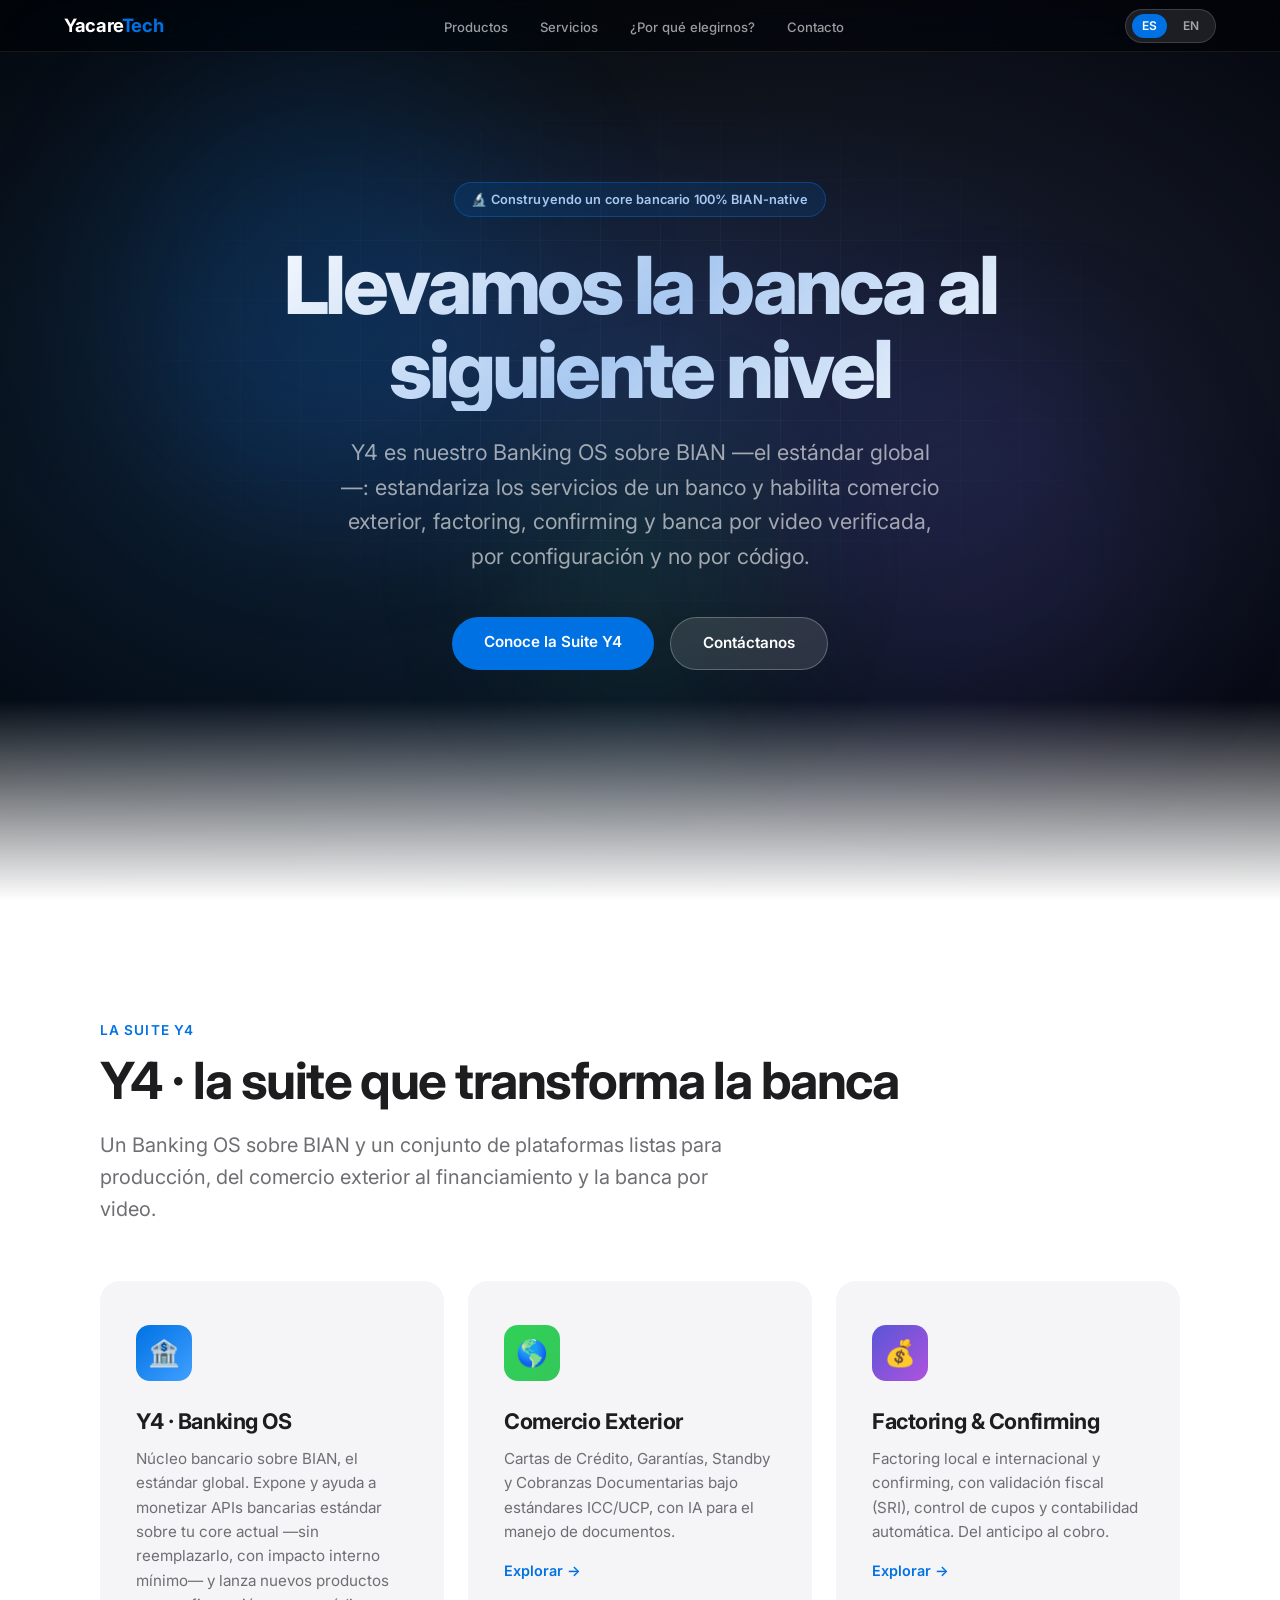
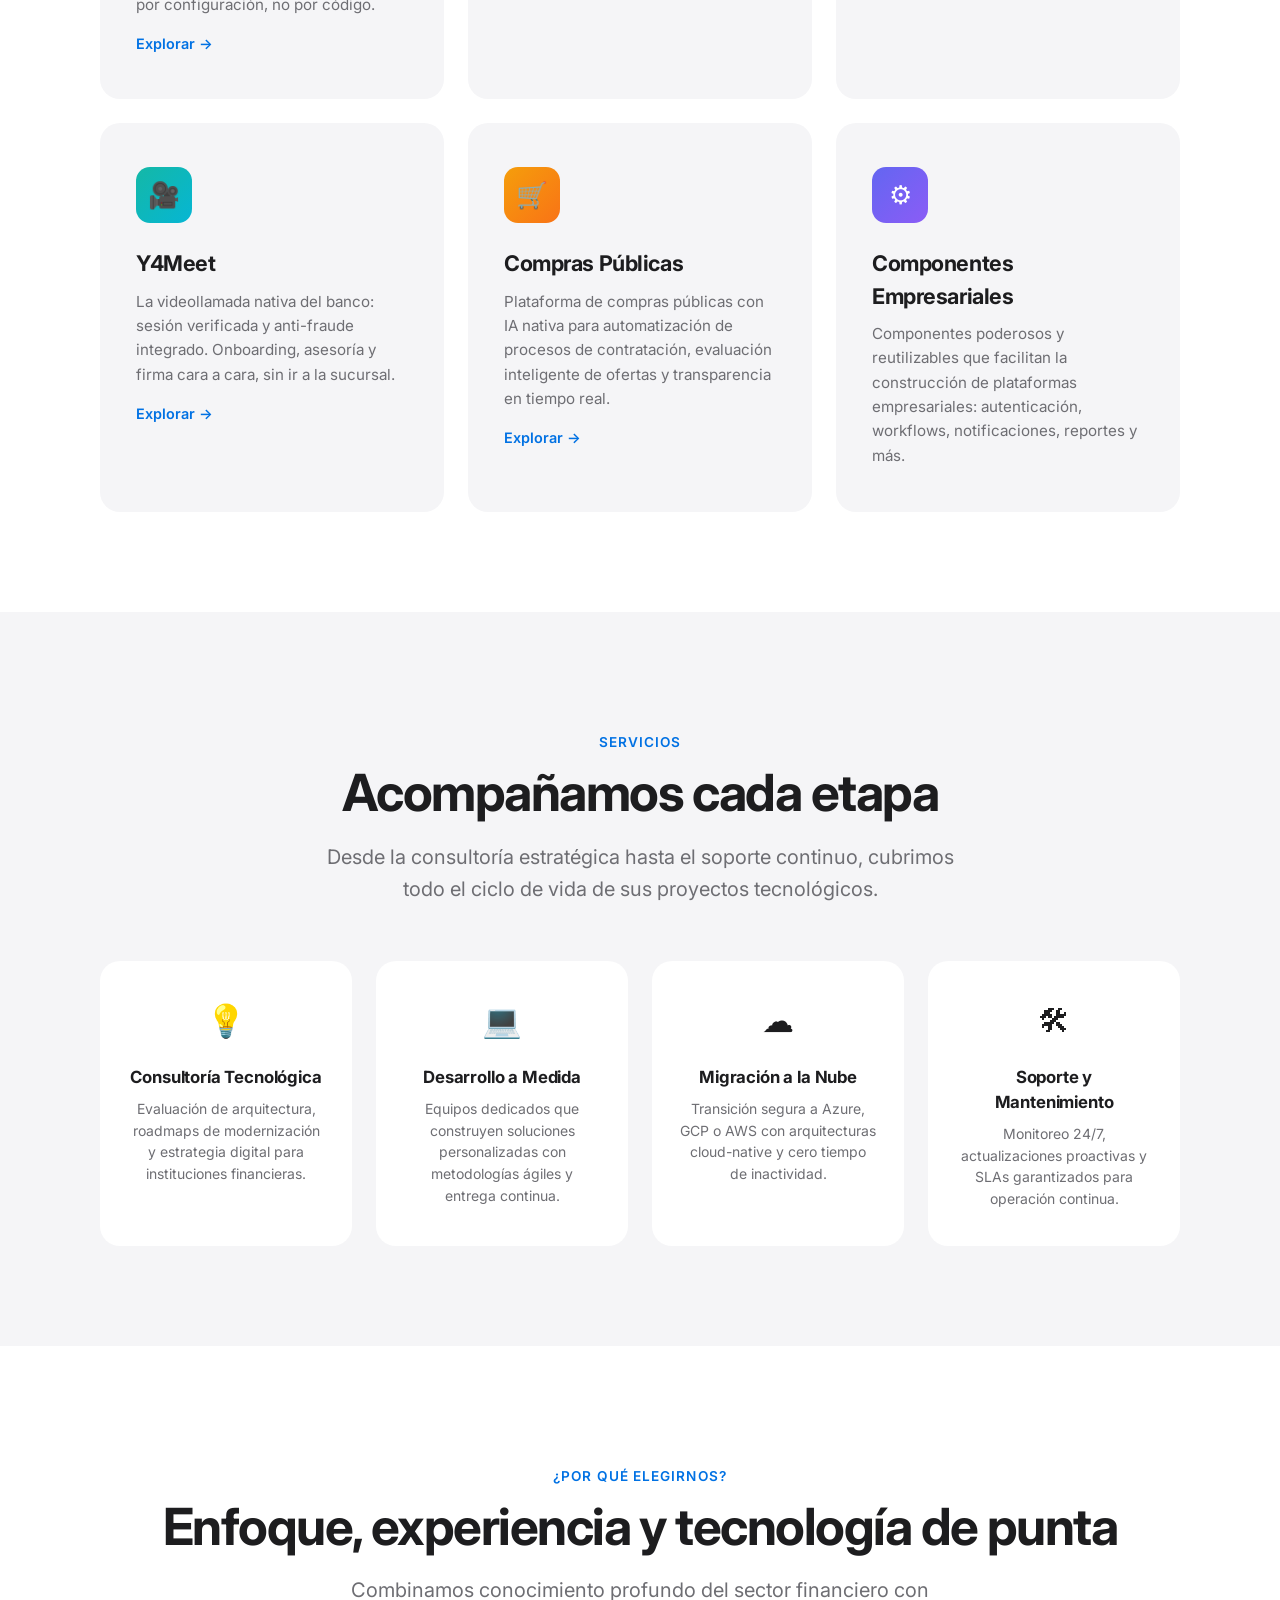
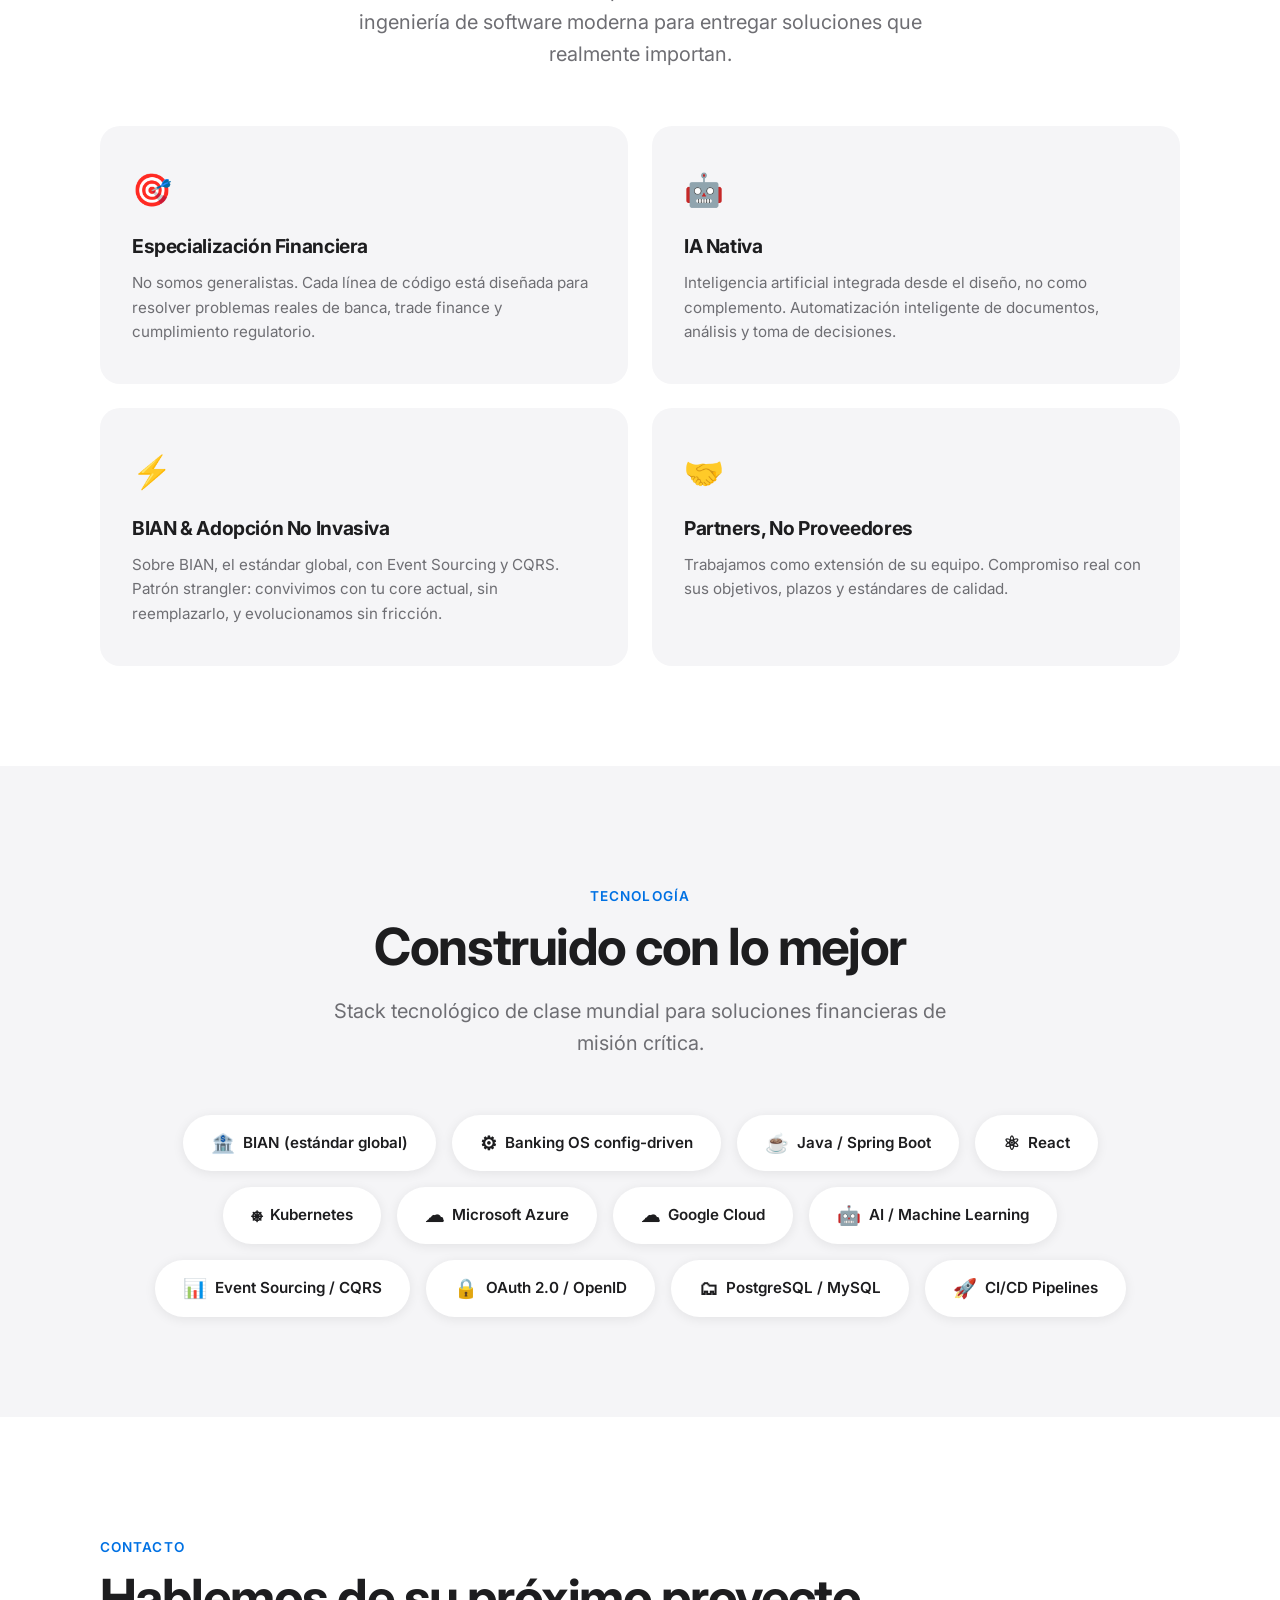
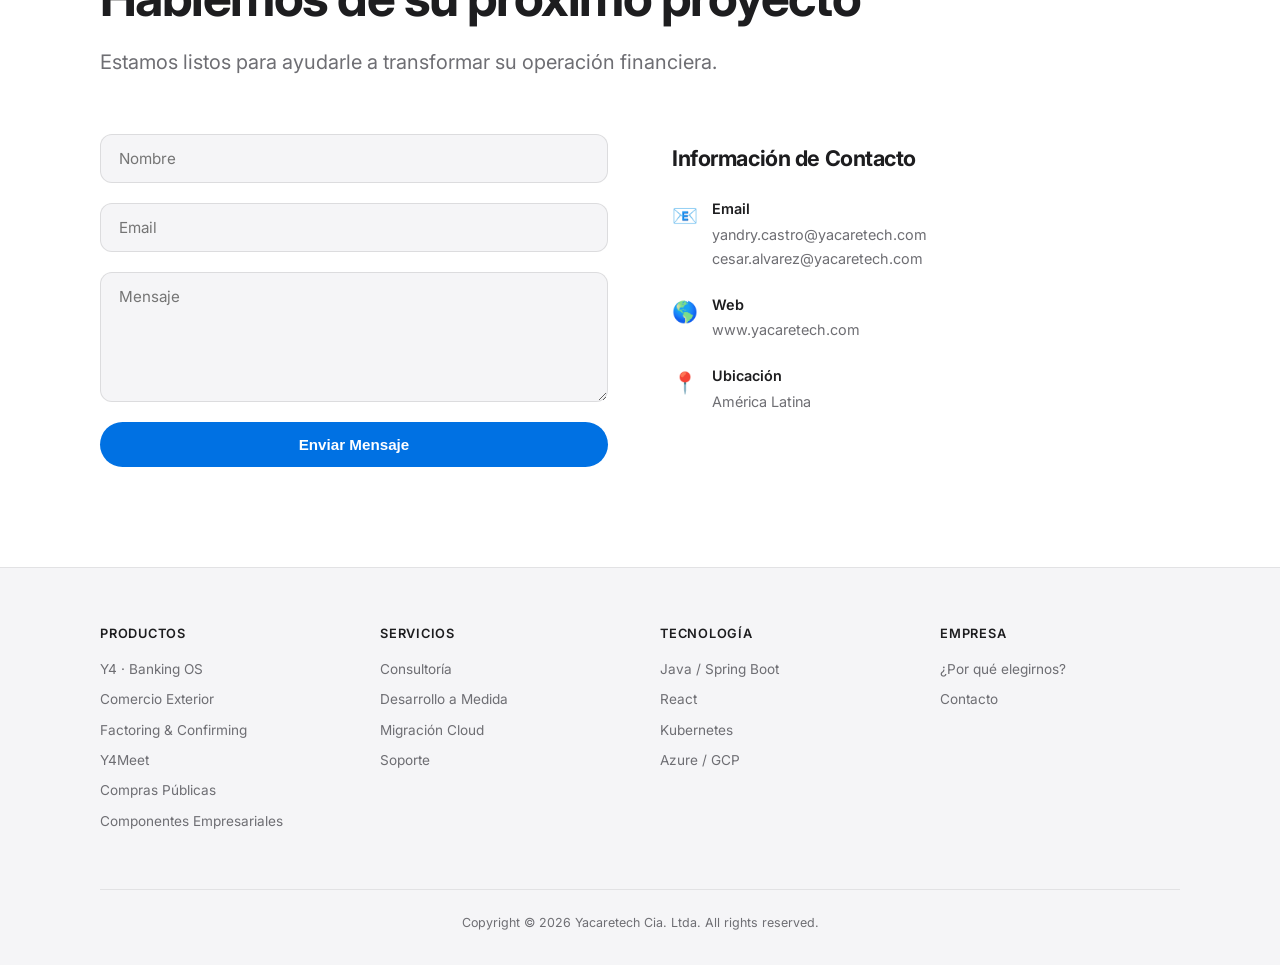
==== index.html @ 0a2e287d "actualizacion" ====
<!DOCTYPE html>
<html lang="es">
<head>
<meta charset="UTF-8">
<meta name="viewport" content="width=device-width, initial-scale=1.0">
<meta name="author" content="Yacaretech Cia. Ltda.">
<meta name="company" content="YacareTech">
<meta name="description" content="YacareTech - Y4, el Banking OS sobre BIAN. Comercio exterior, factoring, confirming y banca por video verificada para el sector financiero.">
<meta name="copyright" content="&copy; 2026 Yacaretech Cia. Ltda. All rights reserved.">
<title>YacareTech - Y4 Banking OS para el Sector Financiero</title>
<link rel="preconnect" href="https://fonts.googleapis.com">
<link rel="preconnect" href="https://fonts.gstatic.com" crossorigin="">
<link href="https://fonts.googleapis.com/css2?family=Inter:wght@300;400;500;600;700;800;900&display=swap" rel="stylesheet">
<style>
*, *::before, *::after { margin: 0; padding: 0; box-sizing: border-box; }

:root {
  --bg-primary: #ffffff;
  --bg-alt: #f5f5f7;
  --text-primary: #1d1d1f;
  --text-secondary: #6e6e73;
  --accent: #0071e3;
  --accent-hover: #0077ed;
  --nav-bg: rgba(255, 255, 255, 0.72);
  --nav-border: rgba(0, 0, 0, 0.08);
  --card-shadow: 0 2px 12px rgba(0, 0, 0, 0.08);
  --card-hover-shadow: 0 8px 30px rgba(0, 0, 0, 0.12);
}

html {
  scroll-behavior: smooth;
  -webkit-text-size-adjust: 100%;
}

body {
  font-family: 'Inter', -apple-system, BlinkMacSystemFont, 'Segoe UI', sans-serif;
  background: var(--bg-primary);
  color: var(--text-primary);
  -webkit-font-smoothing: antialiased;
  -moz-osx-font-smoothing: grayscale;
  line-height: 1.5;
}

/* ---- NAV ---- */
nav {
  position: fixed;
  top: 0; left: 0; right: 0;
  z-index: 100;
  height: 52px;
  display: flex;
  align-items: center;
  justify-content: center;
  background: var(--nav-bg);
  backdrop-filter: saturate(180%) blur(20px);
  -webkit-backdrop-filter: saturate(180%) blur(20px);
  border-bottom: 1px solid var(--nav-border);
  transition: background 0.3s;
}

.nav-inner {
  width: 100%;
  max-width: 1200px;
  padding: 0 24px;
  display: flex;
  align-items: center;
  justify-content: space-between;
}

.nav-logo {
  font-size: 1.15rem;
  font-weight: 700;
  color: var(--text-primary);
  text-decoration: none;
  letter-spacing: -0.02em;
}

.nav-logo span {
  color: var(--accent);
}

.nav-links {
  display: flex;
  gap: 32px;
  list-style: none;
}

.nav-links a {
  font-size: 0.82rem;
  font-weight: 500;
  color: var(--text-secondary);
  text-decoration: none;
  transition: color 0.2s;
}

.nav-links a:hover {
  color: var(--text-primary);
}

.lang-toggle {
  display: flex;
  align-items: center;
  gap: 6px;
  background: var(--bg-alt);
  border: 1px solid var(--nav-border);
  border-radius: 20px;
  padding: 4px 6px;
  cursor: pointer;
  font-size: 0.75rem;
  font-weight: 600;
  user-select: none;
}

.lang-toggle span {
  padding: 3px 10px;
  border-radius: 14px;
  transition: all 0.2s;
  color: var(--text-secondary);
}

.lang-toggle span.active {
  background: var(--accent);
  color: #fff;
}

/* Mobile hamburger */
.nav-hamburger {
  display: none;
  flex-direction: column;
  gap: 5px;
  cursor: pointer;
  background: none;
  border: none;
  padding: 4px;
}

.nav-hamburger span {
  display: block;
  width: 20px;
  height: 2px;
  background: var(--text-primary);
  border-radius: 2px;
  transition: all 0.3s;
}

/* ---- SECTIONS ---- */
section {
  padding: 120px 24px 100px;
}

.container {
  max-width: 1080px;
  margin: 0 auto;
}

.section-label {
  font-size: 0.85rem;
  font-weight: 600;
  color: var(--accent);
  text-transform: uppercase;
  letter-spacing: 0.08em;
  margin-bottom: 12px;
}

.section-title {
  font-size: clamp(2rem, 5vw, 3.2rem);
  font-weight: 700;
  letter-spacing: -0.03em;
  line-height: 1.1;
  margin-bottom: 20px;
  color: var(--text-primary);
}

.section-subtitle {
  font-size: clamp(1rem, 2.5vw, 1.25rem);
  color: var(--text-secondary);
  max-width: 640px;
  line-height: 1.6;
}

/* ---- HERO ---- */
.hero {
  min-height: 100vh;
  display: flex;
  align-items: center;
  justify-content: center;
  text-align: center;
  background: radial-gradient(ellipse 80% 60% at 50% 40%, #1a2744 0%, #0d1117 50%, #010409 100%);
  padding-top: 52px;
  position: relative;
  overflow: hidden;
}

.hero::before {
  content: '';
  position: absolute;
  top: 0; left: 0; right: 0; bottom: 0;
  background:
    radial-gradient(circle at 20% 50%, rgba(0, 113, 227, 0.12) 0%, transparent 50%),
    radial-gradient(circle at 80% 50%, rgba(88, 86, 214, 0.10) 0%, transparent 50%),
    radial-gradient(circle at 50% 80%, rgba(0, 113, 227, 0.06) 0%, transparent 40%);
  pointer-events: none;
}

.hero::after {
  content: '';
  position: absolute;
  bottom: 0; left: 0; right: 0;
  height: 200px;
  background: linear-gradient(to bottom, transparent, #ffffff);
  pointer-events: none;
}

/* Animated grid lines */
.hero-grid {
  position: absolute;
  top: 0; left: 0; right: 0; bottom: 0;
  background-image:
    linear-gradient(rgba(255,255,255,0.03) 1px, transparent 1px),
    linear-gradient(90deg, rgba(255,255,255,0.03) 1px, transparent 1px);
  background-size: 60px 60px;
  mask-image: radial-gradient(ellipse 70% 50% at 50% 40%, black 20%, transparent 70%);
  -webkit-mask-image: radial-gradient(ellipse 70% 50% at 50% 40%, black 20%, transparent 70%);
  animation: gridPulse 8s ease-in-out infinite;
  pointer-events: none;
}

@keyframes gridPulse {
  0%, 100% { opacity: 0.5; }
  50% { opacity: 1; }
}

/* Floating orbs */
.hero-orb {
  position: absolute;
  border-radius: 50%;
  filter: blur(80px);
  pointer-events: none;
  animation: orbFloat 12s ease-in-out infinite;
}

.hero-orb-1 {
  width: 400px; height: 400px;
  background: rgba(0, 113, 227, 0.15);
  top: 10%; left: 10%;
}

.hero-orb-2 {
  width: 350px; height: 350px;
  background: rgba(88, 86, 214, 0.12);
  bottom: 20%; right: 10%;
  animation-delay: -4s;
}

.hero-orb-3 {
  width: 250px; height: 250px;
  background: rgba(48, 209, 88, 0.08);
  top: 50%; left: 50%;
  transform: translateX(-50%);
  animation-delay: -8s;
}

@keyframes orbFloat {
  0%, 100% { transform: translate(0, 0); }
  33% { transform: translate(20px, -30px); }
  66% { transform: translate(-15px, 20px); }
}

.hero-content {
  max-width: 860px;
  position: relative;
  z-index: 2;
}

.hero-badge {
  display: inline-flex;
  align-items: center;
  gap: 8px;
  font-size: 0.8rem;
  font-weight: 600;
  color: #a8c8f0;
  background: rgba(0, 113, 227, 0.14);
  border: 1px solid rgba(0, 113, 227, 0.4);
  padding: 7px 16px;
  border-radius: 980px;
  margin-bottom: 26px;
  letter-spacing: 0.01em;
}

.hero h1 {
  font-size: clamp(2.8rem, 7vw, 5rem);
  font-weight: 800;
  letter-spacing: -0.04em;
  line-height: 1.05;
  margin-bottom: 24px;
  color: #ffffff;
  background: linear-gradient(135deg, #ffffff 0%, #a8c8f0 50%, #ffffff 100%);
  -webkit-background-clip: text;
  -webkit-text-fill-color: transparent;
  background-clip: text;
}

.hero p {
  font-size: clamp(1.05rem, 2.5vw, 1.35rem);
  color: rgba(255, 255, 255, 0.6);
  max-width: 600px;
  margin: 0 auto 44px;
  line-height: 1.6;
}

/* Nav dark mode over hero */
nav.nav-dark {
  background: rgba(0, 0, 0, 0.5);
  border-bottom-color: rgba(255, 255, 255, 0.08);
}

nav.nav-dark .nav-logo { color: #fff; }
nav.nav-dark .nav-links a { color: rgba(255, 255, 255, 0.6); }
nav.nav-dark .nav-links a:hover { color: #fff; }
nav.nav-dark .lang-toggle { background: rgba(255,255,255,0.1); border-color: rgba(255,255,255,0.15); }
nav.nav-dark .lang-toggle span { color: rgba(255,255,255,0.6); }
nav.nav-dark .lang-toggle span.active { background: var(--accent); color: #fff; }
nav.nav-dark .nav-hamburger span { background: #fff; }

.hero-buttons {
  display: flex;
  gap: 16px;
  justify-content: center;
  flex-wrap: wrap;
}

.btn-primary {
  display: inline-block;
  padding: 14px 32px;
  background: var(--accent);
  color: #fff;
  font-size: 0.95rem;
  font-weight: 600;
  border-radius: 980px;
  text-decoration: none;
  transition: background 0.2s, transform 0.15s;
  border: none;
  cursor: pointer;
}

.btn-primary:hover {
  background: var(--accent-hover);
  transform: scale(1.02);
}

.btn-secondary {
  display: inline-block;
  padding: 14px 32px;
  background: rgba(255, 255, 255, 0.12);
  color: #fff;
  font-size: 0.95rem;
  font-weight: 600;
  border-radius: 980px;
  text-decoration: none;
  border: 1.5px solid rgba(255, 255, 255, 0.25);
  transition: background 0.2s, transform 0.15s;
  cursor: pointer;
  backdrop-filter: blur(10px);
}

.btn-secondary:hover {
  background: rgba(255, 255, 255, 0.2);
  transform: scale(1.02);
}

/* ---- PRODUCTS ---- */
.products-section {
  background: var(--bg-primary);
}

.products-grid {
  display: grid;
  grid-template-columns: repeat(2, 1fr);
  gap: 24px;
  margin-top: 56px;
}

.products-grid-3 {
  grid-template-columns: repeat(3, 1fr);
}

.product-card {
  background: var(--bg-alt);
  border-radius: 20px;
  padding: 44px 36px;
  transition: box-shadow 0.3s, transform 0.3s;
  cursor: default;
}

.product-card:hover {
  box-shadow: var(--card-hover-shadow);
  transform: translateY(-4px);
}

.product-icon {
  width: 56px;
  height: 56px;
  border-radius: 14px;
  display: flex;
  align-items: center;
  justify-content: center;
  font-size: 1.6rem;
  margin-bottom: 24px;
  background: linear-gradient(135deg, #0071e3, #40a0ff);
  color: #fff;
}

.product-card:nth-child(2) .product-icon {
  background: linear-gradient(135deg, #30d158, #34c759);
}

.product-card:nth-child(3) .product-icon {
  background: linear-gradient(135deg, #5856d6, #af52de);
}

.product-card:nth-child(4) .product-icon {
  background: linear-gradient(135deg, #14b8a6, #06b6d4);
}

.product-card:nth-child(5) .product-icon {
  background: linear-gradient(135deg, #f59e0b, #f97316);
}

.product-card:nth-child(6) .product-icon {
  background: linear-gradient(135deg, #6366f1, #8b5cf6);
}

a.product-card-link {
  text-decoration: none;
  color: inherit;
  display: block;
  cursor: pointer;
}

.product-link-arrow {
  display: inline-block;
  margin-top: 16px;
  font-size: 0.9rem;
  font-weight: 600;
  color: var(--accent);
  transition: transform 0.2s;
}

a.product-card-link:hover .product-link-arrow {
  transform: translateX(4px);
}

.product-card h3 {
  font-size: 1.35rem;
  font-weight: 700;
  margin-bottom: 10px;
  letter-spacing: -0.02em;
}

.product-card p {
  font-size: 0.95rem;
  color: var(--text-secondary);
  line-height: 1.6;
}

/* ---- SERVICES ---- */
.services-section {
  background: var(--bg-alt);
}

.services-grid {
  display: grid;
  grid-template-columns: repeat(4, 1fr);
  gap: 24px;
  margin-top: 56px;
}

.service-card {
  background: var(--bg-primary);
  border-radius: 20px;
  padding: 36px 28px;
  text-align: center;
  transition: box-shadow 0.3s, transform 0.3s;
}

.service-card:hover {
  box-shadow: var(--card-hover-shadow);
  transform: translateY(-4px);
}

.service-icon {
  font-size: 2rem;
  margin-bottom: 20px;
}

.service-card h3 {
  font-size: 1.05rem;
  font-weight: 700;
  margin-bottom: 8px;
  letter-spacing: -0.01em;
}

.service-card p {
  font-size: 0.875rem;
  color: var(--text-secondary);
  line-height: 1.55;
}

/* ---- WHY US ---- */
.stats-section {
  background: var(--bg-primary);
}

.why-grid {
  display: grid;
  grid-template-columns: repeat(2, 1fr);
  gap: 24px;
  margin-top: 56px;
}

.why-card {
  background: var(--bg-alt);
  border-radius: 20px;
  padding: 40px 32px;
  transition: box-shadow 0.3s, transform 0.3s;
}

.why-card:hover {
  box-shadow: var(--card-hover-shadow);
  transform: translateY(-4px);
}

.why-icon {
  font-size: 2rem;
  margin-bottom: 18px;
}

.why-card h3 {
  font-size: 1.2rem;
  font-weight: 700;
  margin-bottom: 10px;
  letter-spacing: -0.02em;
}

.why-card p {
  font-size: 0.95rem;
  color: var(--text-secondary);
  line-height: 1.6;
}

/* ---- TECH ---- */
.tech-section {
  background: var(--bg-alt);
}

.tech-grid {
  display: flex;
  flex-wrap: wrap;
  gap: 16px;
  margin-top: 56px;
  justify-content: center;
}

.tech-tag {
  display: inline-flex;
  align-items: center;
  gap: 8px;
  padding: 14px 28px;
  background: var(--bg-primary);
  border-radius: 980px;
  font-size: 0.95rem;
  font-weight: 600;
  color: var(--text-primary);
  box-shadow: var(--card-shadow);
  transition: transform 0.2s, box-shadow 0.2s;
}

.tech-tag:hover {
  transform: translateY(-2px);
  box-shadow: var(--card-hover-shadow);
}

.tech-tag-icon {
  font-size: 1.2rem;
}

/* ---- CONTACT ---- */
.contact-section {
  background: var(--bg-primary);
}

.contact-layout {
  display: grid;
  grid-template-columns: 1fr 1fr;
  gap: 64px;
  margin-top: 56px;
  align-items: start;
}

.contact-form {
  display: flex;
  flex-direction: column;
  gap: 20px;
}

.contact-form input,
.contact-form textarea {
  width: 100%;
  padding: 14px 18px;
  border: 1.5px solid rgba(0, 0, 0, 0.1);
  border-radius: 12px;
  font-family: inherit;
  font-size: 0.95rem;
  background: var(--bg-alt);
  color: var(--text-primary);
  outline: none;
  transition: border-color 0.2s;
}

.contact-form input:focus,
.contact-form textarea:focus {
  border-color: var(--accent);
}

.contact-form textarea {
  resize: vertical;
  min-height: 130px;
}

.contact-info {
  padding-top: 8px;
}

.contact-info h3 {
  font-size: 1.35rem;
  font-weight: 700;
  margin-bottom: 24px;
  letter-spacing: -0.02em;
}

.contact-item {
  display: flex;
  align-items: flex-start;
  gap: 14px;
  margin-bottom: 24px;
}

.contact-item-icon {
  font-size: 1.3rem;
  margin-top: 2px;
}

.contact-item-text strong {
  display: block;
  font-size: 0.9rem;
  font-weight: 600;
  margin-bottom: 2px;
}

.contact-item-text span {
  font-size: 0.9rem;
  color: var(--text-secondary);
}

/* ---- FOOTER ---- */
footer {
  background: var(--bg-alt);
  border-top: 1px solid var(--nav-border);
  padding: 56px 24px 32px;
}

.footer-inner {
  max-width: 1080px;
  margin: 0 auto;
}

.footer-grid {
  display: grid;
  grid-template-columns: repeat(4, 1fr);
  gap: 40px;
  margin-bottom: 48px;
}

.footer-col h4 {
  font-size: 0.8rem;
  font-weight: 600;
  color: var(--text-primary);
  text-transform: uppercase;
  letter-spacing: 0.06em;
  margin-bottom: 16px;
}

.footer-col a {
  display: block;
  font-size: 0.85rem;
  color: var(--text-secondary);
  text-decoration: none;
  margin-bottom: 10px;
  transition: color 0.2s;
}

.footer-col a:hover {
  color: var(--accent);
}

.footer-bottom {
  border-top: 1px solid var(--nav-border);
  padding-top: 24px;
  text-align: center;
  font-size: 0.78rem;
  color: var(--text-secondary);
}

/* ---- ANIMATIONS ---- */
.fade-in {
  opacity: 0;
  transform: translateY(30px);
  transition: opacity 0.7s ease, transform 0.7s ease;
}

.fade-in.visible {
  opacity: 1;
  transform: translateY(0);
}

/* ---- RESPONSIVE ---- */
@media (max-width: 960px) {
  .products-grid, .products-grid-3 { grid-template-columns: 1fr 1fr; }
  .services-grid { grid-template-columns: 1fr 1fr; }
  .why-grid { grid-template-columns: 1fr 1fr; }
  .footer-grid { grid-template-columns: 1fr 1fr; }
  .contact-layout { grid-template-columns: 1fr; gap: 48px; }
}

@media (max-width: 768px) {
  .nav-links { display: none; }
  .nav-hamburger { display: flex; }

  .nav-links.open {
    display: flex;
    flex-direction: column;
    position: absolute;
    top: 52px;
    left: 0; right: 0;
    background: var(--nav-bg);
    backdrop-filter: saturate(180%) blur(20px);
    -webkit-backdrop-filter: saturate(180%) blur(20px);
    padding: 20px 24px;
    gap: 18px;
    border-bottom: 1px solid var(--nav-border);
  }

  nav.nav-dark .nav-links.open {
    background: rgba(0, 0, 0, 0.85);
    border-bottom-color: rgba(255,255,255,0.08);
  }

  .nav-links.open a {
    font-size: 1rem;
  }

  section { padding: 80px 20px 64px; }

  .hero { min-height: 100vh; padding: 140px 20px 120px; }

  .products-grid, .products-grid-3 { grid-template-columns: 1fr; }
  .services-grid { grid-template-columns: 1fr; }
  .why-grid { grid-template-columns: 1fr 1fr; }
  .footer-grid { grid-template-columns: 1fr 1fr; }

  .product-card { padding: 32px 24px; }
  .service-card { padding: 28px 20px; }
}

@media (max-width: 480px) {
  .hero h1 { font-size: 2.2rem; }
  .hero-buttons { flex-direction: column; align-items: center; }
  .why-grid { grid-template-columns: 1fr; }
  .footer-grid { grid-template-columns: 1fr; }
}
</style>
</head>
<body>

<!-- ===== NAV ===== -->
<nav>
  <div class="nav-inner">
    <a href="#" class="nav-logo">Yacare<span>Tech</span></a>
    <ul class="nav-links" id="navLinks">
      <li><a href="#productos" data-i18n="nav.products">Productos</a></li>
      <li><a href="#servicios" data-i18n="nav.services">Servicios</a></li>
      <li><a href="#casos" data-i18n="nav.cases">&iquest;Por qu&eacute; elegirnos?</a></li>
      <li><a href="#contacto" data-i18n="nav.contact">Contacto</a></li>
    </ul>
    <div style="display:flex;align-items:center;gap:16px;">
      <div class="lang-toggle" id="langToggle">
        <span id="langEs" class="active">ES</span>
        <span id="langEn">EN</span>
      </div>
      <button class="nav-hamburger" id="navHamburger" aria-label="Menu">
        <span></span><span></span><span></span>
      </button>
    </div>
  </div>
</nav>

<!-- ===== HERO ===== -->
<section class="hero" id="inicio">
  <div class="hero-grid"></div>
  <div class="hero-orb hero-orb-1"></div>
  <div class="hero-orb hero-orb-2"></div>
  <div class="hero-orb hero-orb-3"></div>
  <div class="hero-content">
    <span class="hero-badge" data-i18n="hero.badge">&#128300; Construyendo un core bancario 100% BIAN-native</span>
    <h1 data-i18n="hero.title">Llevamos la banca al siguiente nivel</h1>
    <p data-i18n="hero.subtitle">Y4 es nuestro Banking OS sobre BIAN &mdash;el est&aacute;ndar global&mdash;: estandariza los servicios de un banco y habilita comercio exterior, factoring, confirming y banca por video verificada, por configuraci&oacute;n y no por c&oacute;digo.</p>
    <div class="hero-buttons">
      <a href="#productos" class="btn-primary" data-i18n="hero.cta1">Conoce Nuestros Productos</a>
      <a href="#contacto" class="btn-secondary" data-i18n="hero.cta2">Cont&aacute;ctanos</a>
    </div>
  </div>
</section>

<!-- ===== PRODUCTOS ===== -->
<section class="products-section" id="productos">
  <div class="container">
    <div class="fade-in">
      <p class="section-label" data-i18n="products.label">La suite Y4</p>
      <h2 class="section-title" data-i18n="products.title">Y4 &middot; la suite que transforma la banca</h2>
      <p class="section-subtitle" data-i18n="products.subtitle">Un Banking OS sobre BIAN y un conjunto de plataformas listas para producci&oacute;n, del comercio exterior al financiamiento y la banca por video.</p>
    </div>
    <div class="products-grid products-grid-3">
      <a href="y4.html" class="product-card product-card-link fade-in">
        <div class="product-icon">&#127974;</div>
        <h3 data-i18n="products.y4.title">Y4 &middot; Banking OS</h3>
        <p data-i18n="products.y4.desc">N&uacute;cleo bancario sobre BIAN, el est&aacute;ndar global. Expone y ayuda a <strong>monetizar APIs bancarias est&aacute;ndar sobre tu core actual</strong> &mdash;sin reemplazarlo, con impacto interno m&iacute;nimo&mdash; y lanza nuevos productos por configuraci&oacute;n, no por c&oacute;digo.</p>
        <span class="product-link-arrow" data-i18n="products.tf.cta">Explorar &rarr;</span>
      </a>
      <a href="globalCX.html" class="product-card product-card-link fade-in">
        <div class="product-icon">&#127758;</div>
        <h3 data-i18n="products.tf.title">Comercio Exterior</h3>
        <p data-i18n="products.tf.desc">Cartas de Cr&eacute;dito, Garant&iacute;as, Standby y Cobranzas Documentarias bajo est&aacute;ndares ICC/UCP, con IA para el manejo de documentos.</p>
        <span class="product-link-arrow" data-i18n="products.tf.cta">Explorar &rarr;</span>
      </a>
      <a href="factoring.html" class="product-card product-card-link fade-in">
        <div class="product-icon">&#128176;</div>
        <h3 data-i18n="products.fact.title">Factoring &amp; Confirming</h3>
        <p data-i18n="products.fact.desc">Factoring local e internacional y confirming, con validaci&oacute;n fiscal (SRI), control de cupos y contabilidad autom&aacute;tica. Del anticipo al cobro.</p>
        <span class="product-link-arrow" data-i18n="products.tf.cta">Explorar &rarr;</span>
      </a>
      <a href="y4meet.html" class="product-card product-card-link fade-in">
        <div class="product-icon">&#127909;</div>
        <h3 data-i18n="products.meet.title">Y4Meet</h3>
        <p data-i18n="products.meet.desc">La videollamada nativa del banco: sesi&oacute;n verificada y anti-fraude integrado. Onboarding, asesor&iacute;a y firma cara a cara, sin ir a la sucursal.</p>
        <span class="product-link-arrow" data-i18n="products.tf.cta">Explorar &rarr;</span>
      </a>
      <a href="compras.html" class="product-card product-card-link fade-in">
        <div class="product-icon">&#128722;</div>
        <h3 data-i18n="products.cb.title">Compras P&uacute;blicas</h3>
        <p data-i18n="products.cb.desc">Plataforma de compras p&uacute;blicas con IA nativa para automatizaci&oacute;n de procesos de contrataci&oacute;n, evaluaci&oacute;n inteligente de ofertas y transparencia en tiempo real.</p>
        <span class="product-link-arrow" data-i18n="products.cb.cta">Explorar &rarr;</span>
      </a>
      <div class="product-card fade-in">
        <div class="product-icon">&#9881;</div>
        <h3 data-i18n="products.comp.title">Componentes Empresariales</h3>
        <p data-i18n="products.comp.desc">Componentes poderosos y reutilizables que facilitan la construcci&oacute;n de plataformas empresariales: autenticaci&oacute;n, workflows, notificaciones, reportes y m&aacute;s.</p>
      </div>
    </div>
  </div>
</section>

<!-- ===== SERVICIOS ===== -->
<section class="services-section" id="servicios">
  <div class="container">
    <div class="fade-in" style="text-align:center;">
      <p class="section-label" data-i18n="services.label">Servicios</p>
      <h2 class="section-title" data-i18n="services.title">Acompa&ntilde;amos cada etapa</h2>
      <p class="section-subtitle" style="margin:0 auto;" data-i18n="services.subtitle">Desde la consultor&iacute;a estrat&eacute;gica hasta el soporte continuo, cubrimos todo el ciclo de vida de sus proyectos tecnol&oacute;gicos.</p>
    </div>
    <div class="services-grid">
      <div class="service-card fade-in">
        <div class="service-icon">&#128161;</div>
        <h3 data-i18n="services.consulting.title">Consultor&iacute;a Tecnol&oacute;gica</h3>
        <p data-i18n="services.consulting.desc">Evaluaci&oacute;n de arquitectura, roadmaps de modernizaci&oacute;n y estrategia digital para instituciones financieras.</p>
      </div>
      <div class="service-card fade-in">
        <div class="service-icon">&#128187;</div>
        <h3 data-i18n="services.dev.title">Desarrollo a Medida</h3>
        <p data-i18n="services.dev.desc">Equipos dedicados que construyen soluciones personalizadas con metodolog&iacute;as &aacute;giles y entrega continua.</p>
      </div>
      <div class="service-card fade-in">
        <div class="service-icon">&#9729;</div>
        <h3 data-i18n="services.cloud.title">Migraci&oacute;n a la Nube</h3>
        <p data-i18n="services.cloud.desc">Transici&oacute;n segura a Azure, GCP o AWS con arquitecturas cloud-native y cero tiempo de inactividad.</p>
      </div>
      <div class="service-card fade-in">
        <div class="service-icon">&#128736;</div>
        <h3 data-i18n="services.support.title">Soporte y Mantenimiento</h3>
        <p data-i18n="services.support.desc">Monitoreo 24/7, actualizaciones proactivas y SLAs garantizados para operaci&oacute;n continua.</p>
      </div>
    </div>
  </div>
</section>

<!-- ===== POR QUE ELEGIRNOS ===== -->
<section class="stats-section" id="casos">
  <div class="container">
    <div class="fade-in" style="text-align:center;">
      <p class="section-label" data-i18n="stats.label">&iquest;Por qu&eacute; elegirnos?</p>
      <h2 class="section-title" data-i18n="stats.title">Enfoque, experiencia y tecnolog&iacute;a de punta</h2>
      <p class="section-subtitle" style="margin:0 auto;" data-i18n="stats.subtitle">Combinamos conocimiento profundo del sector financiero con ingenier&iacute;a de software moderna para entregar soluciones que realmente importan.</p>
    </div>
    <div class="why-grid">
      <div class="why-card fade-in">
        <div class="why-icon">&#127919;</div>
        <h3 data-i18n="stats.focus.title">Especializaci&oacute;n Financiera</h3>
        <p data-i18n="stats.focus.desc">No somos generalistas. Cada l&iacute;nea de c&oacute;digo est&aacute; dise&ntilde;ada para resolver problemas reales de banca, trade finance y cumplimiento regulatorio.</p>
      </div>
      <div class="why-card fade-in">
        <div class="why-icon">&#129302;</div>
        <h3 data-i18n="stats.ai.title">IA Nativa</h3>
        <p data-i18n="stats.ai.desc">Inteligencia artificial integrada desde el dise&ntilde;o, no como complemento. Automatizaci&oacute;n inteligente de documentos, an&aacute;lisis y toma de decisiones.</p>
      </div>
      <div class="why-card fade-in">
        <div class="why-icon">&#9889;</div>
        <h3 data-i18n="stats.modern.title">BIAN &amp; Adopci&oacute;n No Invasiva</h3>
        <p data-i18n="stats.modern.desc">Sobre BIAN, el est&aacute;ndar global, con Event Sourcing y CQRS. Patr&oacute;n strangler: convivimos con tu core actual, sin reemplazarlo, y evolucionamos sin fricci&oacute;n.</p>
      </div>
      <div class="why-card fade-in">
        <div class="why-icon">&#129309;</div>
        <h3 data-i18n="stats.partner.title">Partners, No Proveedores</h3>
        <p data-i18n="stats.partner.desc">Trabajamos como extensi&oacute;n de su equipo. Compromiso real con sus objetivos, plazos y est&aacute;ndares de calidad.</p>
      </div>
    </div>
  </div>
</section>

<!-- ===== TECNOLOGIA ===== -->
<section class="tech-section" id="tecnologia">
  <div class="container">
    <div class="fade-in" style="text-align:center;">
      <p class="section-label" data-i18n="tech.label">Tecnolog&iacute;a</p>
      <h2 class="section-title" data-i18n="tech.title">Construido con lo mejor</h2>
      <p class="section-subtitle" style="margin:0 auto;" data-i18n="tech.subtitle">Stack tecnol&oacute;gico de clase mundial para soluciones financieras de misi&oacute;n cr&iacute;tica.</p>
    </div>
    <div class="tech-grid fade-in">
      <div class="tech-tag"><span class="tech-tag-icon">&#127974;</span> BIAN (est&aacute;ndar global)</div>
      <div class="tech-tag"><span class="tech-tag-icon">&#9881;</span> Banking OS config-driven</div>
      <div class="tech-tag"><span class="tech-tag-icon">&#9749;</span> Java / Spring Boot</div>
      <div class="tech-tag"><span class="tech-tag-icon">&#9883;</span> React</div>
      <div class="tech-tag"><span class="tech-tag-icon">&#9096;</span> Kubernetes</div>
      <div class="tech-tag"><span class="tech-tag-icon">&#9729;</span> Microsoft Azure</div>
      <div class="tech-tag"><span class="tech-tag-icon">&#9729;</span> Google Cloud</div>
      <div class="tech-tag"><span class="tech-tag-icon">&#129302;</span> AI / Machine Learning</div>
      <div class="tech-tag"><span class="tech-tag-icon">&#128202;</span> Event Sourcing / CQRS</div>
      <div class="tech-tag"><span class="tech-tag-icon">&#128274;</span> OAuth 2.0 / OpenID</div>
      <div class="tech-tag"><span class="tech-tag-icon">&#128450;</span> PostgreSQL / MySQL</div>
      <div class="tech-tag"><span class="tech-tag-icon">&#128640;</span> CI/CD Pipelines</div>
    </div>
  </div>
</section>

<!-- ===== CONTACTO ===== -->
<section class="contact-section" id="contacto">
  <div class="container">
    <div class="fade-in">
      <p class="section-label" data-i18n="contact.label">Contacto</p>
      <h2 class="section-title" data-i18n="contact.title">Hablemos de su pr&oacute;ximo proyecto</h2>
      <p class="section-subtitle" data-i18n="contact.subtitle">Estamos listos para ayudarle a transformar su operaci&oacute;n financiera.</p>
    </div>
    <div class="contact-layout">
      <form class="contact-form fade-in" id="contactForm" onsubmit="return false;">
        <input type="text" placeholder="Nombre" data-i18n-placeholder="contact.form.name" required>
        <input type="email" placeholder="Email" data-i18n-placeholder="contact.form.email" required>
        <textarea placeholder="Mensaje" data-i18n-placeholder="contact.form.message" required></textarea>
        <button type="submit" class="btn-primary" data-i18n="contact.form.send">Enviar Mensaje</button>
      </form>
      <div class="contact-info fade-in">
        <h3 data-i18n="contact.info.title">Informaci&oacute;n de Contacto</h3>
        <div class="contact-item">
          <span class="contact-item-icon">&#128231;</span>
          <div class="contact-item-text">
            <strong>Email</strong>
            <span>yandry.castro@yacaretech.com<br>cesar.alvarez@yacaretech.com</span>
          </div>
        </div>
        <div class="contact-item">
          <span class="contact-item-icon">&#127758;</span>
          <div class="contact-item-text">
            <strong data-i18n="contact.info.web">Web</strong>
            <span>www.yacaretech.com</span>
          </div>
        </div>
        <div class="contact-item">
          <span class="contact-item-icon">&#128205;</span>
          <div class="contact-item-text">
            <strong data-i18n="contact.info.location">Ubicaci&oacute;n</strong>
            <span data-i18n="contact.info.locationValue">Am&eacute;rica Latina</span>
          </div>
        </div>
      </div>
    </div>
  </div>
</section>

<!-- ===== FOOTER ===== -->
<footer>
  <div class="footer-inner">
    <div class="footer-grid">
      <div class="footer-col">
        <h4 data-i18n="footer.products">Productos</h4>
        <a href="y4.html" data-i18n="footer.y4">Y4 &middot; Banking OS</a>
        <a href="globalCX.html" data-i18n="footer.tf">Comercio Exterior</a>
        <a href="factoring.html" data-i18n="footer.fact">Factoring &amp; Confirming</a>
        <a href="y4meet.html" data-i18n="footer.meet">Y4Meet</a>
        <a href="compras.html" data-i18n="footer.cb">Compras P&uacute;blicas</a>
        <a href="#productos" data-i18n="footer.comp">Componentes Empresariales</a>
      </div>
      <div class="footer-col">
        <h4 data-i18n="footer.services">Servicios</h4>
        <a href="#servicios" data-i18n="footer.consulting">Consultor&iacute;a</a>
        <a href="#servicios" data-i18n="footer.dev">Desarrollo a Medida</a>
        <a href="#servicios" data-i18n="footer.cloud">Migraci&oacute;n Cloud</a>
        <a href="#servicios" data-i18n="footer.support">Soporte</a>
      </div>
      <div class="footer-col">
        <h4 data-i18n="footer.tech">Tecnolog&iacute;a</h4>
        <a href="#tecnologia">Java / Spring Boot</a>
        <a href="#tecnologia">React</a>
        <a href="#tecnologia">Kubernetes</a>
        <a href="#tecnologia">Azure / GCP</a>
      </div>
      <div class="footer-col">
        <h4 data-i18n="footer.company">Empresa</h4>
        <a href="#casos" data-i18n="footer.cases">&iquest;Por qu&eacute; elegirnos?</a>
        <a href="#contacto" data-i18n="footer.contact">Contacto</a>
      </div>
    </div>
    <div class="footer-bottom">
      Copyright &copy; 2026 Yacaretech Cia. Ltda. All rights reserved.
    </div>
  </div>
</footer>

<script>
// ---- i18n ----
const i18n = {
  es: {
    'nav.products': 'Productos',
    'nav.services': 'Servicios',
    'nav.cases': '\u00bfPor qu\u00e9 elegirnos?',
    'nav.contact': 'Contacto',
    'hero.badge': '\ud83d\udd2c Construyendo un core bancario 100% BIAN-native',
    'hero.title': 'Llevamos la banca al siguiente nivel',
    'hero.subtitle': 'Y4 es nuestro Banking OS sobre BIAN \u2014el est\u00e1ndar global\u2014: estandariza los servicios de un banco y habilita comercio exterior, factoring, confirming y banca por video verificada, por configuraci\u00f3n y no por c\u00f3digo.',
    'hero.cta1': 'Conoce la Suite Y4',
    'hero.cta2': 'Cont\u00e1ctanos',
    'products.label': 'La suite Y4',
    'products.title': 'Y4 \u00b7 la suite que transforma la banca',
    'products.subtitle': 'Un Banking OS sobre BIAN y un conjunto de plataformas listas para producci\u00f3n, del comercio exterior al financiamiento y la banca por video.',
    'products.y4.title': 'Y4 \u00b7 Banking OS',
    'products.y4.desc': 'N\u00facleo bancario sobre BIAN, el est\u00e1ndar global. Expone y ayuda a monetizar APIs bancarias est\u00e1ndar sobre tu core actual \u2014sin reemplazarlo, con impacto interno m\u00ednimo\u2014 y lanza nuevos productos por configuraci\u00f3n, no por c\u00f3digo.',
    'products.tf.title': 'Comercio Exterior',
    'products.tf.desc': 'Cartas de Cr\u00e9dito, Garant\u00edas, Standby y Cobranzas Documentarias bajo est\u00e1ndares ICC/UCP, con IA para el manejo de documentos.',
    'products.tf.cta': 'Explorar \u2192',
    'products.fact.title': 'Factoring & Confirming',
    'products.fact.desc': 'Factoring local e internacional y confirming, con validaci\u00f3n fiscal (SRI), control de cupos y contabilidad autom\u00e1tica. Del anticipo al cobro.',
    'products.meet.title': 'Y4Meet',
    'products.meet.desc': 'La videollamada nativa del banco: sesi\u00f3n verificada y anti-fraude integrado. Onboarding, asesor\u00eda y firma cara a cara, sin ir a la sucursal.',
    'products.cb.title': 'Compras P\u00fablicas',
    'products.cb.desc': 'Plataforma de compras p\u00fablicas con IA nativa para automatizaci\u00f3n de procesos de contrataci\u00f3n, evaluaci\u00f3n inteligente de ofertas y transparencia en tiempo real.',
    'products.cb.cta': 'Explorar \u2192',
    'products.comp.title': 'Componentes Empresariales',
    'products.comp.desc': 'Componentes poderosos y reutilizables que facilitan la construcci\u00f3n de plataformas empresariales: autenticaci\u00f3n, workflows, notificaciones, reportes y m\u00e1s.',
    'services.label': 'Servicios',
    'services.title': 'Acompa\u00f1amos cada etapa',
    'services.subtitle': 'Desde la consultor\u00eda estrat\u00e9gica hasta el soporte continuo, cubrimos todo el ciclo de vida de sus proyectos tecnol\u00f3gicos.',
    'services.consulting.title': 'Consultor\u00eda Tecnol\u00f3gica',
    'services.consulting.desc': 'Evaluaci\u00f3n de arquitectura, roadmaps de modernizaci\u00f3n y estrategia digital para instituciones financieras.',
    'services.dev.title': 'Desarrollo a Medida',
    'services.dev.desc': 'Equipos dedicados que construyen soluciones personalizadas con metodolog\u00edas \u00e1giles y entrega continua.',
    'services.cloud.title': 'Migraci\u00f3n a la Nube',
    'services.cloud.desc': 'Transici\u00f3n segura a Azure, GCP o AWS con arquitecturas cloud-native y cero tiempo de inactividad.',
    'services.support.title': 'Soporte y Mantenimiento',
    'services.support.desc': 'Monitoreo 24/7, actualizaciones proactivas y SLAs garantizados para operaci\u00f3n continua.',
    'stats.label': '\u00bfPor qu\u00e9 elegirnos?',
    'stats.title': 'Enfoque, experiencia y tecnolog\u00eda de punta',
    'stats.subtitle': 'Combinamos conocimiento profundo del sector financiero con ingenier\u00eda de software moderna para entregar soluciones que realmente importan.',
    'stats.focus.title': 'Especializaci\u00f3n Financiera',
    'stats.focus.desc': 'No somos generalistas. Cada l\u00ednea de c\u00f3digo est\u00e1 dise\u00f1ada para resolver problemas reales de banca, trade finance y cumplimiento regulatorio.',
    'stats.ai.title': 'IA Nativa',
    'stats.ai.desc': 'Inteligencia artificial integrada desde el dise\u00f1o, no como complemento. Automatizaci\u00f3n inteligente de documentos, an\u00e1lisis y toma de decisiones.',
    'stats.modern.title': 'BIAN & Adopci\u00f3n No Invasiva',
    'stats.modern.desc': 'Sobre BIAN, el est\u00e1ndar global, con Event Sourcing y CQRS. Patr\u00f3n strangler: convivimos con tu core actual, sin reemplazarlo, y evolucionamos sin fricci\u00f3n.',
    'stats.partner.title': 'Partners, No Proveedores',
    'stats.partner.desc': 'Trabajamos como extensi\u00f3n de su equipo. Compromiso real con sus objetivos, plazos y est\u00e1ndares de calidad.',
    'tech.label': 'Tecnolog\u00eda',
    'tech.title': 'Construido con lo mejor',
    'tech.subtitle': 'Stack tecnol\u00f3gico de clase mundial para soluciones financieras de misi\u00f3n cr\u00edtica.',
    'contact.label': 'Contacto',
    'contact.title': 'Hablemos de su pr\u00f3ximo proyecto',
    'contact.subtitle': 'Estamos listos para ayudarle a transformar su operaci\u00f3n financiera.',
    'contact.form.name': 'Nombre',
    'contact.form.email': 'Email',
    'contact.form.message': 'Mensaje',
    'contact.form.send': 'Enviar Mensaje',
    'contact.info.title': 'Informaci\u00f3n de Contacto',
    'contact.info.web': 'Web',
    'contact.info.location': 'Ubicaci\u00f3n',
    'contact.info.locationValue': 'Am\u00e9rica Latina',
    'footer.products': 'Productos',
    'footer.y4': 'Y4 \u00b7 Banking OS',
    'footer.tf': 'Comercio Exterior',
    'footer.fact': 'Factoring & Confirming',
    'footer.meet': 'Y4Meet',
    'footer.cb': 'Compras P\u00fablicas',
    'footer.comp': 'Componentes Empresariales',
    'footer.services': 'Servicios',
    'footer.consulting': 'Consultor\u00eda',
    'footer.dev': 'Desarrollo a Medida',
    'footer.cloud': 'Migraci\u00f3n Cloud',
    'footer.support': 'Soporte',
    'footer.tech': 'Tecnolog\u00eda',
    'footer.company': 'Empresa',
    'footer.cases': '\u00bfPor qu\u00e9 elegirnos?',
    'footer.contact': 'Contacto'
  },
  en: {
    'nav.products': 'Products',
    'nav.services': 'Services',
    'nav.cases': 'Why Us?',
    'nav.contact': 'Contact',
    'hero.badge': '\ud83d\udd2c Building a 100% BIAN-native banking core',
    'hero.title': 'We take banking to the next level',
    'hero.subtitle': 'Y4 is our Banking OS built on BIAN \u2014the global standard\u2014: it standardizes a bank\u2019s services and powers foreign trade, factoring, confirming and verified video banking, by configuration, not by code.',
    'hero.cta1': 'Explore the Y4 Suite',
    'hero.cta2': 'Contact Us',
    'products.label': 'The Y4 suite',
    'products.title': 'Y4 \u00b7 the suite that transforms banking',
    'products.subtitle': 'A Banking OS on BIAN plus a set of production-ready platforms, from foreign trade to financing and video banking.',
    'products.y4.title': 'Y4 \u00b7 Banking OS',
    'products.y4.desc': 'A banking core built on BIAN, the global standard. It exposes and helps monetize standard banking APIs on top of your existing core \u2014without replacing it, with minimal internal impact\u2014 and launches new products by configuration, not by code.',
    'products.tf.title': 'Foreign Trade',
    'products.tf.desc': 'Letters of Credit, Guarantees, Standby and Documentary Collections under ICC/UCP standards, with AI for document handling.',
    'products.tf.cta': 'Explore \u2192',
    'products.fact.title': 'Factoring & Confirming',
    'products.fact.desc': 'Local and international factoring plus confirming, with tax validation, credit-limit control and automated accounting. From advance to collection.',
    'products.meet.title': 'Y4Meet',
    'products.meet.desc': 'The bank\u2019s native video call: verified session and built-in anti-fraud. Onboarding, advisory and signing face to face \u2014 without visiting a branch.',
    'products.cb.title': 'Public Procurement',
    'products.cb.desc': 'AI-native public procurement platform for automated bidding processes, intelligent offer evaluation and real-time transparency.',
    'products.cb.cta': 'Explore \u2192',
    'products.comp.title': 'Enterprise Components',
    'products.comp.desc': 'Powerful, reusable components that simplify building enterprise platforms: authentication, workflows, notifications, reporting and more.',
    'services.label': 'Services',
    'services.title': 'We support every stage',
    'services.subtitle': 'From strategic consulting to ongoing support, we cover the entire lifecycle of your technology projects.',
    'services.consulting.title': 'Technology Consulting',
    'services.consulting.desc': 'Architecture assessment, modernization roadmaps and digital strategy for financial institutions.',
    'services.dev.title': 'Custom Development',
    'services.dev.desc': 'Dedicated teams building tailored solutions with agile methodologies and continuous delivery.',
    'services.cloud.title': 'Cloud Migration',
    'services.cloud.desc': 'Secure transition to Azure, GCP or AWS with cloud-native architectures and zero downtime.',
    'services.support.title': 'Support & Maintenance',
    'services.support.desc': '24/7 monitoring, proactive updates and guaranteed SLAs for continuous operation.',
    'stats.label': 'Why Choose Us?',
    'stats.title': 'Focus, expertise and cutting-edge technology',
    'stats.subtitle': 'We combine deep financial sector knowledge with modern software engineering to deliver solutions that truly matter.',
    'stats.focus.title': 'Financial Specialization',
    'stats.focus.desc': 'We are not generalists. Every line of code is designed to solve real problems in banking, trade finance and regulatory compliance.',
    'stats.ai.title': 'Native AI',
    'stats.ai.desc': 'Artificial intelligence integrated from design, not as an add-on. Intelligent document automation, analysis and decision-making.',
    'stats.modern.title': 'BIAN & Non-Invasive Adoption',
    'stats.modern.desc': 'Built on BIAN, the global standard, with Event Sourcing and CQRS. Strangler pattern: we coexist with your existing core, without replacing it, and evolve without friction.',
    'stats.partner.title': 'Partners, Not Vendors',
    'stats.partner.desc': 'We work as an extension of your team. Real commitment to your goals, timelines and quality standards.',
    'tech.label': 'Technology',
    'tech.title': 'Built with the best',
    'tech.subtitle': 'World-class technology stack for mission-critical financial solutions.',
    'contact.label': 'Contact',
    'contact.title': "Let\u2019s talk about your next project",
    'contact.subtitle': 'We are ready to help you transform your financial operation.',
    'contact.form.name': 'Name',
    'contact.form.email': 'Email',
    'contact.form.message': 'Message',
    'contact.form.send': 'Send Message',
    'contact.info.title': 'Contact Information',
    'contact.info.web': 'Web',
    'contact.info.location': 'Location',
    'contact.info.locationValue': 'Latin America',
    'footer.products': 'Products',
    'footer.y4': 'Y4 · Banking OS',
    'footer.tf': 'Foreign Trade',
    'footer.fact': 'Factoring & Confirming',
    'footer.meet': 'Y4Meet',
    'footer.cb': 'Public Procurement',
    'footer.comp': 'Enterprise Components',
    'footer.services': 'Services',
    'footer.consulting': 'Consulting',
    'footer.dev': 'Custom Development',
    'footer.cloud': 'Cloud Migration',
    'footer.support': 'Support',
    'footer.tech': 'Technology',
    'footer.company': 'Company',
    'footer.cases': 'Why Us?',
    'footer.contact': 'Contact'
  }
};

let currentLang = localStorage.getItem('yt-lang') || 'es';

function setLang(lang) {
  currentLang = lang;
  localStorage.setItem('yt-lang', lang);
  document.documentElement.lang = lang;

  document.getElementById('langEs').classList.toggle('active', lang === 'es');
  document.getElementById('langEn').classList.toggle('active', lang === 'en');

  document.querySelectorAll('[data-i18n]').forEach(el => {
    const key = el.getAttribute('data-i18n');
    if (i18n[lang][key]) el.textContent = i18n[lang][key];
  });

  document.querySelectorAll('[data-i18n-placeholder]').forEach(el => {
    const key = el.getAttribute('data-i18n-placeholder');
    if (i18n[lang][key]) el.placeholder = i18n[lang][key];
  });
}

document.getElementById('langToggle').addEventListener('click', () => {
  setLang(currentLang === 'es' ? 'en' : 'es');
});

// Init lang
setLang(currentLang);

// ---- Mobile menu ----
const hamburger = document.getElementById('navHamburger');
const navLinks = document.getElementById('navLinks');

hamburger.addEventListener('click', () => {
  navLinks.classList.toggle('open');
});

// Close mobile menu on link click
navLinks.querySelectorAll('a').forEach(a => {
  a.addEventListener('click', () => {
    navLinks.classList.remove('open');
  });
});

// ---- Intersection Observer for fade-in ----
const observer = new IntersectionObserver((entries) => {
  entries.forEach(entry => {
    if (entry.isIntersecting) {
      entry.target.classList.add('visible');
    }
  });
}, { threshold: 0.15 });

document.querySelectorAll('.fade-in').forEach(el => observer.observe(el));

// ---- Nav dark/light based on hero ----
const navEl = document.querySelector('nav');
const heroEl = document.querySelector('.hero');

function updateNav() {
  const heroBottom = heroEl.offsetTop + heroEl.offsetHeight - 100;
  if (window.scrollY < heroBottom) {
    navEl.classList.add('nav-dark');
  } else {
    navEl.classList.remove('nav-dark');
  }
}

window.addEventListener('scroll', updateNav, { passive: true });
updateNav();

// ---- Smooth scroll offset for fixed nav ----
document.querySelectorAll('a[href^="#"]').forEach(a => {
  a.addEventListener('click', (e) => {
    const id = a.getAttribute('href');
    if (id === '#') return;
    const target = document.querySelector(id);
    if (target) {
      e.preventDefault();
      const top = target.offsetTop - 60;
      window.scrollTo({ top, behavior: 'smooth' });
    }
  });
});
</script>

</body>
</html>
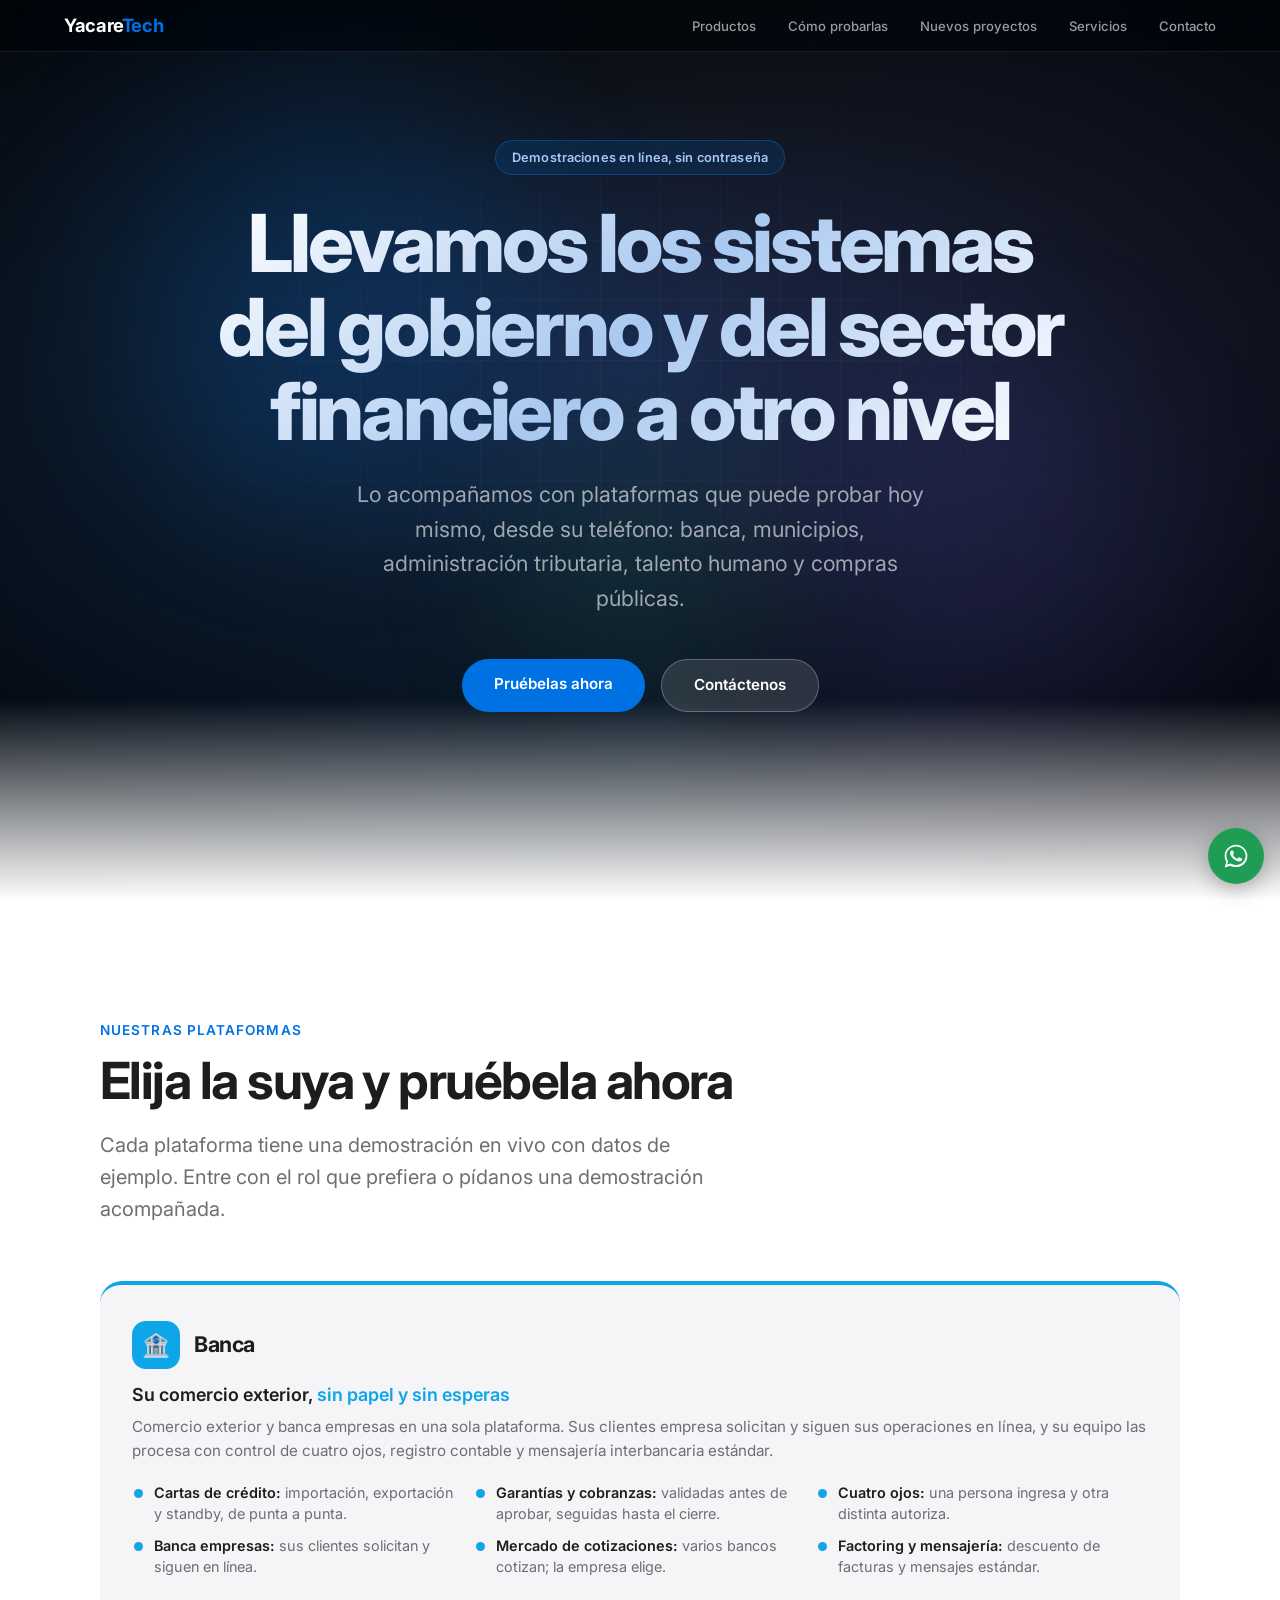
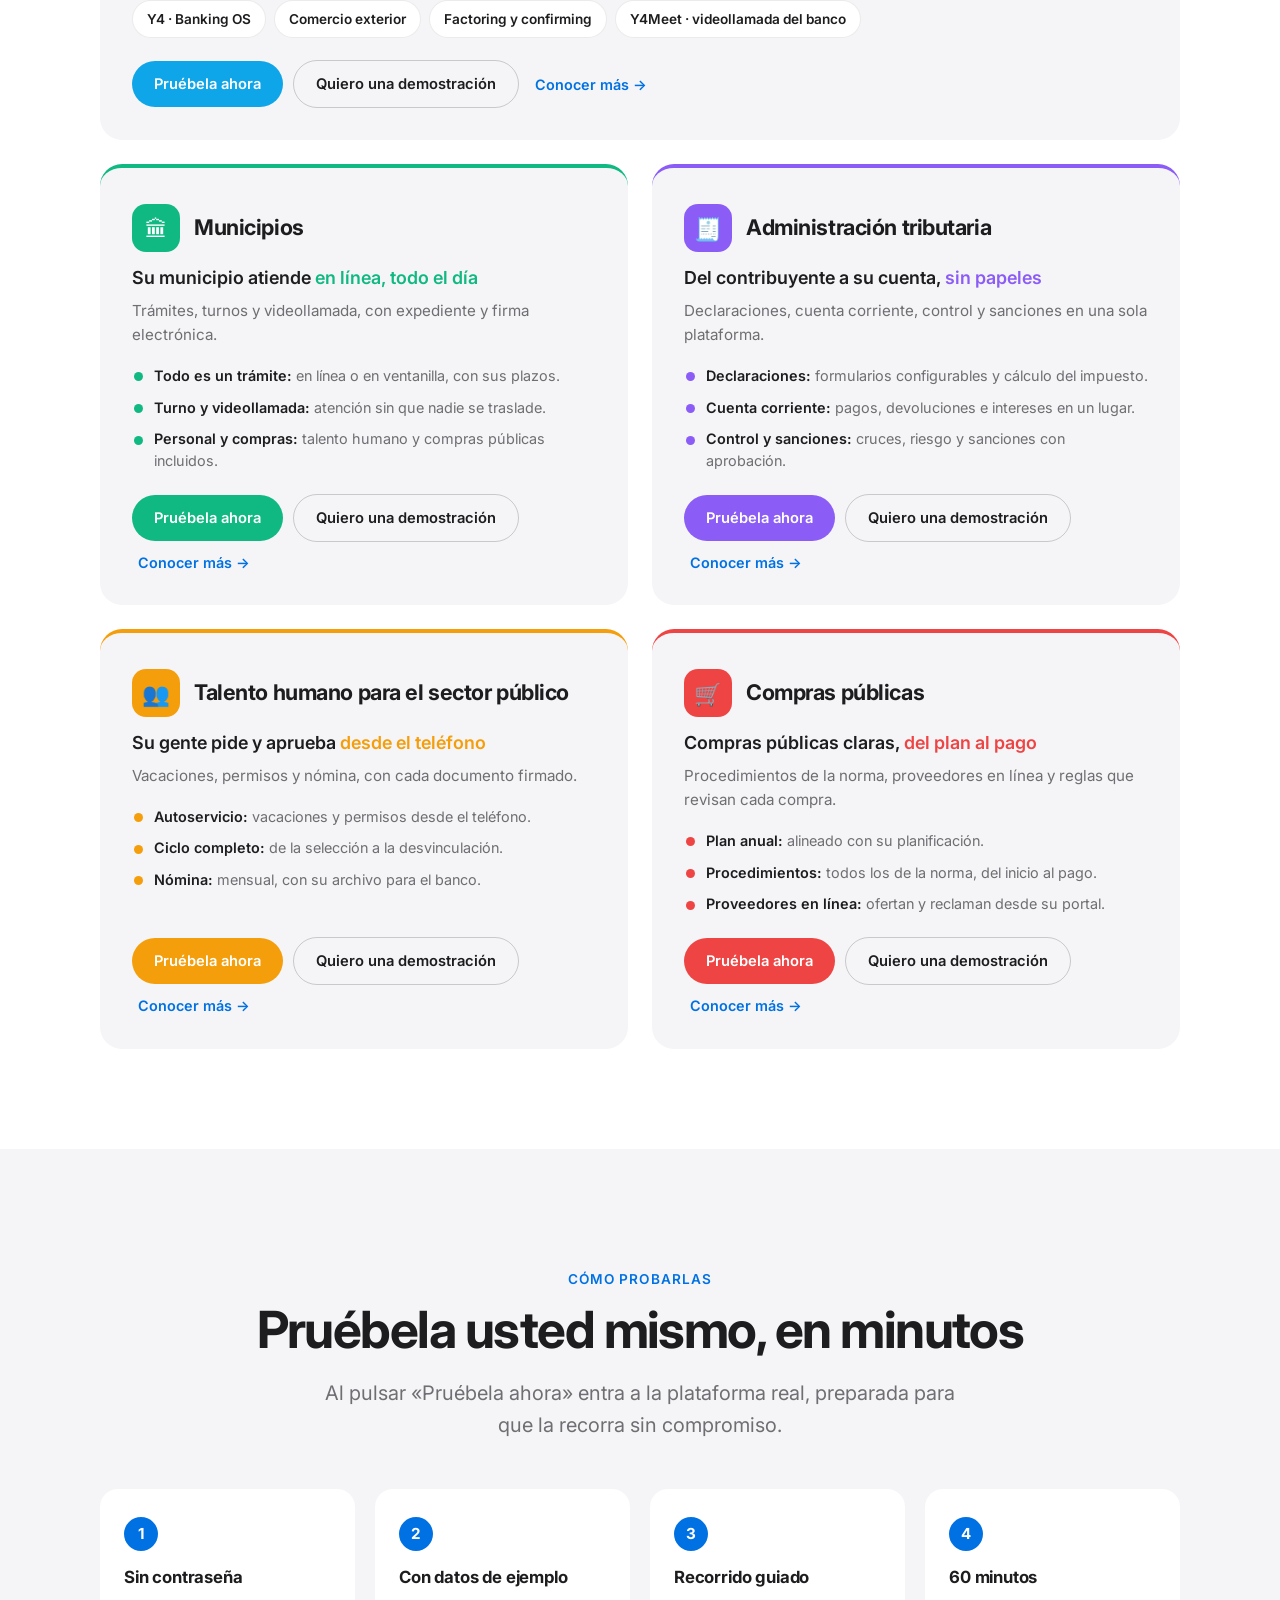
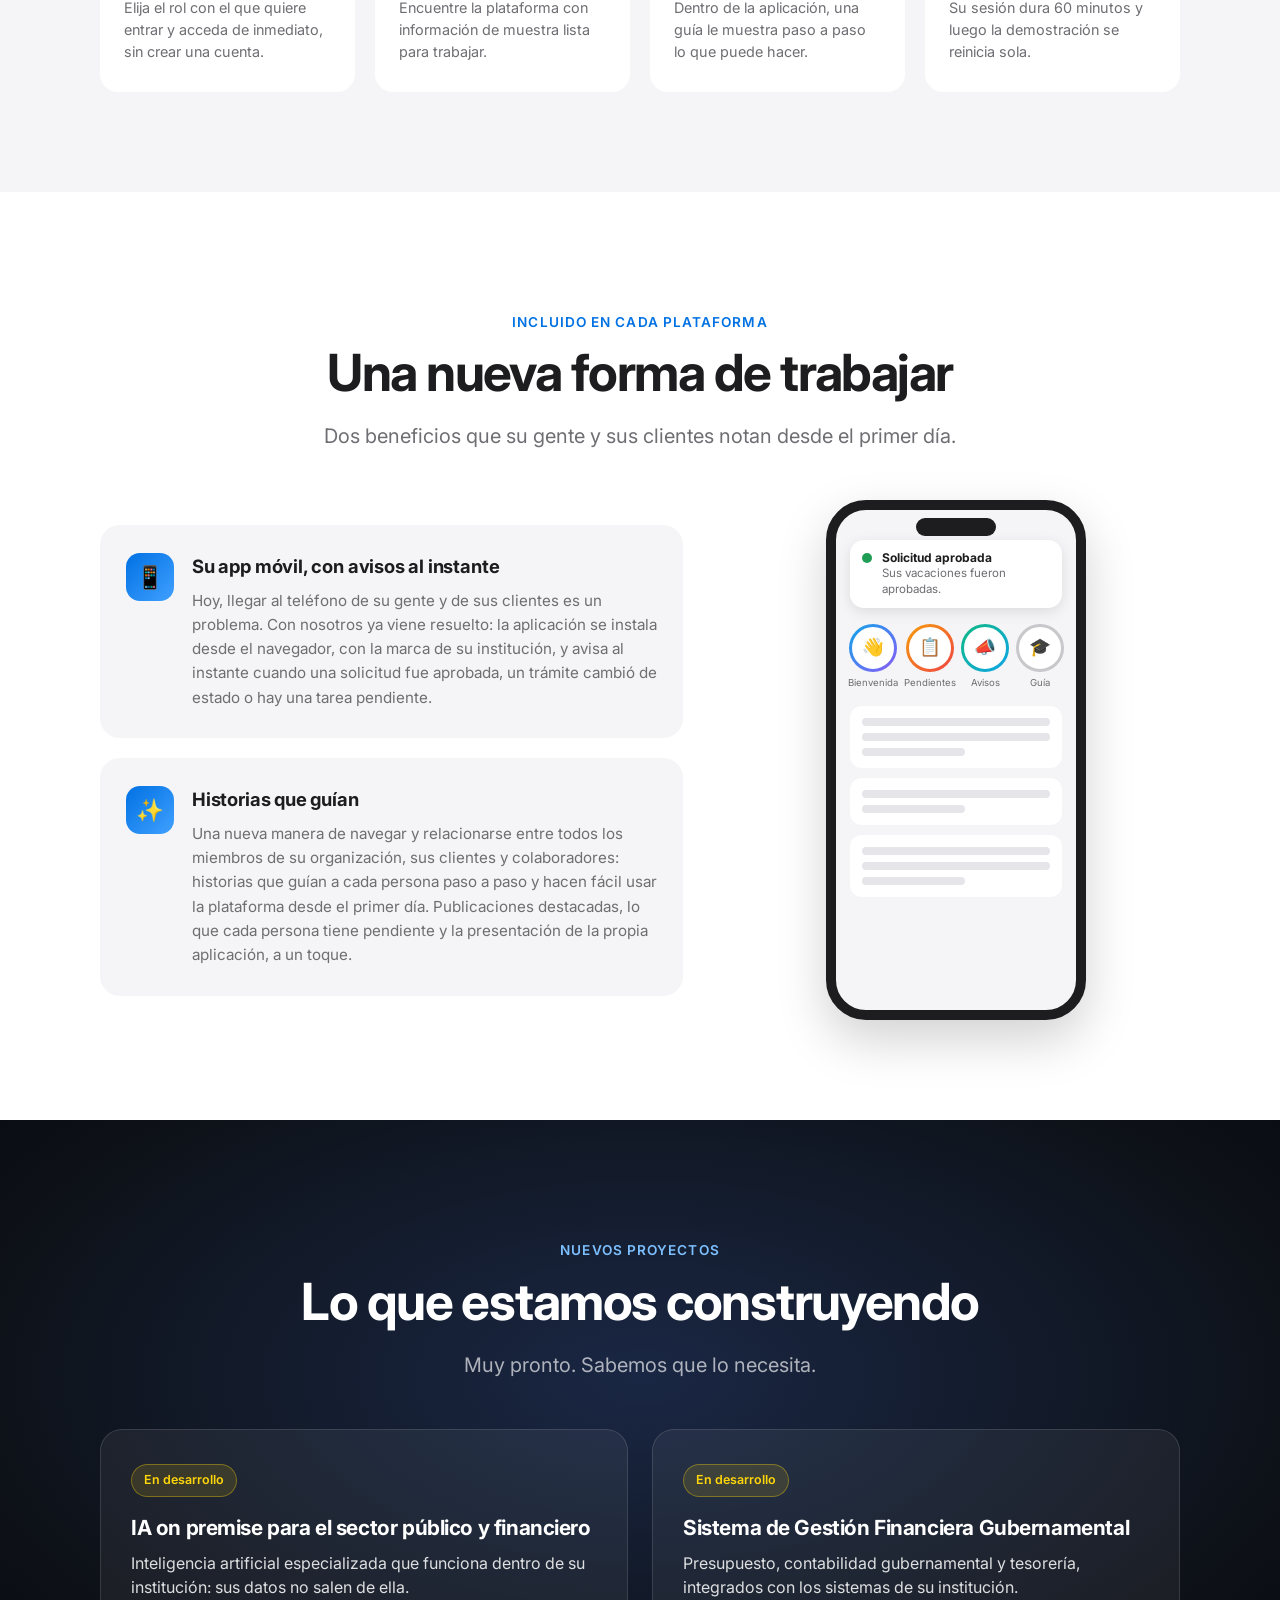
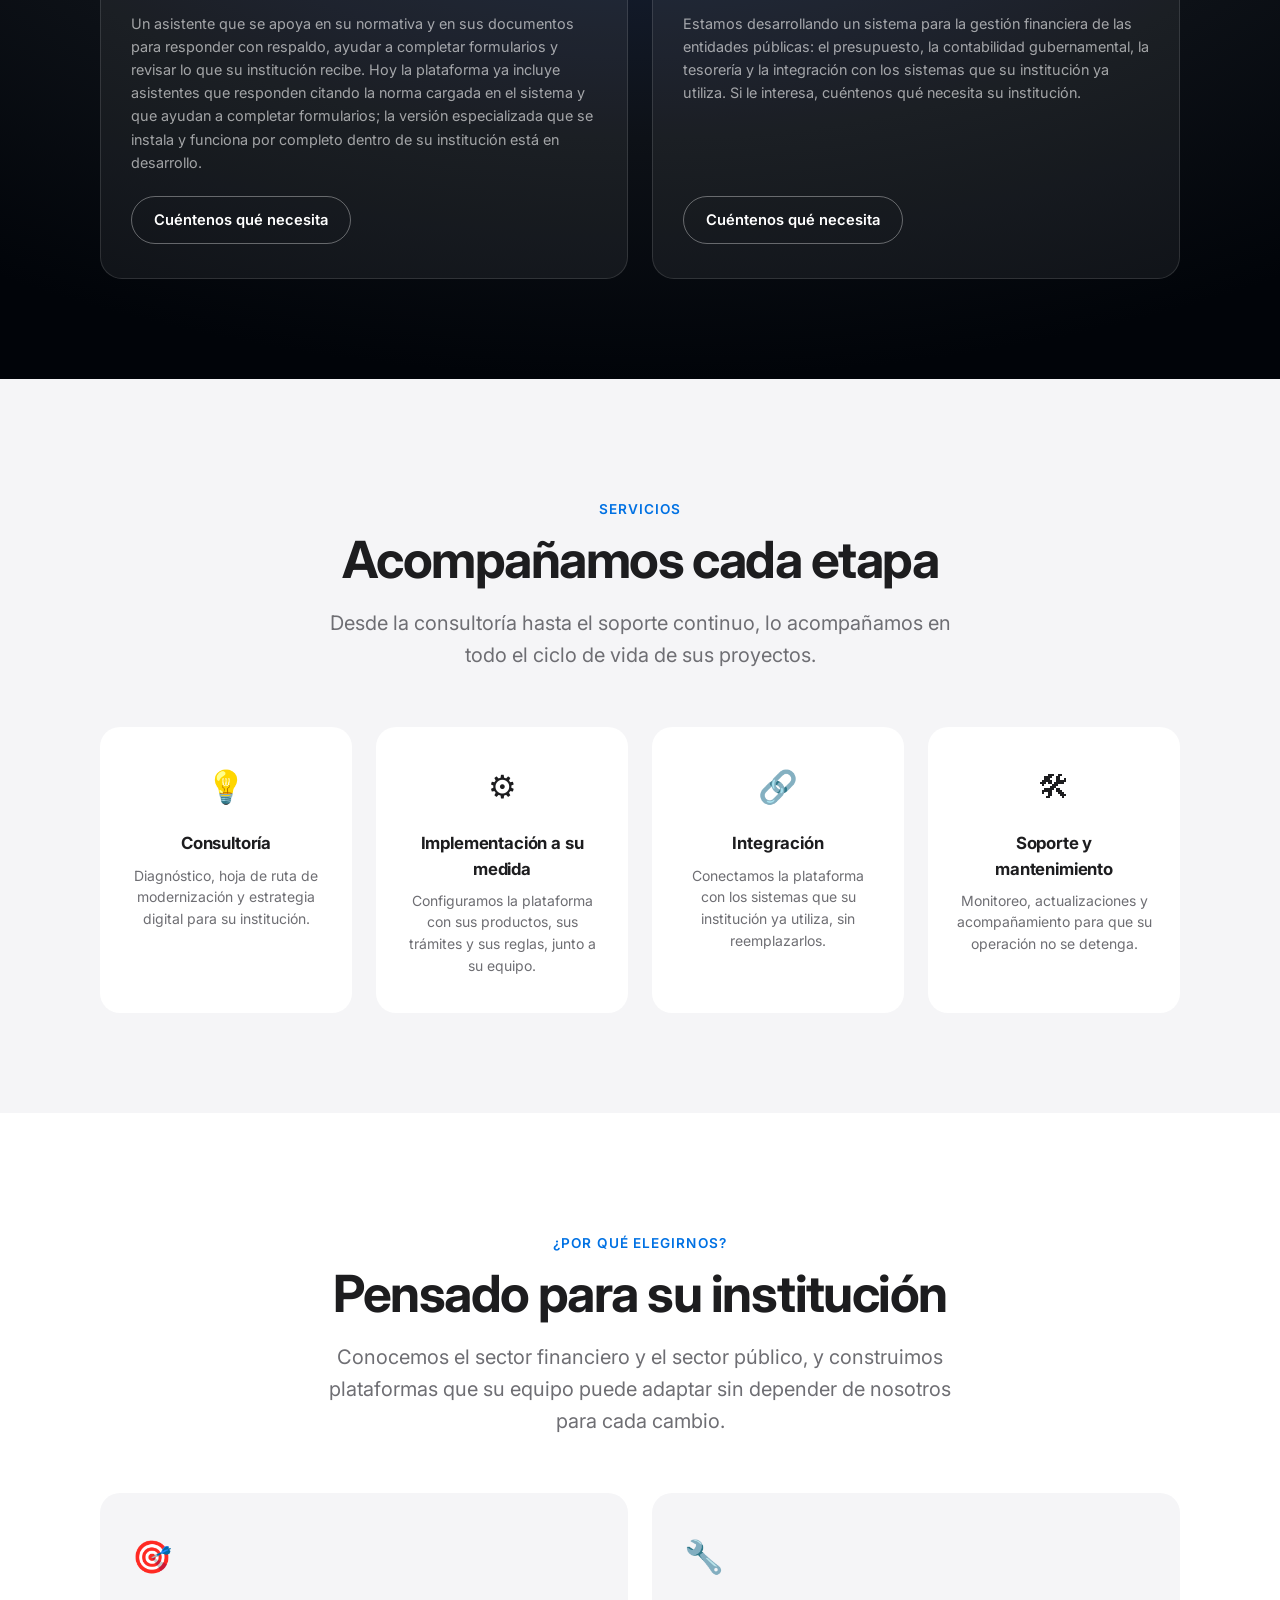
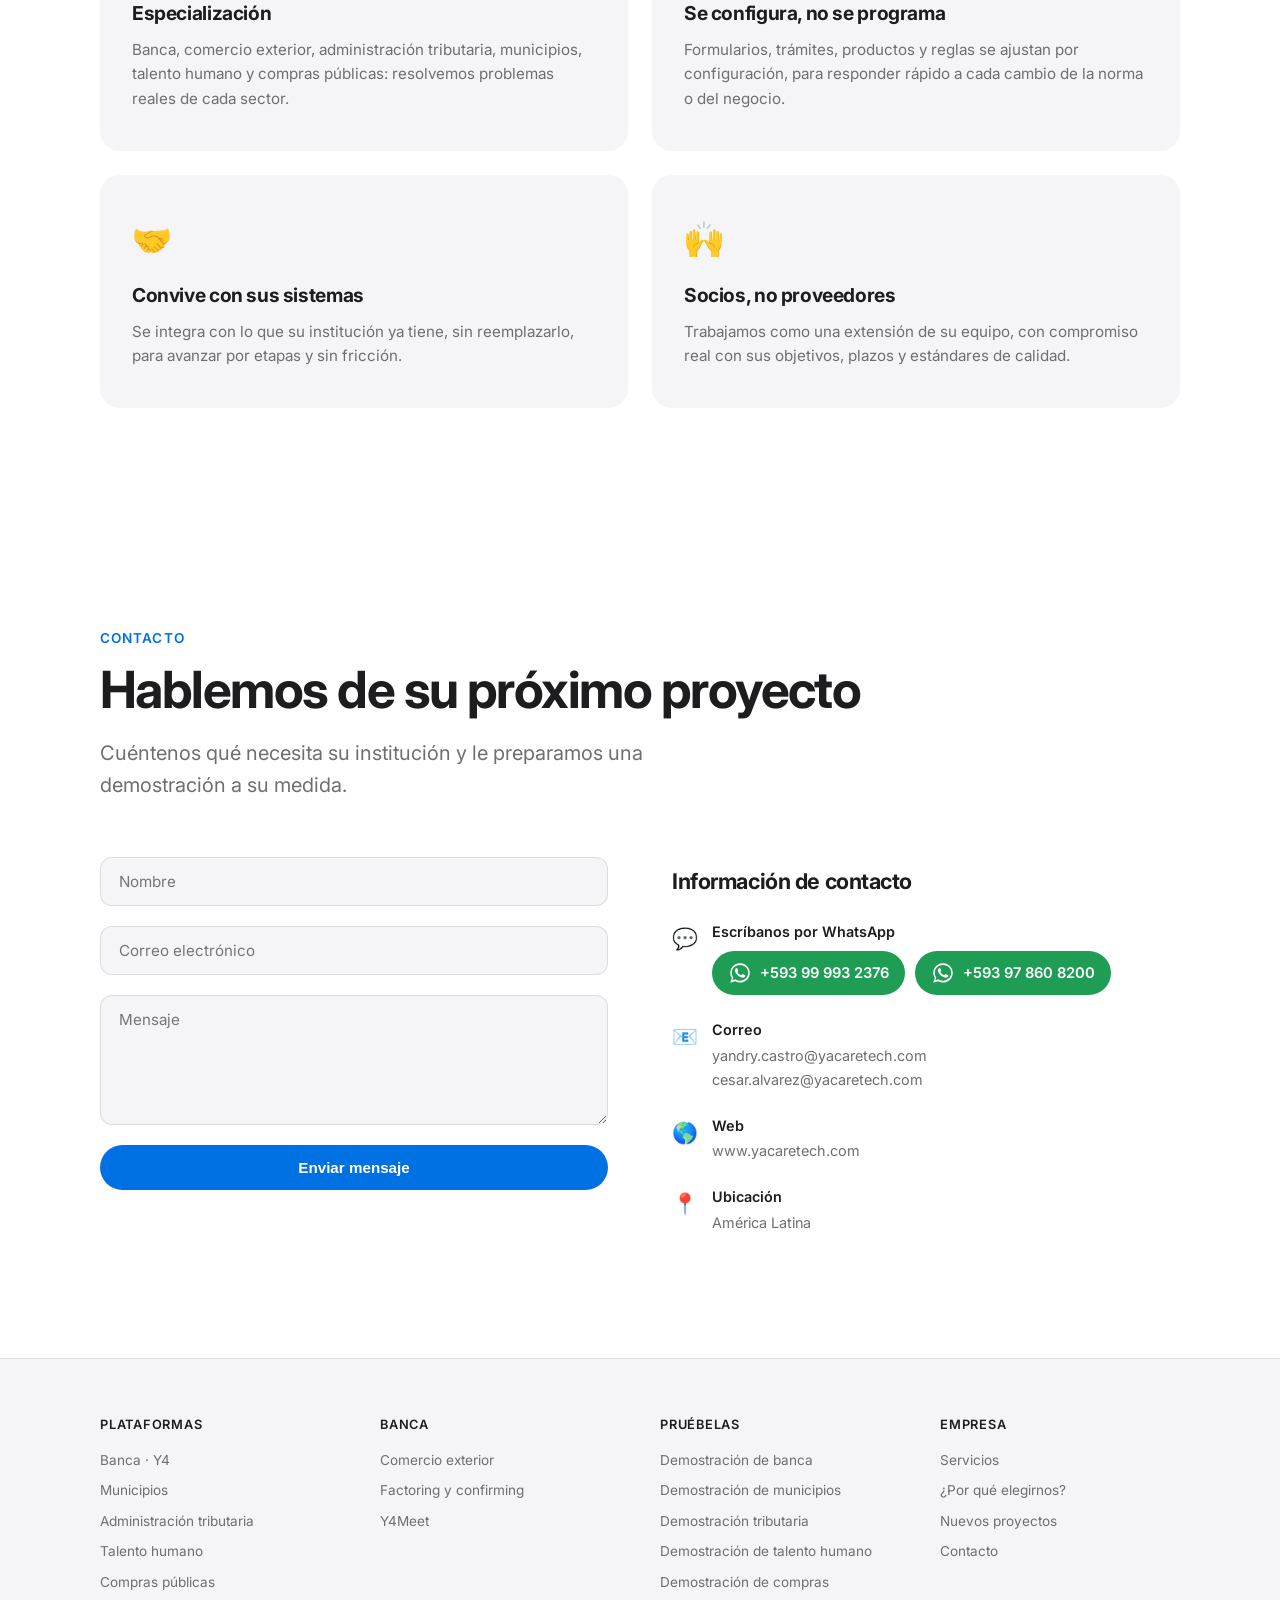
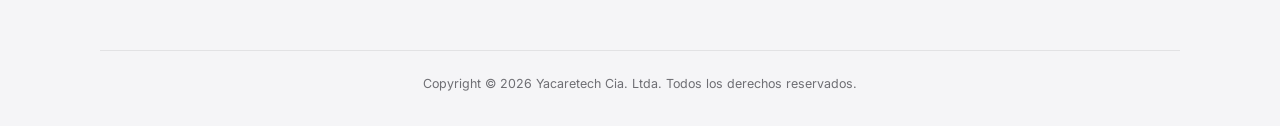
==== commit c8a4ad6d: "Inicio: vitrina de demostraciones con «Pruébela ahora», nuevos proyectos y WhatsApp - Catálogo aline" ====
--- a/index.html
+++ b/index.html
@@ -5,9 +5,9 @@
 <meta name="viewport" content="width=device-width, initial-scale=1.0">
 <meta name="author" content="Yacaretech Cia. Ltda.">
 <meta name="company" content="YacareTech">
-<meta name="description" content="YacareTech - Y4, el Banking OS sobre BIAN. Comercio exterior, factoring, confirming y banca por video verificada para el sector financiero.">
-<meta name="copyright" content="&copy; 2026 Yacaretech Cia. Ltda. All rights reserved.">
-<title>YacareTech - Y4 Banking OS para el Sector Financiero</title>
+<meta name="description" content="YacareTech: plataformas para la banca, municipios, administraci&oacute;n tributaria, talento humano y compras p&uacute;blicas. Pru&eacute;belas hoy mismo, sin contrase&ntilde;a.">
+<meta name="copyright" content="&copy; 2026 Yacaretech Cia. Ltda.">
+<title>YacareTech - Plataformas para el gobierno y el sector financiero</title>
 <link rel="preconnect" href="https://fonts.googleapis.com">
 <link rel="preconnect" href="https://fonts.gstatic.com" crossorigin="">
 <link href="https://fonts.googleapis.com/css2?family=Inter:wght@300;400;500;600;700;800;900&display=swap" rel="stylesheet">
@@ -777,519 +777,613 @@
   .why-grid { grid-template-columns: 1fr; }
   .footer-grid { grid-template-columns: 1fr; }
 }
+
+/* ---- VITRINA: products with live demos ---- */
+html, body { overflow-x: hidden; }
+.lineup {
+  display: grid;
+  grid-template-columns: repeat(2, minmax(0, 1fr));
+  gap: 24px;
+  margin-top: 56px;
+}
+.vcard {
+  --vc: #0071e3;
+  background: var(--bg-alt);
+  border-radius: 22px;
+  padding: 36px 32px 32px;
+  display: flex;
+  flex-direction: column;
+  border-top: 4px solid var(--vc);
+  transition: box-shadow 0.3s, transform 0.3s;
+  min-width: 0;
+}
+.vcard:hover { box-shadow: var(--card-hover-shadow); transform: translateY(-3px); }
+.vcard-wide { grid-column: 1 / -1; }
+.vcard-head { display: flex; align-items: center; gap: 14px; margin-bottom: 14px; }
+.vcard-icon {
+  width: 48px; height: 48px; flex: 0 0 48px;
+  border-radius: 14px;
+  display: flex; align-items: center; justify-content: center;
+  font-size: 1.4rem;
+  background: var(--vc);
+  color: #fff;
+}
+.vcard h3 { font-size: 1.35rem; font-weight: 700; letter-spacing: -0.02em; line-height: 1.2; }
+.vcard-hook { font-size: 1.12rem; font-weight: 600; line-height: 1.35; margin-bottom: 8px; color: var(--text-primary); }
+.vcard-hook em { font-style: normal; color: var(--vc); }
+.vcard-benefit { font-size: 0.95rem; color: var(--text-secondary); line-height: 1.6; margin-bottom: 18px; }
+.vcard-caps { list-style: none; display: grid; gap: 10px; margin-bottom: 22px; }
+.vcard-wide .vcard-caps { grid-template-columns: repeat(3, minmax(0, 1fr)); }
+.vcard-caps li {
+  font-size: 0.9rem; line-height: 1.5; color: var(--text-secondary);
+  padding-left: 22px; position: relative;
+}
+.vcard-caps li::before {
+  content: ''; position: absolute; left: 2px; top: 0.5em;
+  width: 9px; height: 9px; border-radius: 50%; background: var(--vc);
+}
+.vcard-caps strong { color: var(--text-primary); font-weight: 600; }
+.vcard-sub { display: flex; flex-wrap: wrap; gap: 8px; margin-bottom: 22px; }
+.vcard-sub a {
+  font-size: 0.85rem; font-weight: 600; color: var(--text-primary);
+  background: var(--bg-primary); border: 1px solid var(--nav-border);
+  padding: 8px 14px; border-radius: 980px; text-decoration: none;
+  transition: border-color 0.2s, color 0.2s;
+}
+.vcard-sub a:hover { border-color: var(--vc); color: var(--vc); }
+.vcard-actions { margin-top: auto; display: flex; flex-wrap: wrap; gap: 10px; align-items: center; }
+.btn-try, .btn-lead {
+  display: inline-block; padding: 12px 22px; border-radius: 980px;
+  font-size: 0.92rem; font-weight: 600; text-decoration: none; text-align: center;
+  transition: transform 0.15s, background 0.2s, color 0.2s;
+}
+.btn-try { background: var(--vc); color: #fff; }
+.btn-try:hover { transform: scale(1.03); }
+.btn-lead { background: transparent; color: var(--text-primary); border: 1.5px solid rgba(0,0,0,0.18); }
+.btn-lead:hover { border-color: var(--vc); color: var(--vc); }
+.vcard-more { font-size: 0.9rem; font-weight: 600; color: var(--accent); text-decoration: none; margin-left: 6px; }
+.vcard-more:hover { text-decoration: underline; }
+
+/* ---- How the demo works ---- */
+.demo-section { background: var(--bg-alt); }
+.demo-steps {
+  display: grid; grid-template-columns: repeat(4, minmax(0, 1fr)); gap: 20px; margin-top: 48px;
+  list-style: none; counter-reset: step;
+}
+.demo-steps li {
+  background: var(--bg-primary); border-radius: 18px; padding: 28px 24px; position: relative;
+  counter-increment: step;
+}
+.demo-steps li::before {
+  content: counter(step);
+  display: inline-flex; align-items: center; justify-content: center;
+  width: 34px; height: 34px; border-radius: 50%;
+  background: var(--accent); color: #fff; font-weight: 700; font-size: 0.95rem; margin-bottom: 14px;
+}
+.demo-steps h3 { font-size: 1.05rem; font-weight: 700; margin-bottom: 6px; letter-spacing: -0.01em; }
+.demo-steps p { font-size: 0.9rem; color: var(--text-secondary); line-height: 1.55; }
+
+/* ---- A new way of working ---- */
+.newway-section { background: var(--bg-primary); }
+.newway-grid { display: grid; grid-template-columns: minmax(0, 1.3fr) minmax(0, 1fr); gap: 48px; align-items: center; margin-top: 48px; }
+.newway-block { display: flex; gap: 18px; background: var(--bg-alt); border-radius: 20px; padding: 28px 26px; }
+.newway-block + .newway-block { margin-top: 20px; }
+.newway-icon { flex: 0 0 48px; width: 48px; height: 48px; border-radius: 14px; display: flex; align-items: center; justify-content: center; font-size: 1.4rem; background: linear-gradient(135deg, #0071e3, #40a0ff); color: #fff; }
+.newway-block h3 { font-size: 1.15rem; font-weight: 700; letter-spacing: -0.01em; margin-bottom: 8px; }
+.newway-block p { font-size: 0.95rem; color: var(--text-secondary); line-height: 1.6; }
+.phone-wrap { display: flex; justify-content: center; }
+.phone {
+  width: 260px; max-width: 100%; aspect-ratio: 9 / 18; background: #f5f5f7; border: 10px solid #1d1d1f; border-radius: 40px;
+  padding: 30px 14px 14px; position: relative; box-shadow: 0 20px 50px rgba(0,0,0,0.18); overflow: hidden;
+}
+.phone-notch { position: absolute; top: 8px; left: 50%; transform: translateX(-50%); width: 80px; height: 18px; background: #1d1d1f; border-radius: 10px; }
+.phone-notif { display: flex; gap: 10px; align-items: flex-start; background: #fff; border-radius: 14px; padding: 10px 12px; box-shadow: 0 4px 14px rgba(0,0,0,0.1); margin-bottom: 16px; font-size: 0.72rem; line-height: 1.35; }
+.phone-notif strong { display: block; font-size: 0.75rem; }
+.phone-notif span { color: var(--text-secondary); }
+.phone-notif-dot { flex: 0 0 10px; width: 10px; height: 10px; border-radius: 50%; background: #1f9d55; margin-top: 3px; }
+.phone-stories { display: flex; gap: 10px; justify-content: space-between; margin-bottom: 16px; }
+.story { display: flex; flex-direction: column; align-items: center; gap: 4px; min-width: 0; }
+.story small { font-size: 0.6rem; color: var(--text-secondary); white-space: nowrap; }
+.story-ring { width: 48px; height: 48px; border-radius: 50%; padding: 3px; background: linear-gradient(135deg, var(--s1, #0071e3), var(--s2, #40a0ff)); display: block; }
+.story-ring.story-seen { background: #c7c7cc; }
+.story-face { width: 100%; height: 100%; border-radius: 50%; background: #fff; border: 2px solid #fff; display: flex; align-items: center; justify-content: center; font-size: 1.1rem; }
+.phone-card { background: #fff; border-radius: 12px; padding: 12px; margin-bottom: 10px; display: grid; gap: 7px; }
+.phone-card span { height: 8px; border-radius: 4px; background: #e5e5ea; }
+.phone-card span.short { width: 55%; }
+
+/* ---- New projects ---- */
+.projects-section { background: radial-gradient(ellipse 90% 70% at 50% 30%, #1a2744 0%, #0d1117 60%, #010409 100%); color: #fff; }
+.projects-section .section-title { color: #fff; }
+.projects-section .section-subtitle { color: rgba(255,255,255,0.65); }
+.projects-section .section-label { color: #7cc0ff; }
+.projects-grid { display: grid; grid-template-columns: repeat(2, minmax(0, 1fr)); gap: 24px; margin-top: 48px; }
+.pcard {
+  background: rgba(255,255,255,0.06); border: 1px solid rgba(255,255,255,0.12);
+  border-radius: 22px; padding: 34px 30px; display: flex; flex-direction: column; min-width: 0;
+}
+.pcard-status {
+  align-self: flex-start; font-size: 0.78rem; font-weight: 600; color: #ffd60a;
+  background: rgba(255,214,10,0.12); border: 1px solid rgba(255,214,10,0.35);
+  padding: 6px 12px; border-radius: 980px; margin-bottom: 18px;
+}
+.pcard h3 { font-size: 1.3rem; font-weight: 700; letter-spacing: -0.02em; line-height: 1.25; margin-bottom: 10px; }
+.pcard-summary { font-size: 1rem; color: rgba(255,255,255,0.85); line-height: 1.55; margin-bottom: 12px; }
+.pcard-detail { font-size: 0.9rem; color: rgba(255,255,255,0.6); line-height: 1.6; margin-bottom: 22px; }
+.pcard .btn-lead { margin-top: auto; align-self: flex-start; color: #fff; border-color: rgba(255,255,255,0.35); }
+.pcard .btn-lead:hover { color: #fff; border-color: #fff; }
+
+@media (max-width: 960px) {
+  .vcard-wide .vcard-caps { grid-template-columns: 1fr; }
+  .demo-steps { grid-template-columns: repeat(2, minmax(0, 1fr)); }
+}
+@media (max-width: 768px) {
+  .lineup, .projects-grid, .newway-grid { grid-template-columns: 1fr; }
+  .newway-block { padding: 22px 18px; gap: 14px; }
+  .vcard { padding: 28px 22px 24px; }
+  .pcard { padding: 28px 22px; }
+}
+@media (max-width: 480px) {
+  .demo-steps { grid-template-columns: 1fr; }
+  .vcard-actions { flex-direction: column; align-items: stretch; }
+  .vcard-more { margin: 6px 0 0; text-align: center; }
+  .pcard .btn-lead { align-self: stretch; }
+  .hero-buttons a { width: 100%; max-width: 320px; text-align: center; }
+}
 </style>
 </head>
-<body>
+<body data-page="inicio">
 
 <!-- ===== NAV ===== -->
 <nav>
-  <div class="nav-inner">
-    <a href="#" class="nav-logo">Yacare<span>Tech</span></a>
-    <ul class="nav-links" id="navLinks">
-      <li><a href="#productos" data-i18n="nav.products">Productos</a></li>
-      <li><a href="#servicios" data-i18n="nav.services">Servicios</a></li>
-      <li><a href="#casos" data-i18n="nav.cases">&iquest;Por qu&eacute; elegirnos?</a></li>
-      <li><a href="#contacto" data-i18n="nav.contact">Contacto</a></li>
-    </ul>
-    <div style="display:flex;align-items:center;gap:16px;">
-      <div class="lang-toggle" id="langToggle">
-        <span id="langEs" class="active">ES</span>
-        <span id="langEn">EN</span>
-      </div>
-      <button class="nav-hamburger" id="navHamburger" aria-label="Menu">
-        <span></span><span></span><span></span>
-      </button>
-    </div>
-  </div>
+<div class="nav-inner">
+<a href="#" class="nav-logo">Yacare<span>Tech</span></a>
+<ul class="nav-links" id="navLinks">
+<li><a href="#productos">Productos</a></li>
+<li><a href="#demostracion">C&oacute;mo probarlas</a></li>
+<li><a href="#proyectos">Nuevos proyectos</a></li>
+<li><a href="#servicios">Servicios</a></li>
+<li><a href="#contacto">Contacto</a></li>
+</ul>
+<button class="nav-hamburger" id="navHamburger" aria-label="Men&uacute;">
+<span></span><span></span><span></span>
+</button>
+</div>
 </nav>
 
 <!-- ===== HERO ===== -->
 <section class="hero" id="inicio">
-  <div class="hero-grid"></div>
-  <div class="hero-orb hero-orb-1"></div>
-  <div class="hero-orb hero-orb-2"></div>
-  <div class="hero-orb hero-orb-3"></div>
-  <div class="hero-content">
-    <span class="hero-badge" data-i18n="hero.badge">&#128300; Construyendo un core bancario 100% BIAN-native</span>
-    <h1 data-i18n="hero.title">Llevamos la banca al siguiente nivel</h1>
-    <p data-i18n="hero.subtitle">Y4 es nuestro Banking OS sobre BIAN &mdash;el est&aacute;ndar global&mdash;: estandariza los servicios de un banco y habilita comercio exterior, factoring, confirming y banca por video verificada, por configuraci&oacute;n y no por c&oacute;digo.</p>
-    <div class="hero-buttons">
-      <a href="#productos" class="btn-primary" data-i18n="hero.cta1">Conoce Nuestros Productos</a>
-      <a href="#contacto" class="btn-secondary" data-i18n="hero.cta2">Cont&aacute;ctanos</a>
-    </div>
-  </div>
+<div class="hero-grid"></div>
+<div class="hero-orb hero-orb-1"></div>
+<div class="hero-orb hero-orb-2"></div>
+<div class="hero-orb hero-orb-3"></div>
+<div class="hero-content">
+<span class="hero-badge">Demostraciones en l&iacute;nea, sin contrase&ntilde;a</span>
+<h1>Llevamos los sistemas del gobierno y del sector financiero a otro nivel</h1>
+<p>Lo acompa&ntilde;amos con plataformas que puede probar hoy mismo, desde su tel&eacute;fono: banca, municipios, administraci&oacute;n tributaria, talento humano y compras p&uacute;blicas.</p>
+<div class="hero-buttons">
+<a href="#productos" class="btn-primary">Pru&eacute;belas ahora</a>
+<a href="#contacto" class="btn-secondary">Cont&aacute;ctenos</a>
+</div>
+</div>
 </section>
 
 <!-- ===== PRODUCTOS ===== -->
 <section class="products-section" id="productos">
-  <div class="container">
-    <div class="fade-in">
-      <p class="section-label" data-i18n="products.label">La suite Y4</p>
-      <h2 class="section-title" data-i18n="products.title">Y4 &middot; la suite que transforma la banca</h2>
-      <p class="section-subtitle" data-i18n="products.subtitle">Un Banking OS sobre BIAN y un conjunto de plataformas listas para producci&oacute;n, del comercio exterior al financiamiento y la banca por video.</p>
-    </div>
-    <div class="products-grid products-grid-3">
-      <a href="y4.html" class="product-card product-card-link fade-in">
-        <div class="product-icon">&#127974;</div>
-        <h3 data-i18n="products.y4.title">Y4 &middot; Banking OS</h3>
-        <p data-i18n="products.y4.desc">N&uacute;cleo bancario sobre BIAN, el est&aacute;ndar global. Expone y ayuda a <strong>monetizar APIs bancarias est&aacute;ndar sobre tu core actual</strong> &mdash;sin reemplazarlo, con impacto interno m&iacute;nimo&mdash; y lanza nuevos productos por configuraci&oacute;n, no por c&oacute;digo.</p>
-        <span class="product-link-arrow" data-i18n="products.tf.cta">Explorar &rarr;</span>
-      </a>
-      <a href="globalCX.html" class="product-card product-card-link fade-in">
-        <div class="product-icon">&#127758;</div>
-        <h3 data-i18n="products.tf.title">Comercio Exterior</h3>
-        <p data-i18n="products.tf.desc">Cartas de Cr&eacute;dito, Garant&iacute;as, Standby y Cobranzas Documentarias bajo est&aacute;ndares ICC/UCP, con IA para el manejo de documentos.</p>
-        <span class="product-link-arrow" data-i18n="products.tf.cta">Explorar &rarr;</span>
-      </a>
-      <a href="factoring.html" class="product-card product-card-link fade-in">
-        <div class="product-icon">&#128176;</div>
-        <h3 data-i18n="products.fact.title">Factoring &amp; Confirming</h3>
-        <p data-i18n="products.fact.desc">Factoring local e internacional y confirming, con validaci&oacute;n fiscal (SRI), control de cupos y contabilidad autom&aacute;tica. Del anticipo al cobro.</p>
-        <span class="product-link-arrow" data-i18n="products.tf.cta">Explorar &rarr;</span>
-      </a>
-      <a href="y4meet.html" class="product-card product-card-link fade-in">
-        <div class="product-icon">&#127909;</div>
-        <h3 data-i18n="products.meet.title">Y4Meet</h3>
-        <p data-i18n="products.meet.desc">La videollamada nativa del banco: sesi&oacute;n verificada y anti-fraude integrado. Onboarding, asesor&iacute;a y firma cara a cara, sin ir a la sucursal.</p>
-        <span class="product-link-arrow" data-i18n="products.tf.cta">Explorar &rarr;</span>
-      </a>
-      <a href="compras.html" class="product-card product-card-link fade-in">
-        <div class="product-icon">&#128722;</div>
-        <h3 data-i18n="products.cb.title">Compras P&uacute;blicas</h3>
-        <p data-i18n="products.cb.desc">Plataforma de compras p&uacute;blicas con IA nativa para automatizaci&oacute;n de procesos de contrataci&oacute;n, evaluaci&oacute;n inteligente de ofertas y transparencia en tiempo real.</p>
-        <span class="product-link-arrow" data-i18n="products.cb.cta">Explorar &rarr;</span>
-      </a>
-      <div class="product-card fade-in">
-        <div class="product-icon">&#9881;</div>
-        <h3 data-i18n="products.comp.title">Componentes Empresariales</h3>
-        <p data-i18n="products.comp.desc">Componentes poderosos y reutilizables que facilitan la construcci&oacute;n de plataformas empresariales: autenticaci&oacute;n, workflows, notificaciones, reportes y m&aacute;s.</p>
-      </div>
-    </div>
-  </div>
+<div class="container">
+<div class="fade-in">
+<p class="section-label">Nuestras plataformas</p>
+<h2 class="section-title">Elija la suya y pru&eacute;bela ahora</h2>
+<p class="section-subtitle">Cada plataforma tiene una demostraci&oacute;n en vivo con datos de ejemplo. Entre con el rol que prefiera o p&iacute;danos una demostraci&oacute;n acompa&ntilde;ada.</p>
+</div>
+
+<div class="lineup">
+
+<!-- BANCA -->
+<article class="vcard vcard-wide fade-in" style="--vc:#0EA5E9" id="banca">
+<div class="vcard-head"><div class="vcard-icon">&#127974;</div><h3>Banca</h3></div>
+<p class="vcard-hook">Su comercio exterior, <em>sin papel y sin esperas</em></p>
+<p class="vcard-benefit">Comercio exterior y banca empresas en una sola plataforma. Sus clientes empresa solicitan y siguen sus operaciones en l&iacute;nea, y su equipo las procesa con control de cuatro ojos, registro contable y mensajer&iacute;a interbancaria est&aacute;ndar.</p>
+<ul class="vcard-caps">
+<li><strong>Cartas de cr&eacute;dito:</strong> importaci&oacute;n, exportaci&oacute;n y standby, de punta a punta.</li>
+<li><strong>Garant&iacute;as y cobranzas:</strong> validadas antes de aprobar, seguidas hasta el cierre.</li>
+<li><strong>Cuatro ojos:</strong> una persona ingresa y otra distinta autoriza.</li>
+<li><strong>Banca empresas:</strong> sus clientes solicitan y siguen en l&iacute;nea.</li>
+<li><strong>Mercado de cotizaciones:</strong> varios bancos cotizan; la empresa elige.</li>
+<li><strong>Factoring y mensajer&iacute;a:</strong> descuento de facturas y mensajes est&aacute;ndar.</li>
+</ul>
+<div class="vcard-sub">
+<a href="y4.html">Y4 &middot; Banking OS</a>
+<a href="globalCX.html">Comercio exterior</a>
+<a href="factoring.html">Factoring y confirming</a>
+<a href="y4meet.html">Y4Meet &middot; videollamada del banco</a>
+</div>
+<div class="vcard-actions">
+<a class="btn-try" data-demo="BANCA" data-demo-action="try" href="#contacto">Pru&eacute;bela ahora</a>
+<a class="btn-lead" data-demo="BANCA" data-demo-action="lead" href="#contacto">Quiero una demostraci&oacute;n</a>
+<a class="vcard-more" href="y4.html">Conocer m&aacute;s &rarr;</a>
+</div>
+</article>
+
+<!-- MUNICIPIOS -->
+<article class="vcard fade-in" style="--vc:#10B981" id="municipios">
+<div class="vcard-head"><div class="vcard-icon">&#127963;</div><h3>Municipios</h3></div>
+<p class="vcard-hook">Su municipio atiende <em>en l&iacute;nea, todo el d&iacute;a</em></p>
+<p class="vcard-benefit">Tr&aacute;mites, turnos y videollamada, con expediente y firma electr&oacute;nica.</p>
+<ul class="vcard-caps">
+<li><strong>Todo es un tr&aacute;mite:</strong> en l&iacute;nea o en ventanilla, con sus plazos.</li>
+<li><strong>Turno y videollamada:</strong> atenci&oacute;n sin que nadie se traslade.</li>
+<li><strong>Personal y compras:</strong> talento humano y compras p&uacute;blicas incluidos.</li>
+</ul>
+<div class="vcard-actions">
+<a class="btn-try" data-demo="MUNICIPIOS" data-demo-action="try" href="#contacto">Pru&eacute;bela ahora</a>
+<a class="btn-lead" data-demo="MUNICIPIOS" data-demo-action="lead" href="#contacto">Quiero una demostraci&oacute;n</a>
+<a class="vcard-more" href="municipios.html">Conocer m&aacute;s &rarr;</a>
+</div>
+</article>
+
+<!-- TRIBUTARIA -->
+<article class="vcard fade-in" style="--vc:#8B5CF6" id="tributaria">
+<div class="vcard-head"><div class="vcard-icon">&#129534;</div><h3>Administraci&oacute;n tributaria</h3></div>
+<p class="vcard-hook">Del contribuyente a su cuenta, <em>sin papeles</em></p>
+<p class="vcard-benefit">Declaraciones, cuenta corriente, control y sanciones en una sola plataforma.</p>
+<ul class="vcard-caps">
+<li><strong>Declaraciones:</strong> formularios configurables y c&aacute;lculo del impuesto.</li>
+<li><strong>Cuenta corriente:</strong> pagos, devoluciones e intereses en un lugar.</li>
+<li><strong>Control y sanciones:</strong> cruces, riesgo y sanciones con aprobaci&oacute;n.</li>
+</ul>
+<div class="vcard-actions">
+<a class="btn-try" data-demo="TRIBUTARIA" data-demo-action="try" href="#contacto">Pru&eacute;bela ahora</a>
+<a class="btn-lead" data-demo="TRIBUTARIA" data-demo-action="lead" href="#contacto">Quiero una demostraci&oacute;n</a>
+<a class="vcard-more" href="tributaria.html">Conocer m&aacute;s &rarr;</a>
+</div>
+</article>
+
+<!-- TALENTO -->
+<article class="vcard fade-in" style="--vc:#F59E0B" id="talento">
+<div class="vcard-head"><div class="vcard-icon">&#128101;</div><h3>Talento humano para el sector p&uacute;blico</h3></div>
+<p class="vcard-hook">Su gente pide y aprueba <em>desde el tel&eacute;fono</em></p>
+<p class="vcard-benefit">Vacaciones, permisos y n&oacute;mina, con cada documento firmado.</p>
+<ul class="vcard-caps">
+<li><strong>Autoservicio:</strong> vacaciones y permisos desde el tel&eacute;fono.</li>
+<li><strong>Ciclo completo:</strong> de la selecci&oacute;n a la desvinculaci&oacute;n.</li>
+<li><strong>N&oacute;mina:</strong> mensual, con su archivo para el banco.</li>
+</ul>
+<div class="vcard-actions">
+<a class="btn-try" data-demo="TALENTO" data-demo-action="try" href="#contacto">Pru&eacute;bela ahora</a>
+<a class="btn-lead" data-demo="TALENTO" data-demo-action="lead" href="#contacto">Quiero una demostraci&oacute;n</a>
+<a class="vcard-more" href="talento.html">Conocer m&aacute;s &rarr;</a>
+</div>
+</article>
+
+<!-- COMPRAS -->
+<article class="vcard fade-in" style="--vc:#EF4444" id="compras">
+<div class="vcard-head"><div class="vcard-icon">&#128722;</div><h3>Compras p&uacute;blicas</h3></div>
+<p class="vcard-hook">Compras p&uacute;blicas claras, <em>del plan al pago</em></p>
+<p class="vcard-benefit">Procedimientos de la norma, proveedores en l&iacute;nea y reglas que revisan cada compra.</p>
+<ul class="vcard-caps">
+<li><strong>Plan anual:</strong> alineado con su planificaci&oacute;n.</li>
+<li><strong>Procedimientos:</strong> todos los de la norma, del inicio al pago.</li>
+<li><strong>Proveedores en l&iacute;nea:</strong> ofertan y reclaman desde su portal.</li>
+</ul>
+<div class="vcard-actions">
+<a class="btn-try" data-demo="COMPRAS" data-demo-action="try" href="#contacto">Pru&eacute;bela ahora</a>
+<a class="btn-lead" data-demo="COMPRAS" data-demo-action="lead" href="#contacto">Quiero una demostraci&oacute;n</a>
+<a class="vcard-more" href="compras.html">Conocer m&aacute;s &rarr;</a>
+</div>
+</article>
+
+</div>
+</div>
+</section>
+
+<!-- ===== COMO FUNCIONA LA DEMOSTRACION ===== -->
+<section class="demo-section" id="demostracion">
+<div class="container">
+<div class="fade-in" style="text-align:center;">
+<p class="section-label">C&oacute;mo probarlas</p>
+<h2 class="section-title">Pru&eacute;bela usted mismo, en minutos</h2>
+<p class="section-subtitle" style="margin:0 auto;">Al pulsar &laquo;Pru&eacute;bela ahora&raquo; entra a la plataforma real, preparada para que la recorra sin compromiso.</p>
+</div>
+<ol class="demo-steps fade-in">
+<li><h3>Sin contrase&ntilde;a</h3><p>Elija el rol con el que quiere entrar y acceda de inmediato, sin crear una cuenta.</p></li>
+<li><h3>Con datos de ejemplo</h3><p>Encuentre la plataforma con informaci&oacute;n de muestra lista para trabajar.</p></li>
+<li><h3>Recorrido guiado</h3><p>Dentro de la aplicaci&oacute;n, una gu&iacute;a le muestra paso a paso lo que puede hacer.</p></li>
+<li><h3><span data-demo-minutes>60</span> minutos</h3><p>Su sesi&oacute;n dura <span data-demo-minutes>60</span> minutos y luego la demostraci&oacute;n se reinicia sola.</p></li>
+</ol>
+</div>
+</section>
+
+<!-- ===== UNA NUEVA FORMA DE TRABAJAR ===== -->
+<section class="newway-section" id="nueva-forma">
+<div class="container">
+<div class="fade-in" style="text-align:center;">
+<p class="section-label">Incluido en cada plataforma</p>
+<h2 class="section-title">Una nueva forma de trabajar</h2>
+<p class="section-subtitle" style="margin:0 auto;">Dos beneficios que su gente y sus clientes notan desde el primer d&iacute;a.</p>
+</div>
+<div class="newway-grid">
+<div class="newway-text fade-in">
+<div class="newway-block">
+<div class="newway-icon">&#128241;</div>
+<div>
+<h3>Su app m&oacute;vil, con avisos al instante</h3>
+<p>Hoy, llegar al tel&eacute;fono de su gente y de sus clientes es un problema. Con nosotros ya viene resuelto: la aplicaci&oacute;n se instala desde el navegador, con la marca de su instituci&oacute;n, y avisa al instante cuando una solicitud fue aprobada, un tr&aacute;mite cambi&oacute; de estado o hay una tarea pendiente.</p>
+</div>
+</div>
+<div class="newway-block">
+<div class="newway-icon">&#10024;</div>
+<div>
+<h3>Historias que guían</h3>
+<p>Una nueva manera de navegar y relacionarse entre todos los miembros de su organizaci&oacute;n, sus clientes y colaboradores: historias que gu&iacute;an a cada persona paso a paso y hacen f&aacute;cil usar la plataforma desde el primer d&iacute;a. Publicaciones destacadas, lo que cada persona tiene pendiente y la presentaci&oacute;n de la propia aplicaci&oacute;n, a un toque.</p>
+</div>
+</div>
+</div>
+<div class="phone-wrap fade-in" aria-hidden="true">
+<div class="phone">
+<div class="phone-notch"></div>
+<div class="phone-notif">
+<span class="phone-notif-dot"></span>
+<div><strong>Solicitud aprobada</strong><span>Sus vacaciones fueron aprobadas.</span></div>
+</div>
+<div class="phone-stories">
+<div class="story"><span class="story-ring" style="--s1:#0EA5E9;--s2:#8B5CF6"><span class="story-face">&#128075;</span></span><small>Bienvenida</small></div>
+<div class="story"><span class="story-ring" style="--s1:#F59E0B;--s2:#EF4444"><span class="story-face">&#128203;</span></span><small>Pendientes</small></div>
+<div class="story"><span class="story-ring" style="--s1:#10B981;--s2:#0EA5E9"><span class="story-face">&#128227;</span></span><small>Avisos</small></div>
+<div class="story"><span class="story-ring story-seen"><span class="story-face">&#127891;</span></span><small>Gu&iacute;a</small></div>
+</div>
+<div class="phone-card"><span></span><span></span><span class="short"></span></div>
+<div class="phone-card"><span></span><span class="short"></span></div>
+<div class="phone-card"><span></span><span></span><span class="short"></span></div>
+</div>
+</div>
+</div>
+</div>
+</section>
+
+<!-- ===== NUEVOS PROYECTOS ===== -->
+<section class="projects-section" id="proyectos">
+<div class="container">
+<div class="fade-in" style="text-align:center;">
+<p class="section-label">Nuevos proyectos</p>
+<h2 class="section-title">Lo que estamos construyendo</h2>
+<p class="section-subtitle" style="margin:0 auto;">Muy pronto. Sabemos que lo necesita.</p>
+</div>
+<div class="projects-grid">
+<article class="pcard fade-in">
+<span class="pcard-status">En desarrollo</span>
+<h3>IA on premise para el sector p&uacute;blico y financiero</h3>
+<p class="pcard-summary">Inteligencia artificial especializada que funciona dentro de su instituci&oacute;n: sus datos no salen de ella.</p>
+<p class="pcard-detail">Un asistente que se apoya en su normativa y en sus documentos para responder con respaldo, ayudar a completar formularios y revisar lo que su instituci&oacute;n recibe. Hoy la plataforma ya incluye asistentes que responden citando la norma cargada en el sistema y que ayudan a completar formularios; la versi&oacute;n especializada que se instala y funciona por completo dentro de su instituci&oacute;n est&aacute; en desarrollo.</p>
+<a class="btn-lead" href="#contacto" data-topic="IA on premise para el sector p&uacute;blico y financiero">Cu&eacute;ntenos qu&eacute; necesita</a>
+</article>
+<article class="pcard fade-in">
+<span class="pcard-status">En desarrollo</span>
+<h3>Sistema de Gesti&oacute;n Financiera Gubernamental</h3>
+<p class="pcard-summary">Presupuesto, contabilidad gubernamental y tesorer&iacute;a, integrados con los sistemas de su instituci&oacute;n.</p>
+<p class="pcard-detail">Estamos desarrollando un sistema para la gesti&oacute;n financiera de las entidades p&uacute;blicas: el presupuesto, la contabilidad gubernamental, la tesorer&iacute;a y la integraci&oacute;n con los sistemas que su instituci&oacute;n ya utiliza. Si le interesa, cu&eacute;ntenos qu&eacute; necesita su instituci&oacute;n.</p>
+<a class="btn-lead" href="#contacto" data-topic="Sistema de Gesti&oacute;n Financiera Gubernamental">Cu&eacute;ntenos qu&eacute; necesita</a>
+</article>
+</div>
+</div>
 </section>
 
 <!-- ===== SERVICIOS ===== -->
 <section class="services-section" id="servicios">
-  <div class="container">
-    <div class="fade-in" style="text-align:center;">
-      <p class="section-label" data-i18n="services.label">Servicios</p>
-      <h2 class="section-title" data-i18n="services.title">Acompa&ntilde;amos cada etapa</h2>
-      <p class="section-subtitle" style="margin:0 auto;" data-i18n="services.subtitle">Desde la consultor&iacute;a estrat&eacute;gica hasta el soporte continuo, cubrimos todo el ciclo de vida de sus proyectos tecnol&oacute;gicos.</p>
-    </div>
-    <div class="services-grid">
-      <div class="service-card fade-in">
-        <div class="service-icon">&#128161;</div>
-        <h3 data-i18n="services.consulting.title">Consultor&iacute;a Tecnol&oacute;gica</h3>
-        <p data-i18n="services.consulting.desc">Evaluaci&oacute;n de arquitectura, roadmaps de modernizaci&oacute;n y estrategia digital para instituciones financieras.</p>
-      </div>
-      <div class="service-card fade-in">
-        <div class="service-icon">&#128187;</div>
-        <h3 data-i18n="services.dev.title">Desarrollo a Medida</h3>
-        <p data-i18n="services.dev.desc">Equipos dedicados que construyen soluciones personalizadas con metodolog&iacute;as &aacute;giles y entrega continua.</p>
-      </div>
-      <div class="service-card fade-in">
-        <div class="service-icon">&#9729;</div>
-        <h3 data-i18n="services.cloud.title">Migraci&oacute;n a la Nube</h3>
-        <p data-i18n="services.cloud.desc">Transici&oacute;n segura a Azure, GCP o AWS con arquitecturas cloud-native y cero tiempo de inactividad.</p>
-      </div>
-      <div class="service-card fade-in">
-        <div class="service-icon">&#128736;</div>
-        <h3 data-i18n="services.support.title">Soporte y Mantenimiento</h3>
-        <p data-i18n="services.support.desc">Monitoreo 24/7, actualizaciones proactivas y SLAs garantizados para operaci&oacute;n continua.</p>
-      </div>
-    </div>
-  </div>
+<div class="container">
+<div class="fade-in" style="text-align:center;">
+<p class="section-label">Servicios</p>
+<h2 class="section-title">Acompa&ntilde;amos cada etapa</h2>
+<p class="section-subtitle" style="margin:0 auto;">Desde la consultor&iacute;a hasta el soporte continuo, lo acompa&ntilde;amos en todo el ciclo de vida de sus proyectos.</p>
+</div>
+<div class="services-grid">
+<div class="service-card fade-in">
+<div class="service-icon">&#128161;</div>
+<h3>Consultor&iacute;a</h3>
+<p>Diagn&oacute;stico, hoja de ruta de modernizaci&oacute;n y estrategia digital para su instituci&oacute;n.</p>
+</div>
+<div class="service-card fade-in">
+<div class="service-icon">&#9881;</div>
+<h3>Implementaci&oacute;n a su medida</h3>
+<p>Configuramos la plataforma con sus productos, sus tr&aacute;mites y sus reglas, junto a su equipo.</p>
+</div>
+<div class="service-card fade-in">
+<div class="service-icon">&#128279;</div>
+<h3>Integraci&oacute;n</h3>
+<p>Conectamos la plataforma con los sistemas que su instituci&oacute;n ya utiliza, sin reemplazarlos.</p>
+</div>
+<div class="service-card fade-in">
+<div class="service-icon">&#128736;</div>
+<h3>Soporte y mantenimiento</h3>
+<p>Monitoreo, actualizaciones y acompa&ntilde;amiento para que su operaci&oacute;n no se detenga.</p>
+</div>
+</div>
+</div>
 </section>
 
 <!-- ===== POR QUE ELEGIRNOS ===== -->
 <section class="stats-section" id="casos">
-  <div class="container">
-    <div class="fade-in" style="text-align:center;">
-      <p class="section-label" data-i18n="stats.label">&iquest;Por qu&eacute; elegirnos?</p>
-      <h2 class="section-title" data-i18n="stats.title">Enfoque, experiencia y tecnolog&iacute;a de punta</h2>
-      <p class="section-subtitle" style="margin:0 auto;" data-i18n="stats.subtitle">Combinamos conocimiento profundo del sector financiero con ingenier&iacute;a de software moderna para entregar soluciones que realmente importan.</p>
-    </div>
-    <div class="why-grid">
-      <div class="why-card fade-in">
-        <div class="why-icon">&#127919;</div>
-        <h3 data-i18n="stats.focus.title">Especializaci&oacute;n Financiera</h3>
-        <p data-i18n="stats.focus.desc">No somos generalistas. Cada l&iacute;nea de c&oacute;digo est&aacute; dise&ntilde;ada para resolver problemas reales de banca, trade finance y cumplimiento regulatorio.</p>
-      </div>
-      <div class="why-card fade-in">
-        <div class="why-icon">&#129302;</div>
-        <h3 data-i18n="stats.ai.title">IA Nativa</h3>
-        <p data-i18n="stats.ai.desc">Inteligencia artificial integrada desde el dise&ntilde;o, no como complemento. Automatizaci&oacute;n inteligente de documentos, an&aacute;lisis y toma de decisiones.</p>
-      </div>
-      <div class="why-card fade-in">
-        <div class="why-icon">&#9889;</div>
-        <h3 data-i18n="stats.modern.title">BIAN &amp; Adopci&oacute;n No Invasiva</h3>
-        <p data-i18n="stats.modern.desc">Sobre BIAN, el est&aacute;ndar global, con Event Sourcing y CQRS. Patr&oacute;n strangler: convivimos con tu core actual, sin reemplazarlo, y evolucionamos sin fricci&oacute;n.</p>
-      </div>
-      <div class="why-card fade-in">
-        <div class="why-icon">&#129309;</div>
-        <h3 data-i18n="stats.partner.title">Partners, No Proveedores</h3>
-        <p data-i18n="stats.partner.desc">Trabajamos como extensi&oacute;n de su equipo. Compromiso real con sus objetivos, plazos y est&aacute;ndares de calidad.</p>
-      </div>
-    </div>
-  </div>
-</section>
-
-<!-- ===== TECNOLOGIA ===== -->
-<section class="tech-section" id="tecnologia">
-  <div class="container">
-    <div class="fade-in" style="text-align:center;">
-      <p class="section-label" data-i18n="tech.label">Tecnolog&iacute;a</p>
-      <h2 class="section-title" data-i18n="tech.title">Construido con lo mejor</h2>
-      <p class="section-subtitle" style="margin:0 auto;" data-i18n="tech.subtitle">Stack tecnol&oacute;gico de clase mundial para soluciones financieras de misi&oacute;n cr&iacute;tica.</p>
-    </div>
-    <div class="tech-grid fade-in">
-      <div class="tech-tag"><span class="tech-tag-icon">&#127974;</span> BIAN (est&aacute;ndar global)</div>
-      <div class="tech-tag"><span class="tech-tag-icon">&#9881;</span> Banking OS config-driven</div>
-      <div class="tech-tag"><span class="tech-tag-icon">&#9749;</span> Java / Spring Boot</div>
-      <div class="tech-tag"><span class="tech-tag-icon">&#9883;</span> React</div>
-      <div class="tech-tag"><span class="tech-tag-icon">&#9096;</span> Kubernetes</div>
-      <div class="tech-tag"><span class="tech-tag-icon">&#9729;</span> Microsoft Azure</div>
-      <div class="tech-tag"><span class="tech-tag-icon">&#9729;</span> Google Cloud</div>
-      <div class="tech-tag"><span class="tech-tag-icon">&#129302;</span> AI / Machine Learning</div>
-      <div class="tech-tag"><span class="tech-tag-icon">&#128202;</span> Event Sourcing / CQRS</div>
-      <div class="tech-tag"><span class="tech-tag-icon">&#128274;</span> OAuth 2.0 / OpenID</div>
-      <div class="tech-tag"><span class="tech-tag-icon">&#128450;</span> PostgreSQL / MySQL</div>
-      <div class="tech-tag"><span class="tech-tag-icon">&#128640;</span> CI/CD Pipelines</div>
-    </div>
-  </div>
+<div class="container">
+<div class="fade-in" style="text-align:center;">
+<p class="section-label">&iquest;Por qu&eacute; elegirnos?</p>
+<h2 class="section-title">Pensado para su instituci&oacute;n</h2>
+<p class="section-subtitle" style="margin:0 auto;">Conocemos el sector financiero y el sector p&uacute;blico, y construimos plataformas que su equipo puede adaptar sin depender de nosotros para cada cambio.</p>
+</div>
+<div class="why-grid">
+<div class="why-card fade-in">
+<div class="why-icon">&#127919;</div>
+<h3>Especializaci&oacute;n</h3>
+<p>Banca, comercio exterior, administraci&oacute;n tributaria, municipios, talento humano y compras p&uacute;blicas: resolvemos problemas reales de cada sector.</p>
+</div>
+<div class="why-card fade-in">
+<div class="why-icon">&#128295;</div>
+<h3>Se configura, no se programa</h3>
+<p>Formularios, tr&aacute;mites, productos y reglas se ajustan por configuraci&oacute;n, para responder r&aacute;pido a cada cambio de la norma o del negocio.</p>
+</div>
+<div class="why-card fade-in">
+<div class="why-icon">&#129309;</div>
+<h3>Convive con sus sistemas</h3>
+<p>Se integra con lo que su instituci&oacute;n ya tiene, sin reemplazarlo, para avanzar por etapas y sin fricci&oacute;n.</p>
+</div>
+<div class="why-card fade-in">
+<div class="why-icon">&#128588;</div>
+<h3>Socios, no proveedores</h3>
+<p>Trabajamos como una extensi&oacute;n de su equipo, con compromiso real con sus objetivos, plazos y est&aacute;ndares de calidad.</p>
+</div>
+</div>
+</div>
 </section>
 
 <!-- ===== CONTACTO ===== -->
 <section class="contact-section" id="contacto">
-  <div class="container">
-    <div class="fade-in">
-      <p class="section-label" data-i18n="contact.label">Contacto</p>
-      <h2 class="section-title" data-i18n="contact.title">Hablemos de su pr&oacute;ximo proyecto</h2>
-      <p class="section-subtitle" data-i18n="contact.subtitle">Estamos listos para ayudarle a transformar su operaci&oacute;n financiera.</p>
-    </div>
-    <div class="contact-layout">
-      <form class="contact-form fade-in" id="contactForm" onsubmit="return false;">
-        <input type="text" placeholder="Nombre" data-i18n-placeholder="contact.form.name" required>
-        <input type="email" placeholder="Email" data-i18n-placeholder="contact.form.email" required>
-        <textarea placeholder="Mensaje" data-i18n-placeholder="contact.form.message" required></textarea>
-        <button type="submit" class="btn-primary" data-i18n="contact.form.send">Enviar Mensaje</button>
-      </form>
-      <div class="contact-info fade-in">
-        <h3 data-i18n="contact.info.title">Informaci&oacute;n de Contacto</h3>
-        <div class="contact-item">
-          <span class="contact-item-icon">&#128231;</span>
-          <div class="contact-item-text">
-            <strong>Email</strong>
-            <span>yandry.castro@yacaretech.com<br>cesar.alvarez@yacaretech.com</span>
-          </div>
-        </div>
-        <div class="contact-item">
-          <span class="contact-item-icon">&#127758;</span>
-          <div class="contact-item-text">
-            <strong data-i18n="contact.info.web">Web</strong>
-            <span>www.yacaretech.com</span>
-          </div>
-        </div>
-        <div class="contact-item">
-          <span class="contact-item-icon">&#128205;</span>
-          <div class="contact-item-text">
-            <strong data-i18n="contact.info.location">Ubicaci&oacute;n</strong>
-            <span data-i18n="contact.info.locationValue">Am&eacute;rica Latina</span>
-          </div>
-        </div>
-      </div>
-    </div>
-  </div>
+<div class="container">
+<div class="fade-in">
+<p class="section-label">Contacto</p>
+<h2 class="section-title">Hablemos de su pr&oacute;ximo proyecto</h2>
+<p class="section-subtitle">Cu&eacute;ntenos qu&eacute; necesita su instituci&oacute;n y le preparamos una demostraci&oacute;n a su medida.</p>
+</div>
+<div class="contact-layout">
+<form class="contact-form fade-in" id="contactForm">
+<input type="text" placeholder="Nombre" aria-label="Nombre" required>
+<input type="email" placeholder="Correo electr&oacute;nico" aria-label="Correo electr&oacute;nico" required>
+<textarea placeholder="Mensaje" aria-label="Mensaje" required></textarea>
+<button type="submit" class="btn-primary">Enviar mensaje</button>
+</form>
+<div class="contact-info fade-in">
+<h3>Informaci&oacute;n de contacto</h3>
+<div class="contact-item">
+<span class="contact-item-icon">&#128172;</span>
+<div class="contact-item-text">
+<strong>Escr&iacute;banos por WhatsApp</strong>
+<div data-whatsapp-list style="margin-top:8px;"></div>
+</div>
+</div>
+<div class="contact-item">
+<span class="contact-item-icon">&#128231;</span>
+<div class="contact-item-text">
+<strong>Correo</strong>
+<span>yandry.castro@yacaretech.com<br>cesar.alvarez@yacaretech.com</span>
+</div>
+</div>
+<div class="contact-item">
+<span class="contact-item-icon">&#127758;</span>
+<div class="contact-item-text">
+<strong>Web</strong>
+<span>www.yacaretech.com</span>
+</div>
+</div>
+<div class="contact-item">
+<span class="contact-item-icon">&#128205;</span>
+<div class="contact-item-text">
+<strong>Ubicaci&oacute;n</strong>
+<span>Am&eacute;rica Latina</span>
+</div>
+</div>
+</div>
+</div>
+</div>
 </section>
 
 <!-- ===== FOOTER ===== -->
 <footer>
-  <div class="footer-inner">
-    <div class="footer-grid">
-      <div class="footer-col">
-        <h4 data-i18n="footer.products">Productos</h4>
-        <a href="y4.html" data-i18n="footer.y4">Y4 &middot; Banking OS</a>
-        <a href="globalCX.html" data-i18n="footer.tf">Comercio Exterior</a>
-        <a href="factoring.html" data-i18n="footer.fact">Factoring &amp; Confirming</a>
-        <a href="y4meet.html" data-i18n="footer.meet">Y4Meet</a>
-        <a href="compras.html" data-i18n="footer.cb">Compras P&uacute;blicas</a>
-        <a href="#productos" data-i18n="footer.comp">Componentes Empresariales</a>
-      </div>
-      <div class="footer-col">
-        <h4 data-i18n="footer.services">Servicios</h4>
-        <a href="#servicios" data-i18n="footer.consulting">Consultor&iacute;a</a>
-        <a href="#servicios" data-i18n="footer.dev">Desarrollo a Medida</a>
-        <a href="#servicios" data-i18n="footer.cloud">Migraci&oacute;n Cloud</a>
-        <a href="#servicios" data-i18n="footer.support">Soporte</a>
-      </div>
-      <div class="footer-col">
-        <h4 data-i18n="footer.tech">Tecnolog&iacute;a</h4>
-        <a href="#tecnologia">Java / Spring Boot</a>
-        <a href="#tecnologia">React</a>
-        <a href="#tecnologia">Kubernetes</a>
-        <a href="#tecnologia">Azure / GCP</a>
-      </div>
-      <div class="footer-col">
-        <h4 data-i18n="footer.company">Empresa</h4>
-        <a href="#casos" data-i18n="footer.cases">&iquest;Por qu&eacute; elegirnos?</a>
-        <a href="#contacto" data-i18n="footer.contact">Contacto</a>
-      </div>
-    </div>
-    <div class="footer-bottom">
-      Copyright &copy; 2026 Yacaretech Cia. Ltda. All rights reserved.
-    </div>
-  </div>
+<div class="footer-inner">
+<div class="footer-grid">
+<div class="footer-col">
+<h4>Plataformas</h4>
+<a href="y4.html">Banca &middot; Y4</a>
+<a href="municipios.html">Municipios</a>
+<a href="tributaria.html">Administraci&oacute;n tributaria</a>
+<a href="talento.html">Talento humano</a>
+<a href="compras.html">Compras p&uacute;blicas</a>
+</div>
+<div class="footer-col">
+<h4>Banca</h4>
+<a href="globalCX.html">Comercio exterior</a>
+<a href="factoring.html">Factoring y confirming</a>
+<a href="y4meet.html">Y4Meet</a>
+</div>
+<div class="footer-col">
+<h4>Pru&eacute;belas</h4>
+<a data-demo="BANCA" data-demo-action="try" href="#contacto">Demostraci&oacute;n de banca</a>
+<a data-demo="MUNICIPIOS" data-demo-action="try" href="#contacto">Demostraci&oacute;n de municipios</a>
+<a data-demo="TRIBUTARIA" data-demo-action="try" href="#contacto">Demostraci&oacute;n tributaria</a>
+<a data-demo="TALENTO" data-demo-action="try" href="#contacto">Demostraci&oacute;n de talento humano</a>
+<a data-demo="COMPRAS" data-demo-action="try" href="#contacto">Demostraci&oacute;n de compras</a>
+</div>
+<div class="footer-col">
+<h4>Empresa</h4>
+<a href="#servicios">Servicios</a>
+<a href="#casos">&iquest;Por qu&eacute; elegirnos?</a>
+<a href="#proyectos">Nuevos proyectos</a>
+<a href="#contacto">Contacto</a>
+</div>
+</div>
+<div class="footer-bottom">
+Copyright &copy; 2026 Yacaretech Cia. Ltda. Todos los derechos reservados.
+</div>
+</div>
 </footer>
 
+<script src="assets/config.js"></script>
 <script>
-// ---- i18n ----
-const i18n = {
-  es: {
-    'nav.products': 'Productos',
-    'nav.services': 'Servicios',
-    'nav.cases': '\u00bfPor qu\u00e9 elegirnos?',
-    'nav.contact': 'Contacto',
-    'hero.badge': '\ud83d\udd2c Construyendo un core bancario 100% BIAN-native',
-    'hero.title': 'Llevamos la banca al siguiente nivel',
-    'hero.subtitle': 'Y4 es nuestro Banking OS sobre BIAN \u2014el est\u00e1ndar global\u2014: estandariza los servicios de un banco y habilita comercio exterior, factoring, confirming y banca por video verificada, por configuraci\u00f3n y no por c\u00f3digo.',
-    'hero.cta1': 'Conoce la Suite Y4',
-    'hero.cta2': 'Cont\u00e1ctanos',
-    'products.label': 'La suite Y4',
-    'products.title': 'Y4 \u00b7 la suite que transforma la banca',
-    'products.subtitle': 'Un Banking OS sobre BIAN y un conjunto de plataformas listas para producci\u00f3n, del comercio exterior al financiamiento y la banca por video.',
-    'products.y4.title': 'Y4 \u00b7 Banking OS',
-    'products.y4.desc': 'N\u00facleo bancario sobre BIAN, el est\u00e1ndar global. Expone y ayuda a monetizar APIs bancarias est\u00e1ndar sobre tu core actual \u2014sin reemplazarlo, con impacto interno m\u00ednimo\u2014 y lanza nuevos productos por configuraci\u00f3n, no por c\u00f3digo.',
-    'products.tf.title': 'Comercio Exterior',
-    'products.tf.desc': 'Cartas de Cr\u00e9dito, Garant\u00edas, Standby y Cobranzas Documentarias bajo est\u00e1ndares ICC/UCP, con IA para el manejo de documentos.',
-    'products.tf.cta': 'Explorar \u2192',
-    'products.fact.title': 'Factoring & Confirming',
-    'products.fact.desc': 'Factoring local e internacional y confirming, con validaci\u00f3n fiscal (SRI), control de cupos y contabilidad autom\u00e1tica. Del anticipo al cobro.',
-    'products.meet.title': 'Y4Meet',
-    'products.meet.desc': 'La videollamada nativa del banco: sesi\u00f3n verificada y anti-fraude integrado. Onboarding, asesor\u00eda y firma cara a cara, sin ir a la sucursal.',
-    'products.cb.title': 'Compras P\u00fablicas',
-    'products.cb.desc': 'Plataforma de compras p\u00fablicas con IA nativa para automatizaci\u00f3n de procesos de contrataci\u00f3n, evaluaci\u00f3n inteligente de ofertas y transparencia en tiempo real.',
-    'products.cb.cta': 'Explorar \u2192',
-    'products.comp.title': 'Componentes Empresariales',
-    'products.comp.desc': 'Componentes poderosos y reutilizables que facilitan la construcci\u00f3n de plataformas empresariales: autenticaci\u00f3n, workflows, notificaciones, reportes y m\u00e1s.',
-    'services.label': 'Servicios',
-    'services.title': 'Acompa\u00f1amos cada etapa',
-    'services.subtitle': 'Desde la consultor\u00eda estrat\u00e9gica hasta el soporte continuo, cubrimos todo el ciclo de vida de sus proyectos tecnol\u00f3gicos.',
-    'services.consulting.title': 'Consultor\u00eda Tecnol\u00f3gica',
-    'services.consulting.desc': 'Evaluaci\u00f3n de arquitectura, roadmaps de modernizaci\u00f3n y estrategia digital para instituciones financieras.',
-    'services.dev.title': 'Desarrollo a Medida',
-    'services.dev.desc': 'Equipos dedicados que construyen soluciones personalizadas con metodolog\u00edas \u00e1giles y entrega continua.',
-    'services.cloud.title': 'Migraci\u00f3n a la Nube',
-    'services.cloud.desc': 'Transici\u00f3n segura a Azure, GCP o AWS con arquitecturas cloud-native y cero tiempo de inactividad.',
-    'services.support.title': 'Soporte y Mantenimiento',
-    'services.support.desc': 'Monitoreo 24/7, actualizaciones proactivas y SLAs garantizados para operaci\u00f3n continua.',
-    'stats.label': '\u00bfPor qu\u00e9 elegirnos?',
-    'stats.title': 'Enfoque, experiencia y tecnolog\u00eda de punta',
-    'stats.subtitle': 'Combinamos conocimiento profundo del sector financiero con ingenier\u00eda de software moderna para entregar soluciones que realmente importan.',
-    'stats.focus.title': 'Especializaci\u00f3n Financiera',
-    'stats.focus.desc': 'No somos generalistas. Cada l\u00ednea de c\u00f3digo est\u00e1 dise\u00f1ada para resolver problemas reales de banca, trade finance y cumplimiento regulatorio.',
-    'stats.ai.title': 'IA Nativa',
-    'stats.ai.desc': 'Inteligencia artificial integrada desde el dise\u00f1o, no como complemento. Automatizaci\u00f3n inteligente de documentos, an\u00e1lisis y toma de decisiones.',
-    'stats.modern.title': 'BIAN & Adopci\u00f3n No Invasiva',
-    'stats.modern.desc': 'Sobre BIAN, el est\u00e1ndar global, con Event Sourcing y CQRS. Patr\u00f3n strangler: convivimos con tu core actual, sin reemplazarlo, y evolucionamos sin fricci\u00f3n.',
-    'stats.partner.title': 'Partners, No Proveedores',
-    'stats.partner.desc': 'Trabajamos como extensi\u00f3n de su equipo. Compromiso real con sus objetivos, plazos y est\u00e1ndares de calidad.',
-    'tech.label': 'Tecnolog\u00eda',
-    'tech.title': 'Construido con lo mejor',
-    'tech.subtitle': 'Stack tecnol\u00f3gico de clase mundial para soluciones financieras de misi\u00f3n cr\u00edtica.',
-    'contact.label': 'Contacto',
-    'contact.title': 'Hablemos de su pr\u00f3ximo proyecto',
-    'contact.subtitle': 'Estamos listos para ayudarle a transformar su operaci\u00f3n financiera.',
-    'contact.form.name': 'Nombre',
-    'contact.form.email': 'Email',
-    'contact.form.message': 'Mensaje',
-    'contact.form.send': 'Enviar Mensaje',
-    'contact.info.title': 'Informaci\u00f3n de Contacto',
-    'contact.info.web': 'Web',
-    'contact.info.location': 'Ubicaci\u00f3n',
-    'contact.info.locationValue': 'Am\u00e9rica Latina',
-    'footer.products': 'Productos',
-    'footer.y4': 'Y4 \u00b7 Banking OS',
-    'footer.tf': 'Comercio Exterior',
-    'footer.fact': 'Factoring & Confirming',
-    'footer.meet': 'Y4Meet',
-    'footer.cb': 'Compras P\u00fablicas',
-    'footer.comp': 'Componentes Empresariales',
-    'footer.services': 'Servicios',
-    'footer.consulting': 'Consultor\u00eda',
-    'footer.dev': 'Desarrollo a Medida',
-    'footer.cloud': 'Migraci\u00f3n Cloud',
-    'footer.support': 'Soporte',
-    'footer.tech': 'Tecnolog\u00eda',
-    'footer.company': 'Empresa',
-    'footer.cases': '\u00bfPor qu\u00e9 elegirnos?',
-    'footer.contact': 'Contacto'
-  },
-  en: {
-    'nav.products': 'Products',
-    'nav.services': 'Services',
-    'nav.cases': 'Why Us?',
-    'nav.contact': 'Contact',
-    'hero.badge': '\ud83d\udd2c Building a 100% BIAN-native banking core',
-    'hero.title': 'We take banking to the next level',
-    'hero.subtitle': 'Y4 is our Banking OS built on BIAN \u2014the global standard\u2014: it standardizes a bank\u2019s services and powers foreign trade, factoring, confirming and verified video banking, by configuration, not by code.',
-    'hero.cta1': 'Explore the Y4 Suite',
-    'hero.cta2': 'Contact Us',
-    'products.label': 'The Y4 suite',
-    'products.title': 'Y4 \u00b7 the suite that transforms banking',
-    'products.subtitle': 'A Banking OS on BIAN plus a set of production-ready platforms, from foreign trade to financing and video banking.',
-    'products.y4.title': 'Y4 \u00b7 Banking OS',
-    'products.y4.desc': 'A banking core built on BIAN, the global standard. It exposes and helps monetize standard banking APIs on top of your existing core \u2014without replacing it, with minimal internal impact\u2014 and launches new products by configuration, not by code.',
-    'products.tf.title': 'Foreign Trade',
-    'products.tf.desc': 'Letters of Credit, Guarantees, Standby and Documentary Collections under ICC/UCP standards, with AI for document handling.',
-    'products.tf.cta': 'Explore \u2192',
-    'products.fact.title': 'Factoring & Confirming',
-    'products.fact.desc': 'Local and international factoring plus confirming, with tax validation, credit-limit control and automated accounting. From advance to collection.',
-    'products.meet.title': 'Y4Meet',
-    'products.meet.desc': 'The bank\u2019s native video call: verified session and built-in anti-fraud. Onboarding, advisory and signing face to face \u2014 without visiting a branch.',
-    'products.cb.title': 'Public Procurement',
-    'products.cb.desc': 'AI-native public procurement platform for automated bidding processes, intelligent offer evaluation and real-time transparency.',
-    'products.cb.cta': 'Explore \u2192',
-    'products.comp.title': 'Enterprise Components',
-    'products.comp.desc': 'Powerful, reusable components that simplify building enterprise platforms: authentication, workflows, notifications, reporting and more.',
-    'services.label': 'Services',
-    'services.title': 'We support every stage',
-    'services.subtitle': 'From strategic consulting to ongoing support, we cover the entire lifecycle of your technology projects.',
-    'services.consulting.title': 'Technology Consulting',
-    'services.consulting.desc': 'Architecture assessment, modernization roadmaps and digital strategy for financial institutions.',
-    'services.dev.title': 'Custom Development',
-    'services.dev.desc': 'Dedicated teams building tailored solutions with agile methodologies and continuous delivery.',
-    'services.cloud.title': 'Cloud Migration',
-    'services.cloud.desc': 'Secure transition to Azure, GCP or AWS with cloud-native architectures and zero downtime.',
-    'services.support.title': 'Support & Maintenance',
-    'services.support.desc': '24/7 monitoring, proactive updates and guaranteed SLAs for continuous operation.',
-    'stats.label': 'Why Choose Us?',
-    'stats.title': 'Focus, expertise and cutting-edge technology',
-    'stats.subtitle': 'We combine deep financial sector knowledge with modern software engineering to deliver solutions that truly matter.',
-    'stats.focus.title': 'Financial Specialization',
-    'stats.focus.desc': 'We are not generalists. Every line of code is designed to solve real problems in banking, trade finance and regulatory compliance.',
-    'stats.ai.title': 'Native AI',
-    'stats.ai.desc': 'Artificial intelligence integrated from design, not as an add-on. Intelligent document automation, analysis and decision-making.',
-    'stats.modern.title': 'BIAN & Non-Invasive Adoption',
-    'stats.modern.desc': 'Built on BIAN, the global standard, with Event Sourcing and CQRS. Strangler pattern: we coexist with your existing core, without replacing it, and evolve without friction.',
-    'stats.partner.title': 'Partners, Not Vendors',
-    'stats.partner.desc': 'We work as an extension of your team. Real commitment to your goals, timelines and quality standards.',
-    'tech.label': 'Technology',
-    'tech.title': 'Built with the best',
-    'tech.subtitle': 'World-class technology stack for mission-critical financial solutions.',
-    'contact.label': 'Contact',
-    'contact.title': "Let\u2019s talk about your next project",
-    'contact.subtitle': 'We are ready to help you transform your financial operation.',
-    'contact.form.name': 'Name',
-    'contact.form.email': 'Email',
-    'contact.form.message': 'Message',
-    'contact.form.send': 'Send Message',
-    'contact.info.title': 'Contact Information',
-    'contact.info.web': 'Web',
-    'contact.info.location': 'Location',
-    'contact.info.locationValue': 'Latin America',
-    'footer.products': 'Products',
-    'footer.y4': 'Y4 · Banking OS',
-    'footer.tf': 'Foreign Trade',
-    'footer.fact': 'Factoring & Confirming',
-    'footer.meet': 'Y4Meet',
-    'footer.cb': 'Public Procurement',
-    'footer.comp': 'Enterprise Components',
-    'footer.services': 'Services',
-    'footer.consulting': 'Consulting',
-    'footer.dev': 'Custom Development',
-    'footer.cloud': 'Cloud Migration',
-    'footer.support': 'Support',
-    'footer.tech': 'Technology',
-    'footer.company': 'Company',
-    'footer.cases': 'Why Us?',
-    'footer.contact': 'Contact'
-  }
-};
-
-let currentLang = localStorage.getItem('yt-lang') || 'es';
-
-function setLang(lang) {
-  currentLang = lang;
-  localStorage.setItem('yt-lang', lang);
-  document.documentElement.lang = lang;
-
-  document.getElementById('langEs').classList.toggle('active', lang === 'es');
-  document.getElementById('langEn').classList.toggle('active', lang === 'en');
-
-  document.querySelectorAll('[data-i18n]').forEach(el => {
-    const key = el.getAttribute('data-i18n');
-    if (i18n[lang][key]) el.textContent = i18n[lang][key];
-  });
-
-  document.querySelectorAll('[data-i18n-placeholder]').forEach(el => {
-    const key = el.getAttribute('data-i18n-placeholder');
-    if (i18n[lang][key]) el.placeholder = i18n[lang][key];
-  });
-}
-
-document.getElementById('langToggle').addEventListener('click', () => {
-  setLang(currentLang === 'es' ? 'en' : 'es');
-});
-
-// Init lang
-setLang(currentLang);
-
 // ---- Mobile menu ----
 const hamburger = document.getElementById('navHamburger');
 const navLinks = document.getElementById('navLinks');
-
-hamburger.addEventListener('click', () => {
-  navLinks.classList.toggle('open');
-});
-
-// Close mobile menu on link click
-navLinks.querySelectorAll('a').forEach(a => {
-  a.addEventListener('click', () => {
-    navLinks.classList.remove('open');
-  });
-});
-
-// ---- Intersection Observer for fade-in ----
+hamburger.addEventListener('click', () => navLinks.classList.toggle('open'));
+navLinks.querySelectorAll('a').forEach(a => a.addEventListener('click', () => navLinks.classList.remove('open')));
+
+// ---- Fade-in on scroll ----
 const observer = new IntersectionObserver((entries) => {
-  entries.forEach(entry => {
-    if (entry.isIntersecting) {
-      entry.target.classList.add('visible');
-    }
-  });
-}, { threshold: 0.15 });
-
+  entries.forEach(entry => { if (entry.isIntersecting) entry.target.classList.add('visible'); });
+}, { threshold: 0.12 });
 document.querySelectorAll('.fade-in').forEach(el => observer.observe(el));
 
-// ---- Nav dark/light based on hero ----
+// ---- Nav dark/light over the hero ----
 const navEl = document.querySelector('nav');
 const heroEl = document.querySelector('.hero');
-
 function updateNav() {
   const heroBottom = heroEl.offsetTop + heroEl.offsetHeight - 100;
-  if (window.scrollY < heroBottom) {
-    navEl.classList.add('nav-dark');
-  } else {
-    navEl.classList.remove('nav-dark');
-  }
-}
-
+  navEl.classList.toggle('nav-dark', window.scrollY < heroBottom);
+}
 window.addEventListener('scroll', updateNav, { passive: true });
 updateNav();
 
-// ---- Smooth scroll offset for fixed nav ----
+// ---- Smooth scroll with offset for the fixed nav (in-page anchors only) ----
 document.querySelectorAll('a[href^="#"]').forEach(a => {
   a.addEventListener('click', (e) => {
     const id = a.getAttribute('href');
-    if (id === '#') return;
+    if (!id || id === '#' || !id.startsWith('#')) return;
     const target = document.querySelector(id);
-    if (target) {
-      e.preventDefault();
-      const top = target.offsetTop - 60;
-      window.scrollTo({ top, behavior: 'smooth' });
-    }
+    if (!target) return;
+    e.preventDefault();
+    const topic = a.getAttribute('data-topic');
+    const msg = document.querySelector('#contactForm textarea');
+    if (topic && msg && !msg.value) msg.value = 'Me interesa: ' + topic + '.\n\n';
+    window.scrollTo({ top: target.offsetTop - 60, behavior: 'smooth' });
   });
 });
+
+// ---- Contact form -> opens the visitor's e-mail with the message (static site, no backend) ----
+const contactForm = document.getElementById('contactForm');
+if (contactForm) {
+  contactForm.addEventListener('submit', (e) => {
+    e.preventDefault();
+    const inputs = contactForm.querySelectorAll('input');
+    const nombre = (inputs[0] && inputs[0].value || '').trim();
+    const email = (inputs[1] && inputs[1].value || '').trim();
+    const mensaje = (contactForm.querySelector('textarea') || {}).value || '';
+    const to = 'yandry.castro@yacaretech.com,cesar.alvarez@yacaretech.com';
+    const asunto = encodeURIComponent('Contacto web' + (nombre ? ' — ' + nombre : ''));
+    const cuerpo = encodeURIComponent('Nombre: ' + nombre + '\n' + 'Correo: ' + email + '\n\n' + mensaje.trim() + '\n');
+    const btn = contactForm.querySelector('button[type="submit"]');
+    if (btn) {
+      const original = btn.textContent;
+      btn.textContent = 'Abriendo su correo…';
+      setTimeout(() => { btn.textContent = original; }, 3000);
+    }
+    window.location.href = 'mailto:' + to + '?subject=' + asunto + '&body=' + cuerpo;
+  });
+}
 </script>
 
 </body>
-</html>+</html>
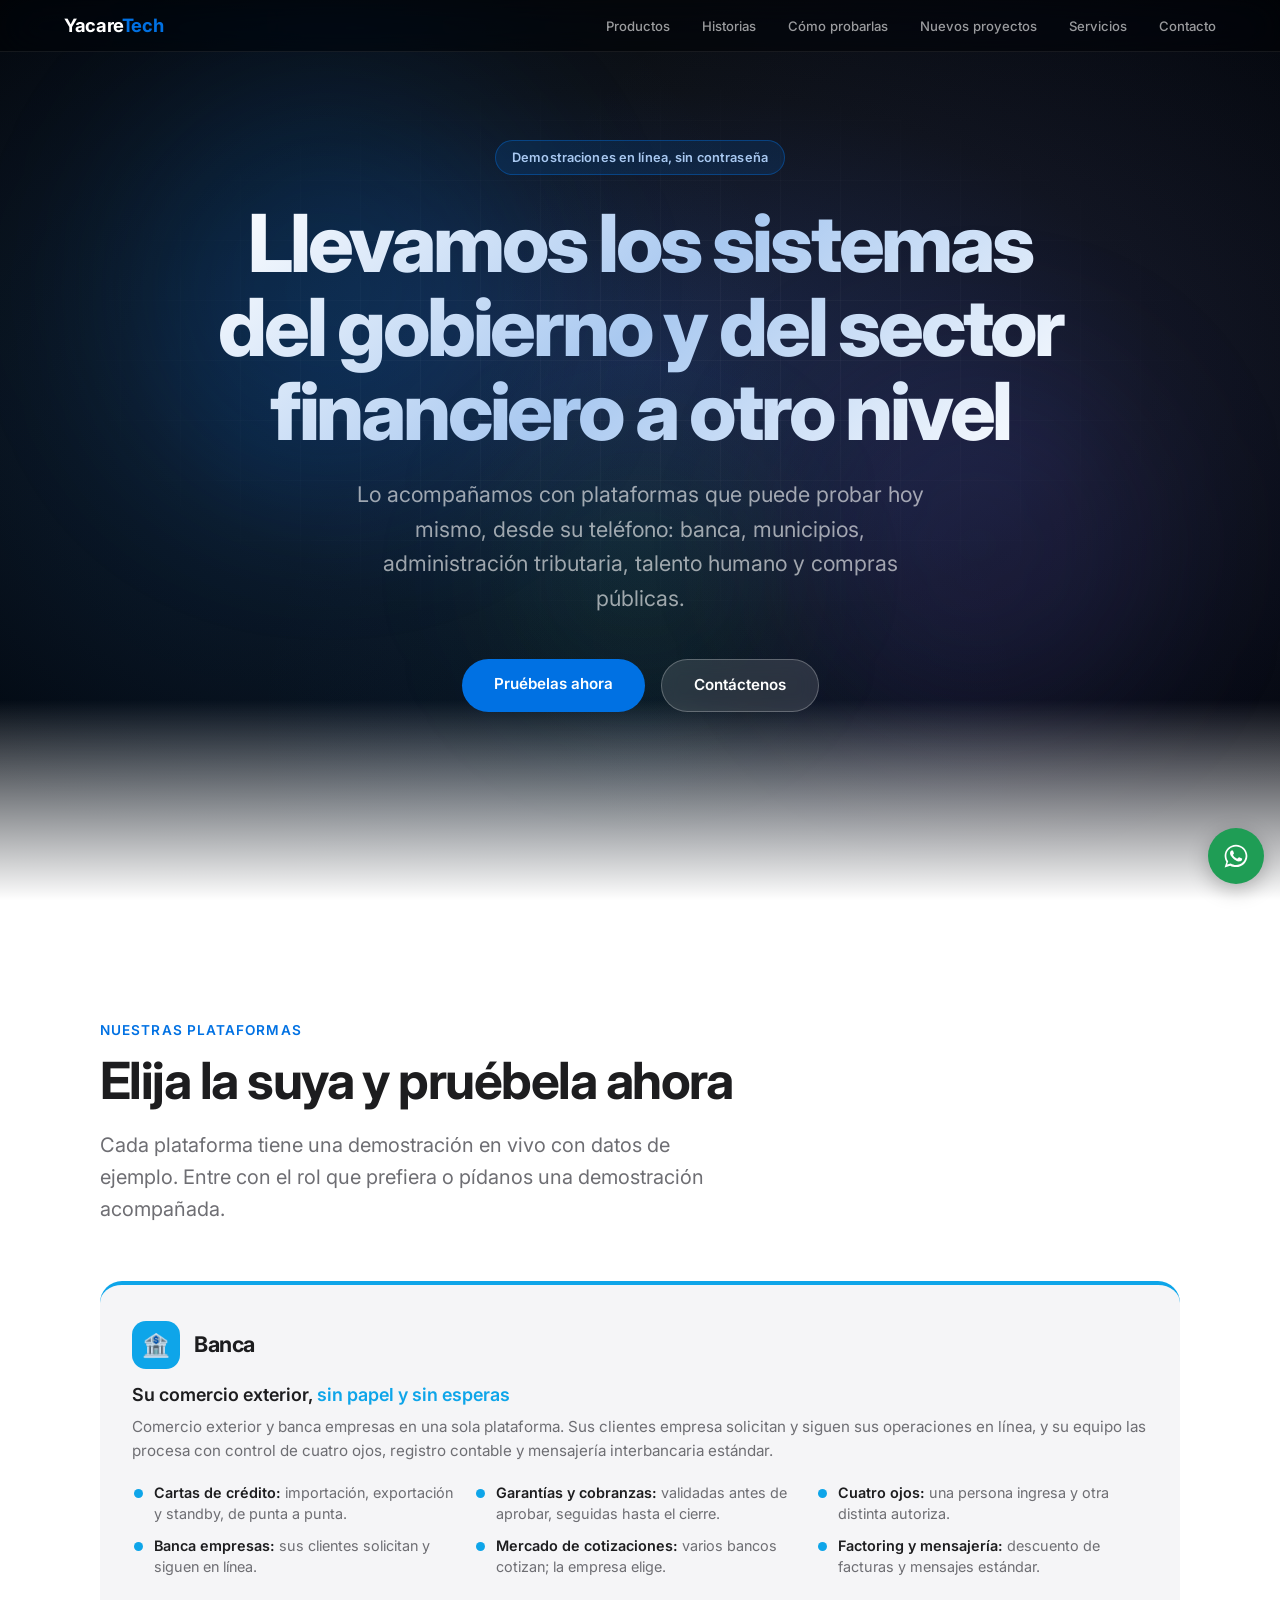
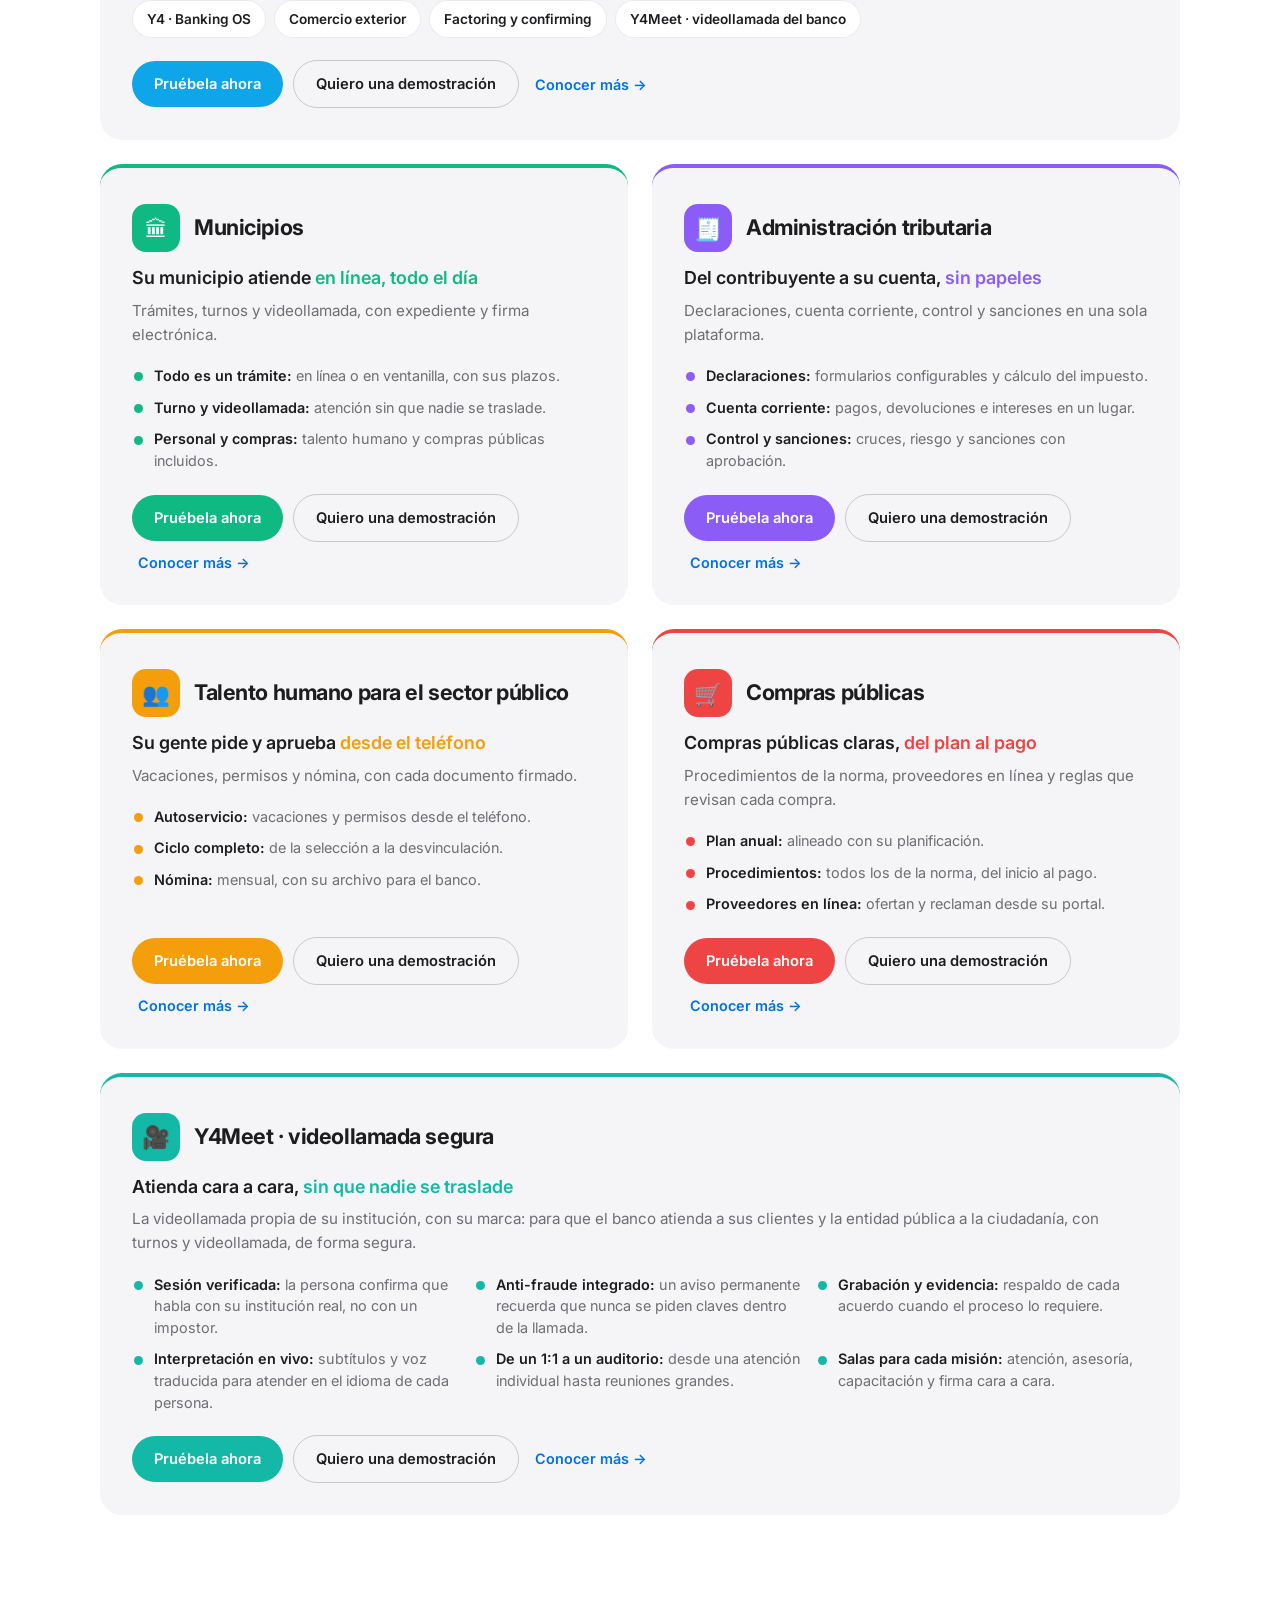
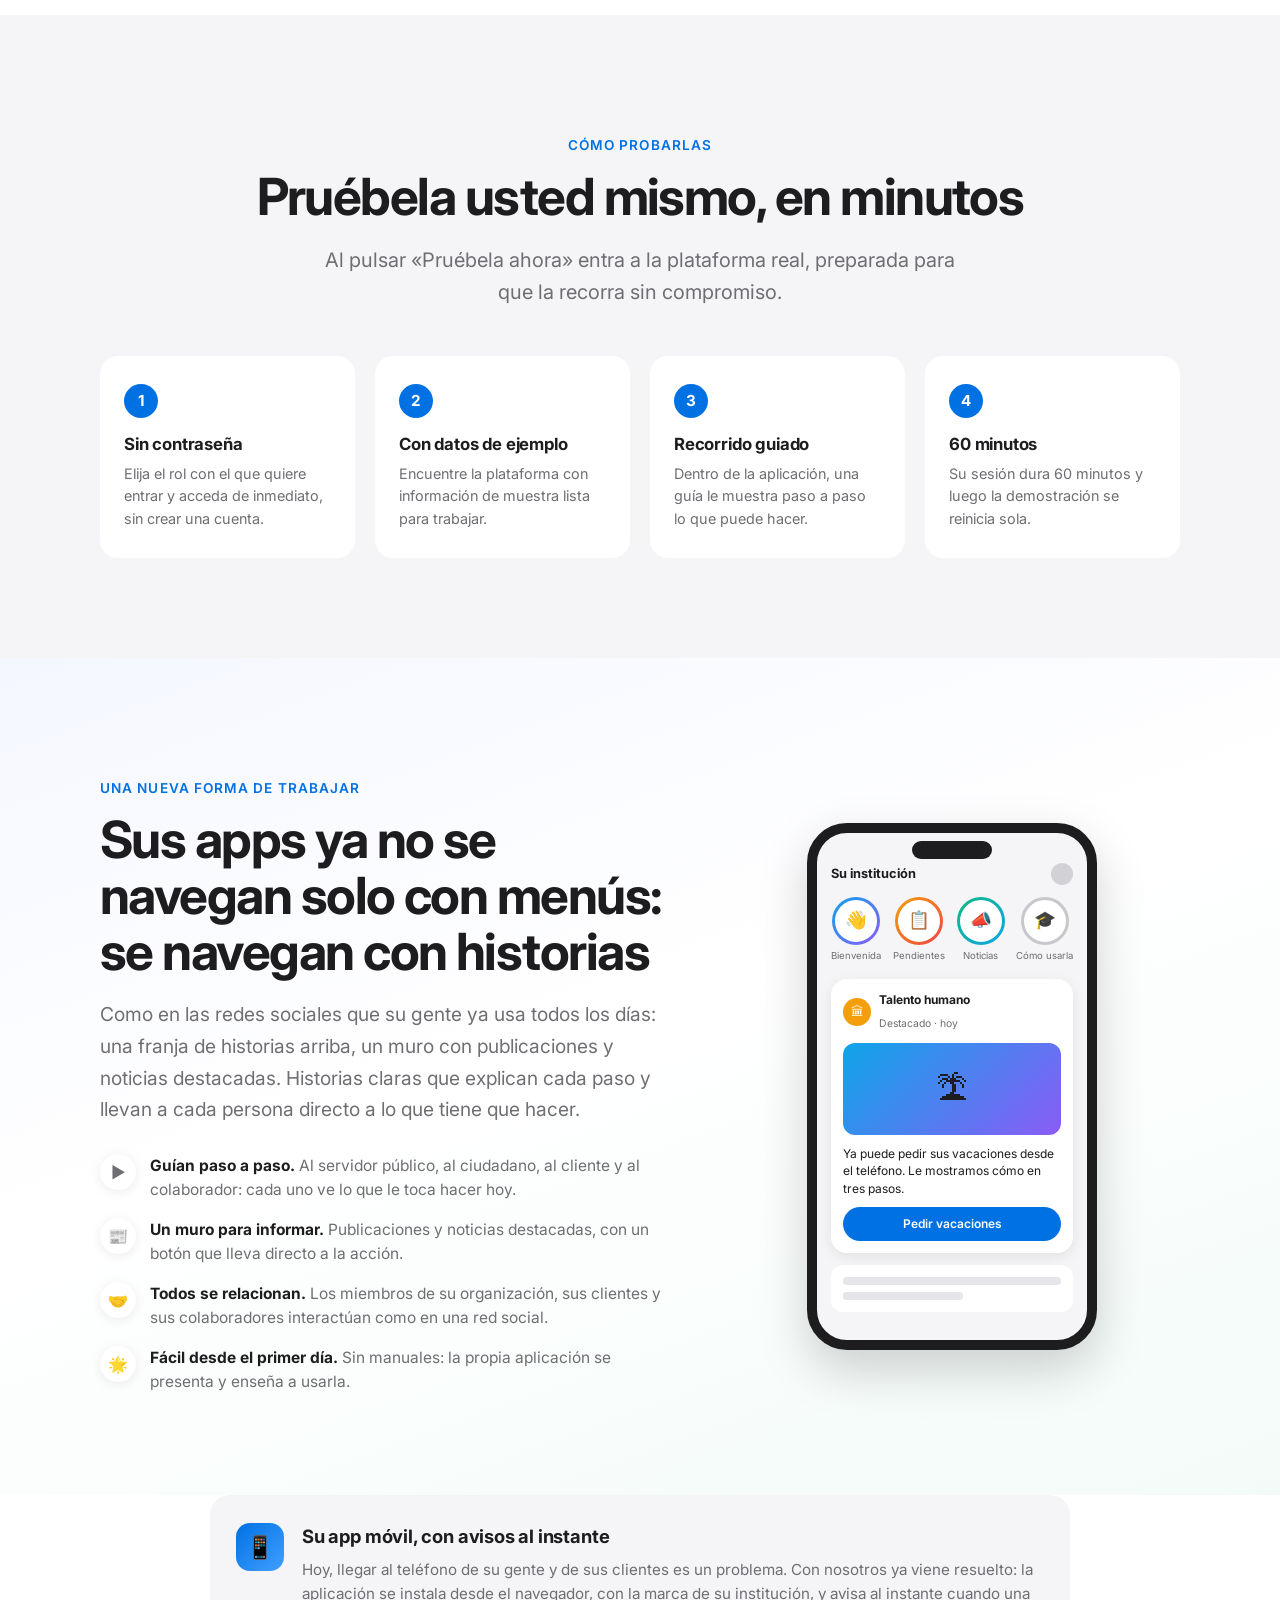
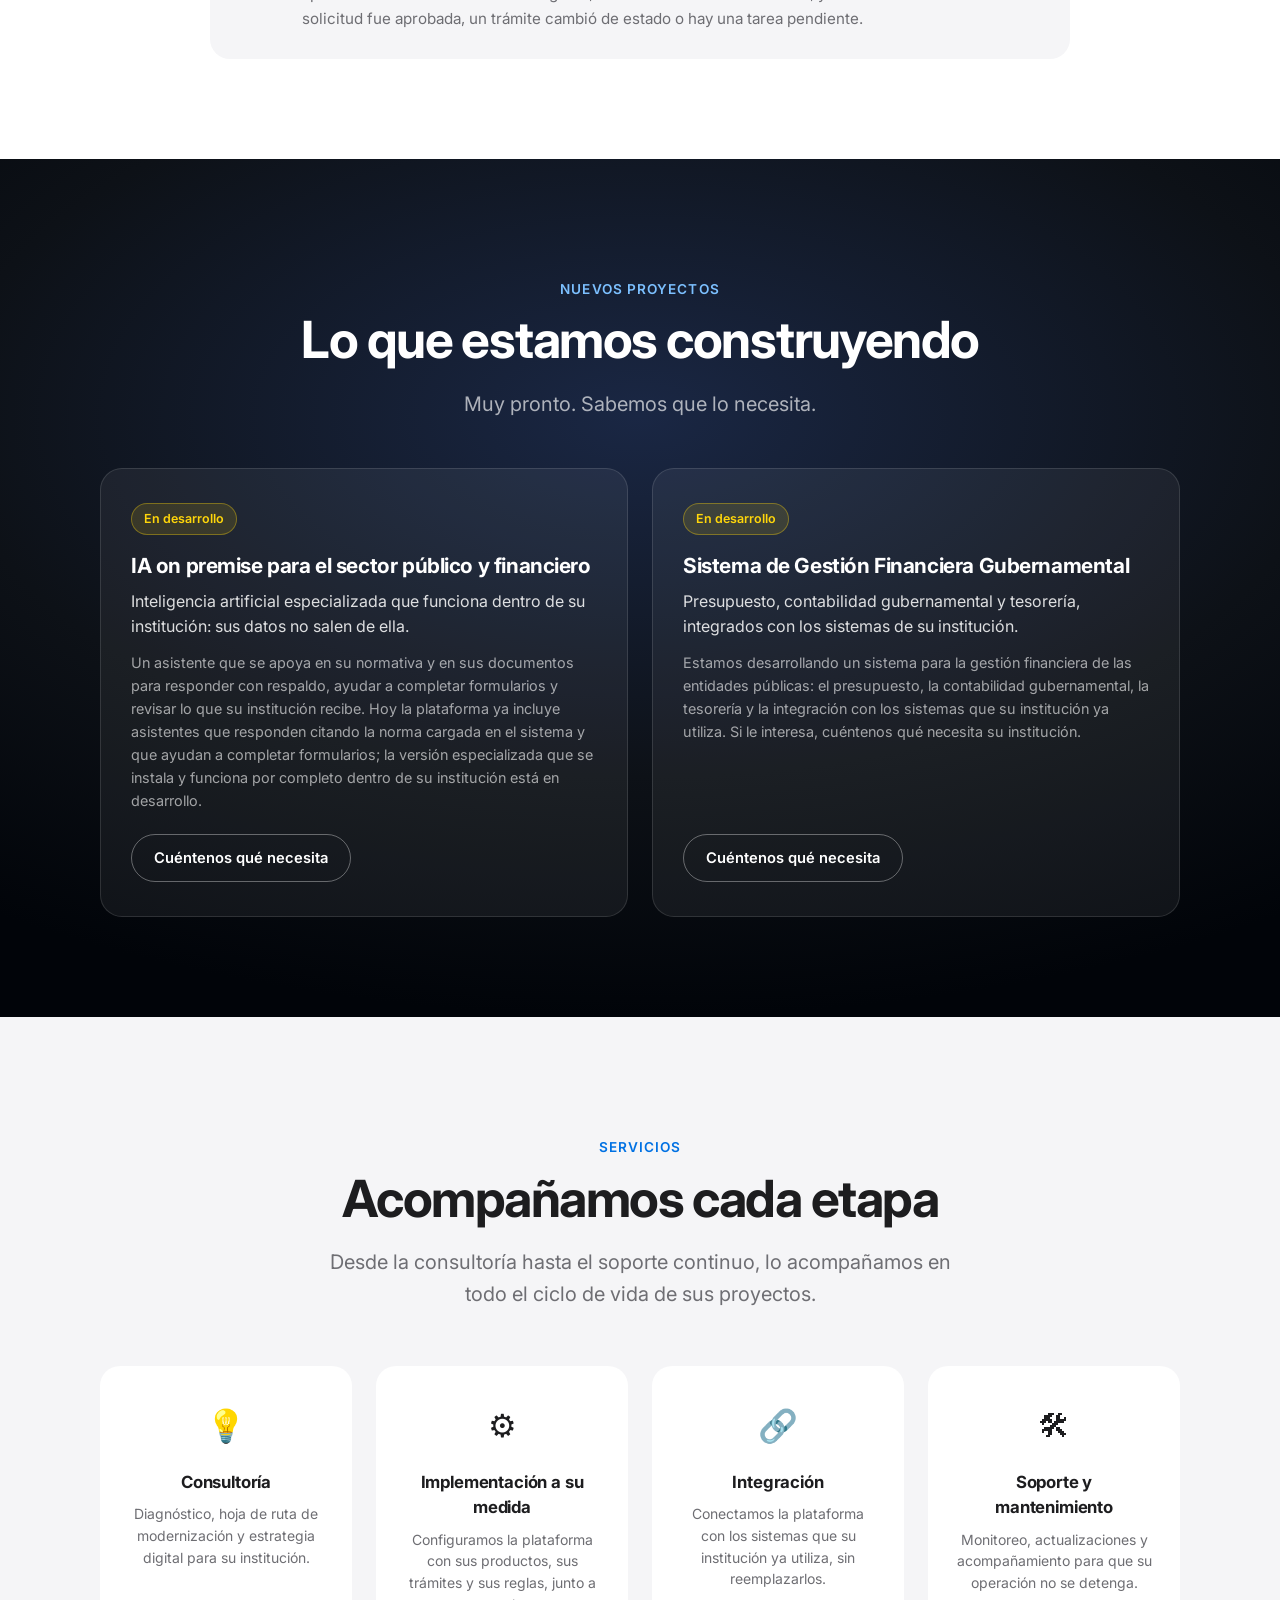
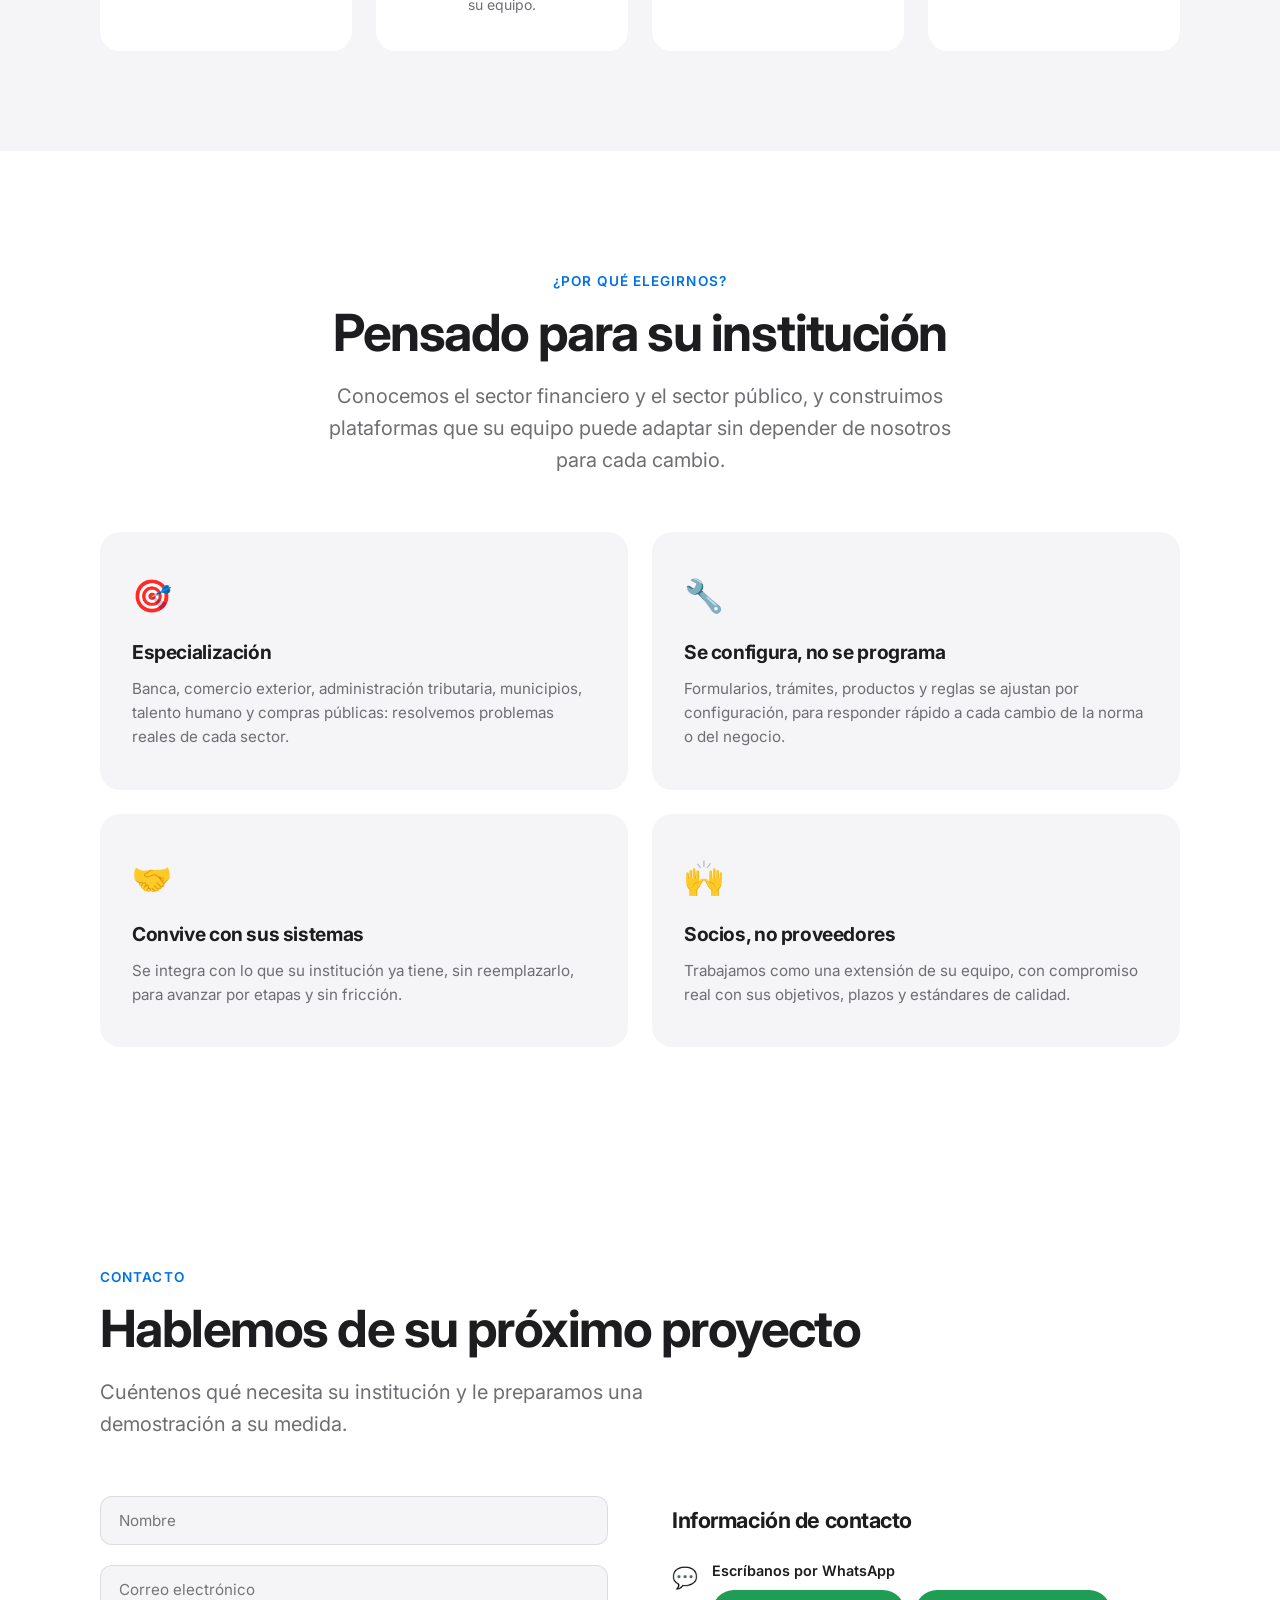
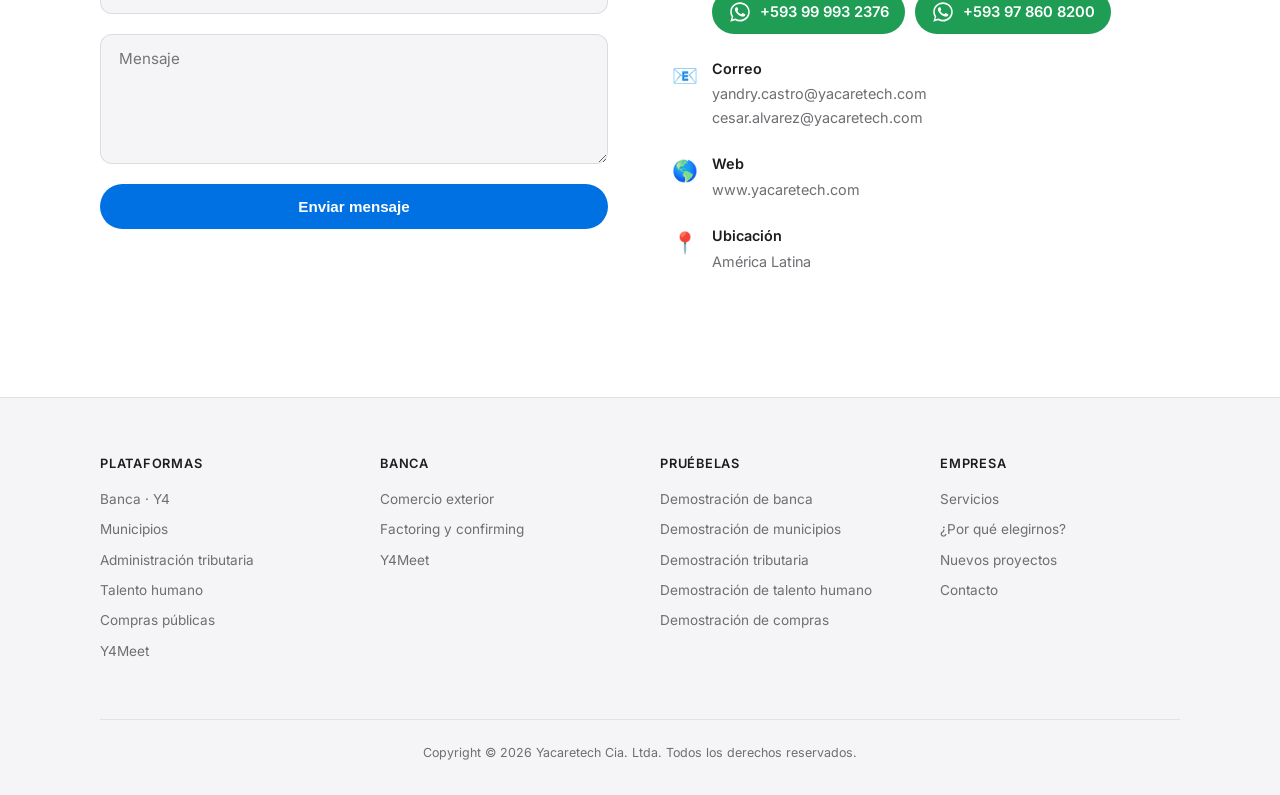
==== commit d58f14f8: "Inicio: Y4Meet como producto propio y navegación con historias como diferenciador Co-Authored-By: Cl" ====
--- a/index.html
+++ b/index.html
@@ -891,6 +891,31 @@
 .phone-card span { height: 8px; border-radius: 4px; background: #e5e5ea; }
 .phone-card span.short { width: 55%; }
 
+/* ---- Stories: navigate like a social network ---- */
+.stories-section { background: linear-gradient(160deg, #f5f7ff 0%, #ffffff 45%, #f3fbf8 100%); }
+.stories-grid { display: grid; grid-template-columns: minmax(0, 1.25fr) minmax(0, 1fr); gap: 56px; align-items: center; }
+.stories-lead { font-size: clamp(1.02rem, 2.3vw, 1.2rem); color: var(--text-secondary); line-height: 1.65; margin-bottom: 28px; max-width: 620px; }
+.stories-points { list-style: none; display: grid; gap: 16px; }
+.stories-points li { display: flex; gap: 14px; align-items: flex-start; font-size: 0.97rem; line-height: 1.55; color: var(--text-secondary); }
+.stories-points li > span { flex: 0 0 36px; width: 36px; height: 36px; border-radius: 50%; display: flex; align-items: center; justify-content: center; background: #fff; box-shadow: var(--card-shadow); font-size: 1rem; }
+.stories-points strong { color: var(--text-primary); }
+.phone-lg { width: 290px; aspect-ratio: auto; padding-bottom: 18px; }
+.phone-appbar { display: flex; justify-content: space-between; align-items: center; font-size: 0.8rem; margin-bottom: 12px; }
+.phone-appbar i { width: 22px; height: 22px; border-radius: 50%; background: #d1d1d6; }
+.wall-post { background: #fff; border-radius: 16px; padding: 12px; box-shadow: 0 4px 14px rgba(0,0,0,0.08); margin-bottom: 12px; }
+.wall-head { display: flex; gap: 8px; align-items: center; margin-bottom: 10px; }
+.wall-head b { display: block; font-size: 0.75rem; }
+.wall-head small { font-size: 0.65rem; color: var(--text-secondary); }
+.wall-avatar { width: 28px; height: 28px; border-radius: 50%; background: #F59E0B; color: #fff; display: flex; align-items: center; justify-content: center; font-size: 0.8rem; }
+.wall-media { height: 92px; border-radius: 12px; background: linear-gradient(135deg, #0EA5E9, #8B5CF6); display: flex; align-items: center; justify-content: center; font-size: 2rem; margin-bottom: 10px; }
+.wall-post p { font-size: 0.75rem; line-height: 1.45; margin-bottom: 10px; color: var(--text-primary); }
+.wall-btn { display: block; text-align: center; background: #0071e3; color: #fff; font-size: 0.75rem; font-weight: 600; padding: 8px; border-radius: 980px; }
+.newway-section { padding-top: 0; }
+.newway-wide { max-width: 860px; margin: 0 auto; }
+@media (max-width: 860px) {
+  .stories-grid { grid-template-columns: 1fr; gap: 40px; }
+}
+
 /* ---- New projects ---- */
 .projects-section { background: radial-gradient(ellipse 90% 70% at 50% 30%, #1a2744 0%, #0d1117 60%, #010409 100%); color: #fff; }
 .projects-section .section-title { color: #fff; }
@@ -939,6 +964,7 @@
 <a href="#" class="nav-logo">Yacare<span>Tech</span></a>
 <ul class="nav-links" id="navLinks">
 <li><a href="#productos">Productos</a></li>
+<li><a href="#historias">Historias</a></li>
 <li><a href="#demostracion">C&oacute;mo probarlas</a></li>
 <li><a href="#proyectos">Nuevos proyectos</a></li>
 <li><a href="#servicios">Servicios</a></li>
@@ -1072,6 +1098,27 @@
 </div>
 </article>
 
+<!-- Y4MEET -->
+<article class="vcard vcard-wide fade-in" style="--vc:#14B8A6" id="y4meet">
+<div class="vcard-head"><div class="vcard-icon">&#127909;</div><h3>Y4Meet &middot; videollamada segura</h3></div>
+<p class="vcard-hook">Atienda cara a cara, <em>sin que nadie se traslade</em></p>
+<p class="vcard-benefit">La videollamada propia de su instituci&oacute;n, con su marca: para que el banco atienda a sus clientes y la entidad p&uacute;blica a la ciudadan&iacute;a, con turnos y videollamada, de forma segura.</p>
+<ul class="vcard-caps">
+<li><strong>Sesi&oacute;n verificada:</strong> la persona confirma que habla con su instituci&oacute;n real, no con un impostor.</li>
+<li><strong>Anti-fraude integrado:</strong> un aviso permanente recuerda que nunca se piden claves dentro de la llamada.</li>
+<li><strong>Grabaci&oacute;n y evidencia:</strong> respaldo de cada acuerdo cuando el proceso lo requiere.</li>
+<li><strong>Interpretaci&oacute;n en vivo:</strong> subt&iacute;tulos y voz traducida para atender en el idioma de cada persona.</li>
+<li><strong>De un 1:1 a un auditorio:</strong> desde una atenci&oacute;n individual hasta reuniones grandes.</li>
+<li><strong>Salas para cada misi&oacute;n:</strong> atenci&oacute;n, asesor&iacute;a, capacitaci&oacute;n y firma cara a cara.</li>
+</ul>
+<div class="vcard-actions">
+<a class="btn-try" data-demo="BANCA" data-demo-action="try" href="#contacto">Pru&eacute;bela ahora</a>
+<a class="btn-lead" href="#contacto" data-topic="Y4Meet, videollamada segura">Quiero una demostraci&oacute;n</a>
+<a class="vcard-more" href="y4meet.html">Conocer m&aacute;s &rarr;</a>
+</div>
+</article>
+
+
 </div>
 </div>
 </section>
@@ -1093,48 +1140,50 @@
 </div>
 </section>
 
-<!-- ===== UNA NUEVA FORMA DE TRABAJAR ===== -->
-<section class="newway-section" id="nueva-forma">
+<!-- ===== HISTORIAS: navegacion como red social ===== -->
+<section class="stories-section" id="historias">
+<div class="container stories-grid">
+<div class="stories-copy fade-in">
+<p class="section-label">Una nueva forma de trabajar</p>
+<h2 class="section-title">Sus apps ya no se navegan solo con men&uacute;s: se navegan con historias</h2>
+<p class="stories-lead">Como en las redes sociales que su gente ya usa todos los d&iacute;as: una franja de historias arriba, un muro con publicaciones y noticias destacadas. Historias claras que explican cada paso y llevan a cada persona directo a lo que tiene que hacer.</p>
+<ul class="stories-points">
+<li><span>&#9654;</span><div><strong>Gu&iacute;an paso a paso.</strong> Al servidor p&uacute;blico, al ciudadano, al cliente y al colaborador: cada uno ve lo que le toca hacer hoy.</div></li>
+<li><span>&#128240;</span><div><strong>Un muro para informar.</strong> Publicaciones y noticias destacadas, con un bot&oacute;n que lleva directo a la acci&oacute;n.</div></li>
+<li><span>&#129309;</span><div><strong>Todos se relacionan.</strong> Los miembros de su organizaci&oacute;n, sus clientes y sus colaboradores interact&uacute;an como en una red social.</div></li>
+<li><span>&#127775;</span><div><strong>F&aacute;cil desde el primer d&iacute;a.</strong> Sin manuales: la propia aplicaci&oacute;n se presenta y ense&ntilde;a a usarla.</div></li>
+</ul>
+</div>
+<div class="phone-wrap fade-in" aria-hidden="true">
+<div class="phone phone-lg">
+<div class="phone-notch"></div>
+<div class="phone-appbar"><b>Su instituci&oacute;n</b><i></i></div>
+<div class="phone-stories">
+<div class="story"><span class="story-ring" style="--s1:#0EA5E9;--s2:#8B5CF6"><span class="story-face">&#128075;</span></span><small>Bienvenida</small></div>
+<div class="story"><span class="story-ring" style="--s1:#F59E0B;--s2:#EF4444"><span class="story-face">&#128203;</span></span><small>Pendientes</small></div>
+<div class="story"><span class="story-ring" style="--s1:#10B981;--s2:#0EA5E9"><span class="story-face">&#128227;</span></span><small>Noticias</small></div>
+<div class="story"><span class="story-ring story-seen"><span class="story-face">&#127891;</span></span><small>C&oacute;mo usarla</small></div>
+</div>
+<div class="wall-post">
+<div class="wall-head"><span class="wall-avatar">&#127963;</span><div><b>Talento humano</b><small>Destacado &middot; hoy</small></div></div>
+<div class="wall-media"><span>&#127965;</span></div>
+<p>Ya puede pedir sus vacaciones desde el tel&eacute;fono. Le mostramos c&oacute;mo en tres pasos.</p>
+<span class="wall-btn">Pedir vacaciones</span>
+</div>
+<div class="phone-card"><span></span><span class="short"></span></div>
+</div>
+</div>
+</div>
+</section>
+
+<!-- ===== APP MOVIL CON AVISOS ===== -->
+<section class="newway-section" id="app-movil">
 <div class="container">
-<div class="fade-in" style="text-align:center;">
-<p class="section-label">Incluido en cada plataforma</p>
-<h2 class="section-title">Una nueva forma de trabajar</h2>
-<p class="section-subtitle" style="margin:0 auto;">Dos beneficios que su gente y sus clientes notan desde el primer d&iacute;a.</p>
-</div>
-<div class="newway-grid">
-<div class="newway-text fade-in">
-<div class="newway-block">
+<div class="newway-block newway-wide fade-in">
 <div class="newway-icon">&#128241;</div>
 <div>
 <h3>Su app m&oacute;vil, con avisos al instante</h3>
 <p>Hoy, llegar al tel&eacute;fono de su gente y de sus clientes es un problema. Con nosotros ya viene resuelto: la aplicaci&oacute;n se instala desde el navegador, con la marca de su instituci&oacute;n, y avisa al instante cuando una solicitud fue aprobada, un tr&aacute;mite cambi&oacute; de estado o hay una tarea pendiente.</p>
-</div>
-</div>
-<div class="newway-block">
-<div class="newway-icon">&#10024;</div>
-<div>
-<h3>Historias que guían</h3>
-<p>Una nueva manera de navegar y relacionarse entre todos los miembros de su organizaci&oacute;n, sus clientes y colaboradores: historias que gu&iacute;an a cada persona paso a paso y hacen f&aacute;cil usar la plataforma desde el primer d&iacute;a. Publicaciones destacadas, lo que cada persona tiene pendiente y la presentaci&oacute;n de la propia aplicaci&oacute;n, a un toque.</p>
-</div>
-</div>
-</div>
-<div class="phone-wrap fade-in" aria-hidden="true">
-<div class="phone">
-<div class="phone-notch"></div>
-<div class="phone-notif">
-<span class="phone-notif-dot"></span>
-<div><strong>Solicitud aprobada</strong><span>Sus vacaciones fueron aprobadas.</span></div>
-</div>
-<div class="phone-stories">
-<div class="story"><span class="story-ring" style="--s1:#0EA5E9;--s2:#8B5CF6"><span class="story-face">&#128075;</span></span><small>Bienvenida</small></div>
-<div class="story"><span class="story-ring" style="--s1:#F59E0B;--s2:#EF4444"><span class="story-face">&#128203;</span></span><small>Pendientes</small></div>
-<div class="story"><span class="story-ring" style="--s1:#10B981;--s2:#0EA5E9"><span class="story-face">&#128227;</span></span><small>Avisos</small></div>
-<div class="story"><span class="story-ring story-seen"><span class="story-face">&#127891;</span></span><small>Gu&iacute;a</small></div>
-</div>
-<div class="phone-card"><span></span><span></span><span class="short"></span></div>
-<div class="phone-card"><span></span><span class="short"></span></div>
-<div class="phone-card"><span></span><span></span><span class="short"></span></div>
-</div>
 </div>
 </div>
 </div>
@@ -1294,6 +1343,7 @@
 <a href="tributaria.html">Administraci&oacute;n tributaria</a>
 <a href="talento.html">Talento humano</a>
 <a href="compras.html">Compras p&uacute;blicas</a>
+<a href="y4meet.html">Y4Meet</a>
 </div>
 <div class="footer-col">
 <h4>Banca</h4>
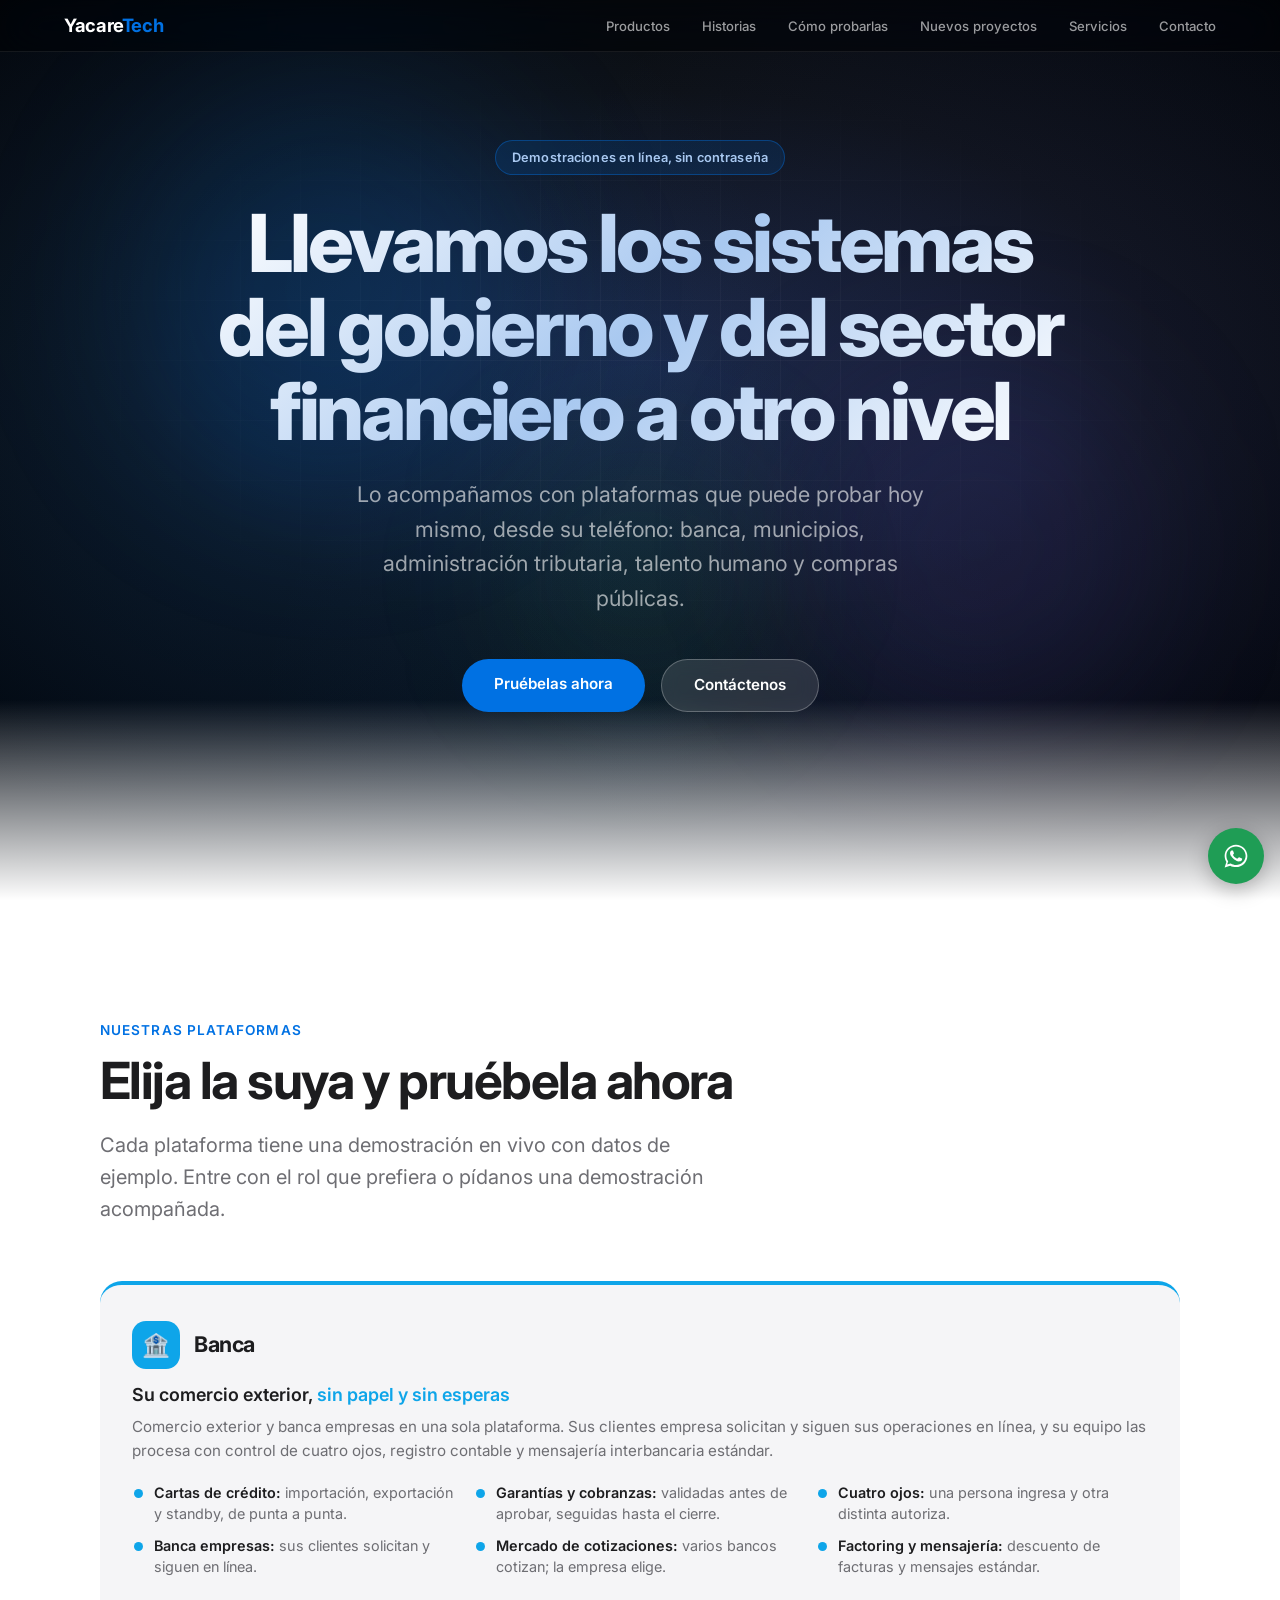
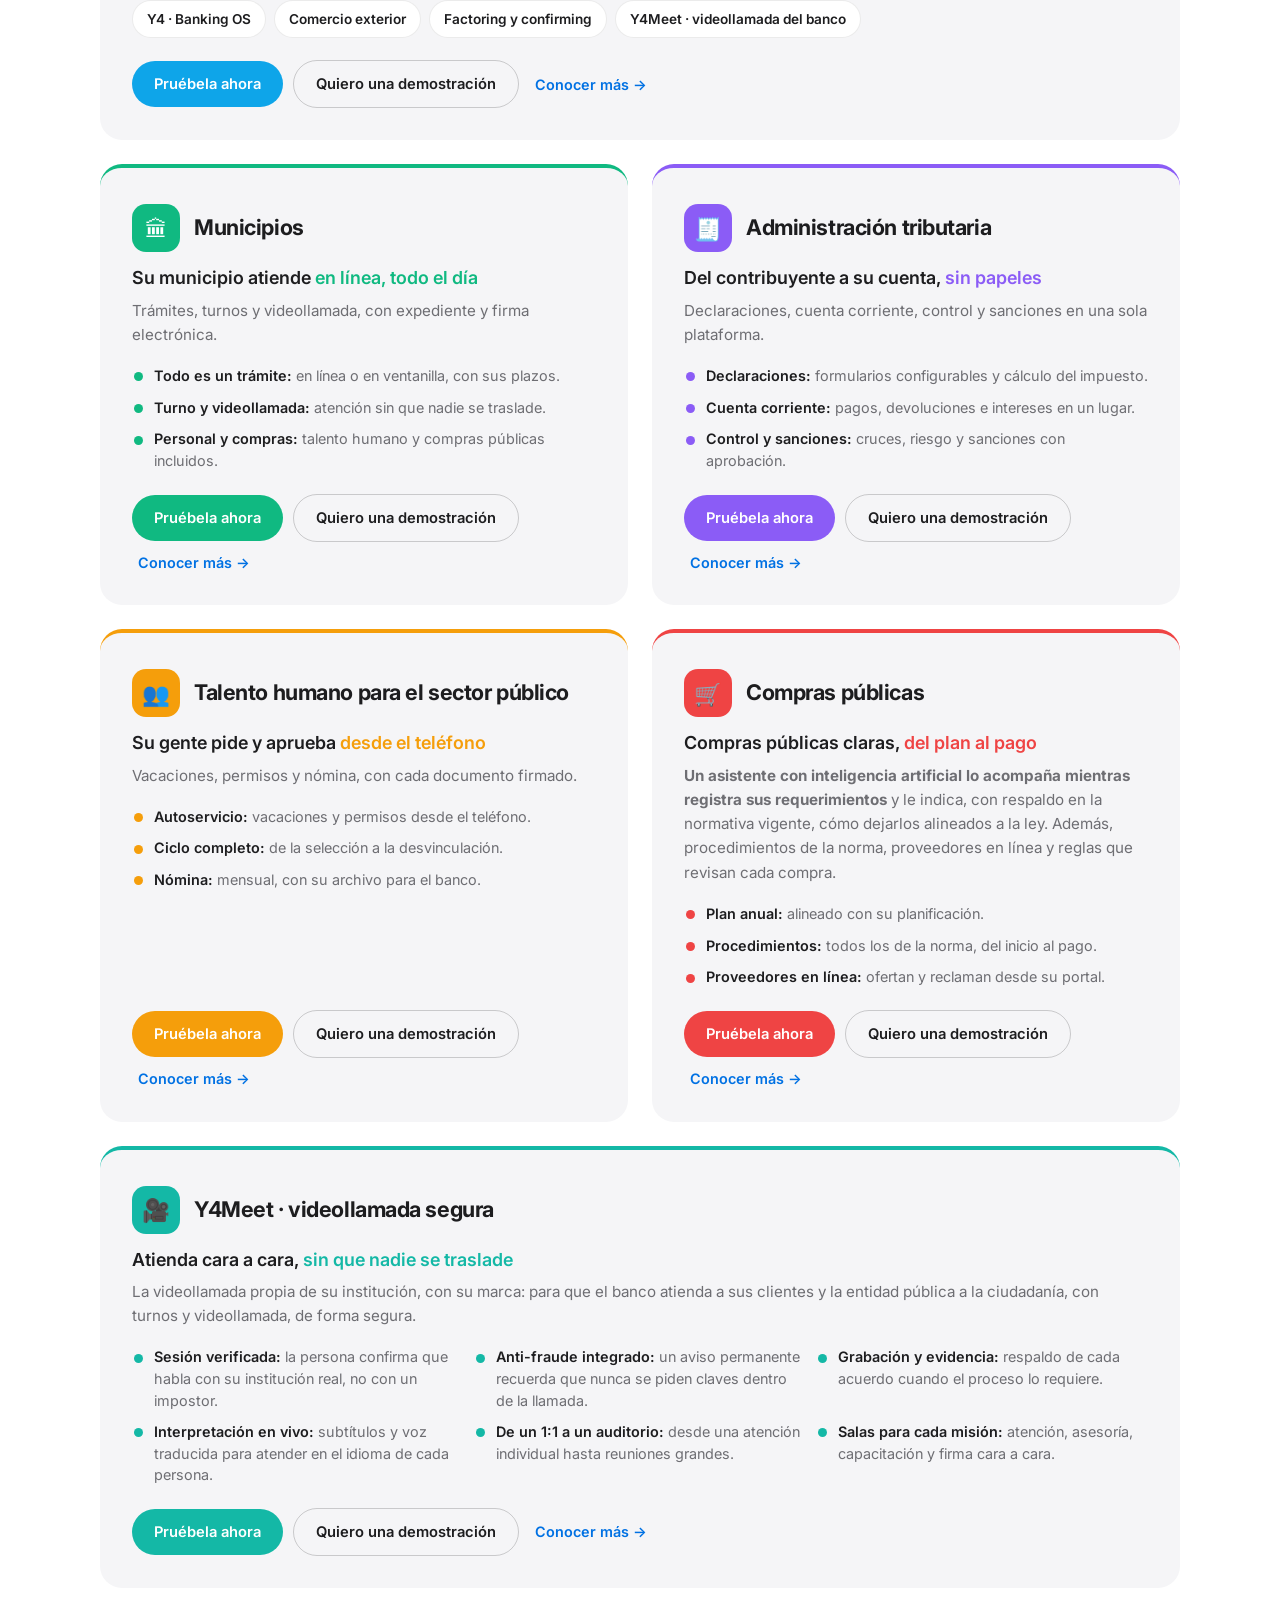
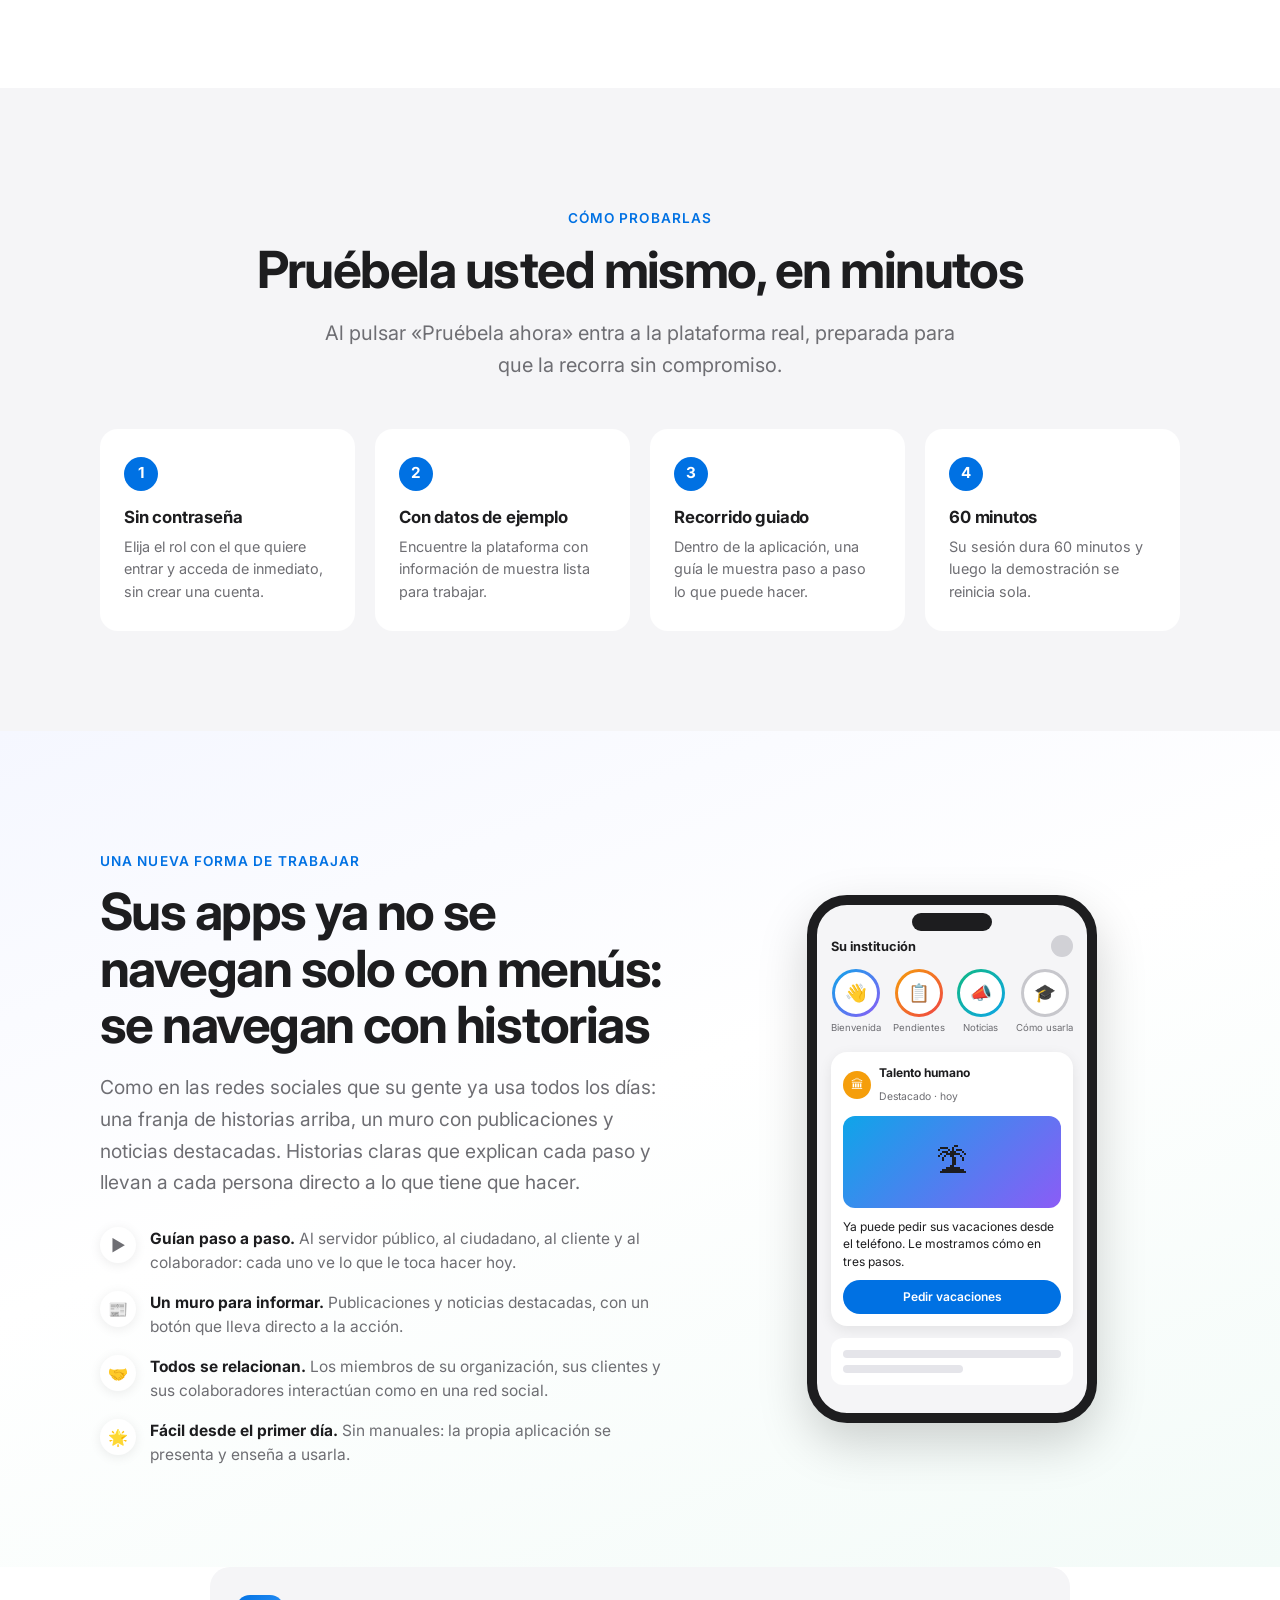
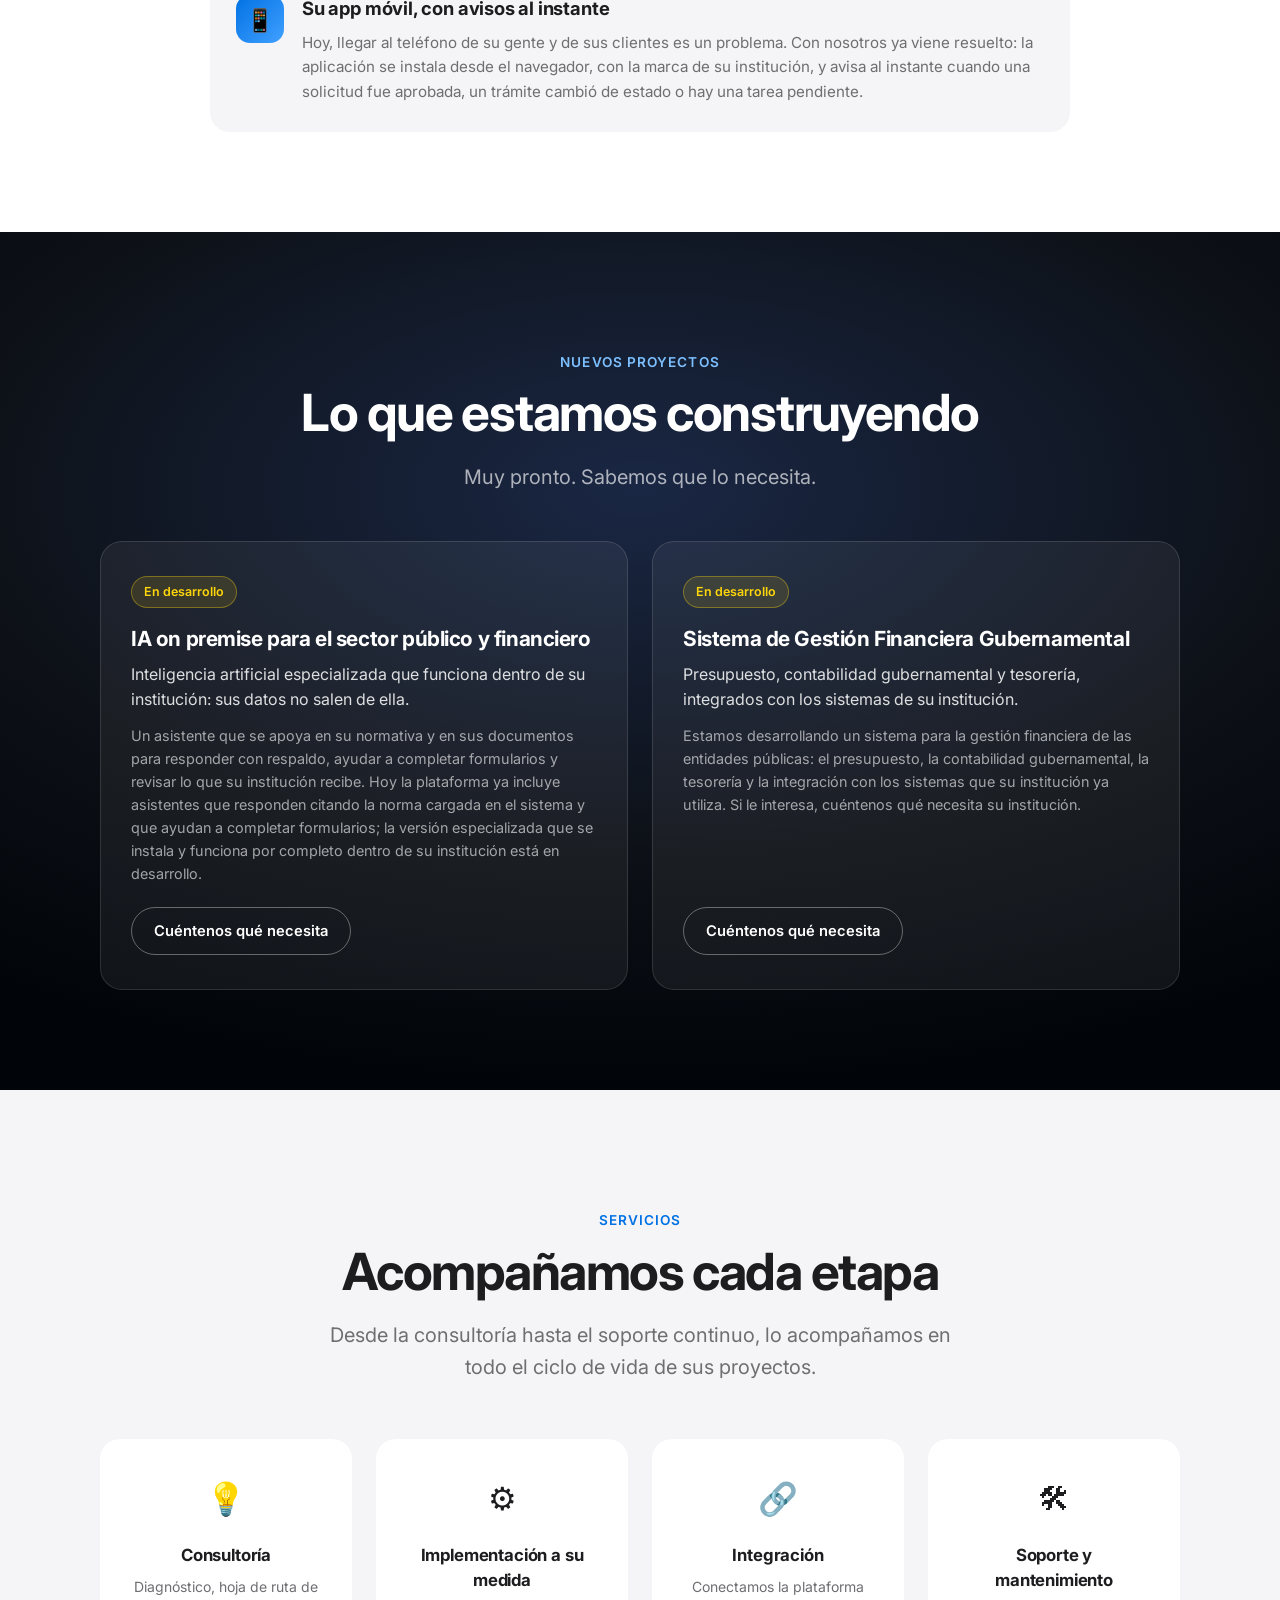
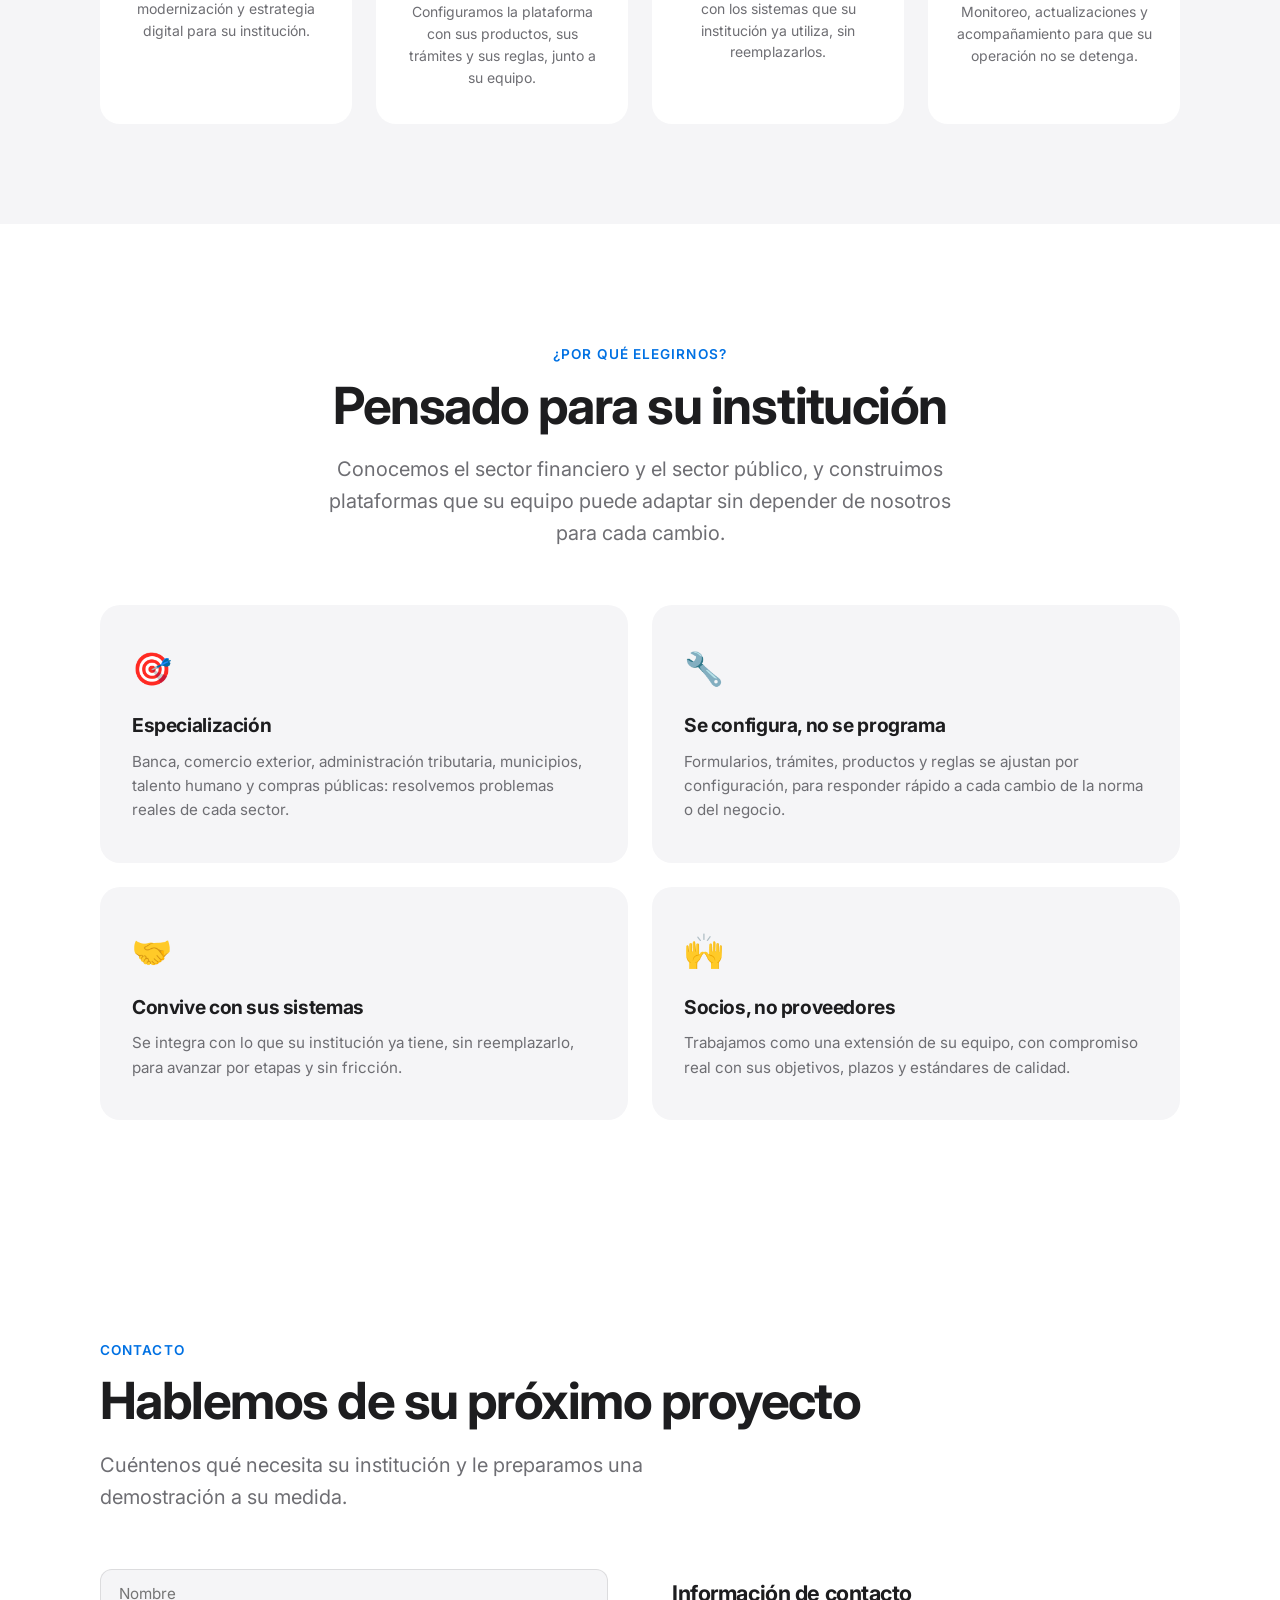
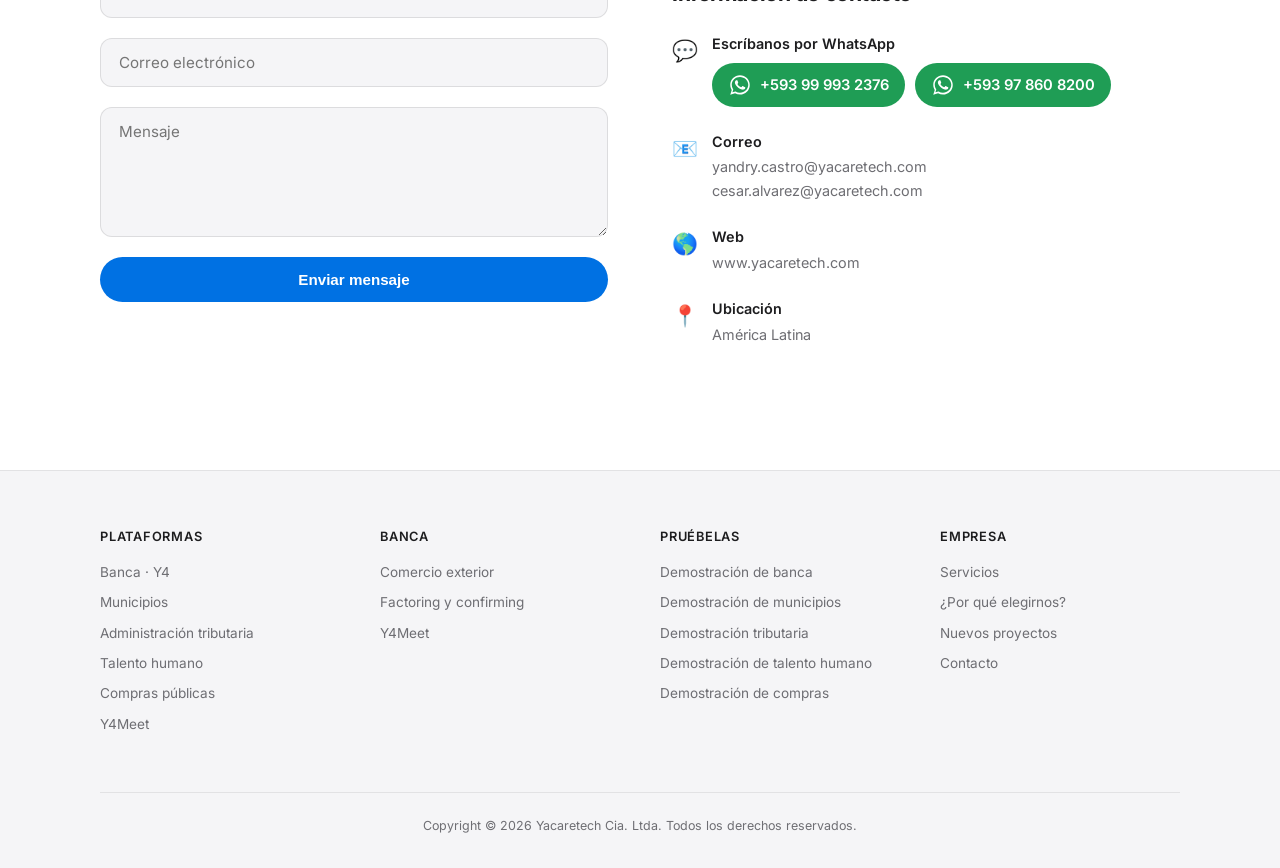
==== commit 8eb5e65e: "Compras y Comercio exterior: páginas nuevas desde la vitrina, con el asistente de IA como beneficio " ====
--- a/index.html
+++ b/index.html
@@ -1085,7 +1085,7 @@
 <article class="vcard fade-in" style="--vc:#EF4444" id="compras">
 <div class="vcard-head"><div class="vcard-icon">&#128722;</div><h3>Compras p&uacute;blicas</h3></div>
 <p class="vcard-hook">Compras p&uacute;blicas claras, <em>del plan al pago</em></p>
-<p class="vcard-benefit">Procedimientos de la norma, proveedores en l&iacute;nea y reglas que revisan cada compra.</p>
+<p class="vcard-benefit"><strong>Un asistente con inteligencia artificial lo acompa&ntilde;a mientras registra sus requerimientos</strong> y le indica, con respaldo en la normativa vigente, c&oacute;mo dejarlos alineados a la ley. Adem&aacute;s, procedimientos de la norma, proveedores en l&iacute;nea y reglas que revisan cada compra.</p>
 <ul class="vcard-caps">
 <li><strong>Plan anual:</strong> alineado con su planificaci&oacute;n.</li>
 <li><strong>Procedimientos:</strong> todos los de la norma, del inicio al pago.</li>
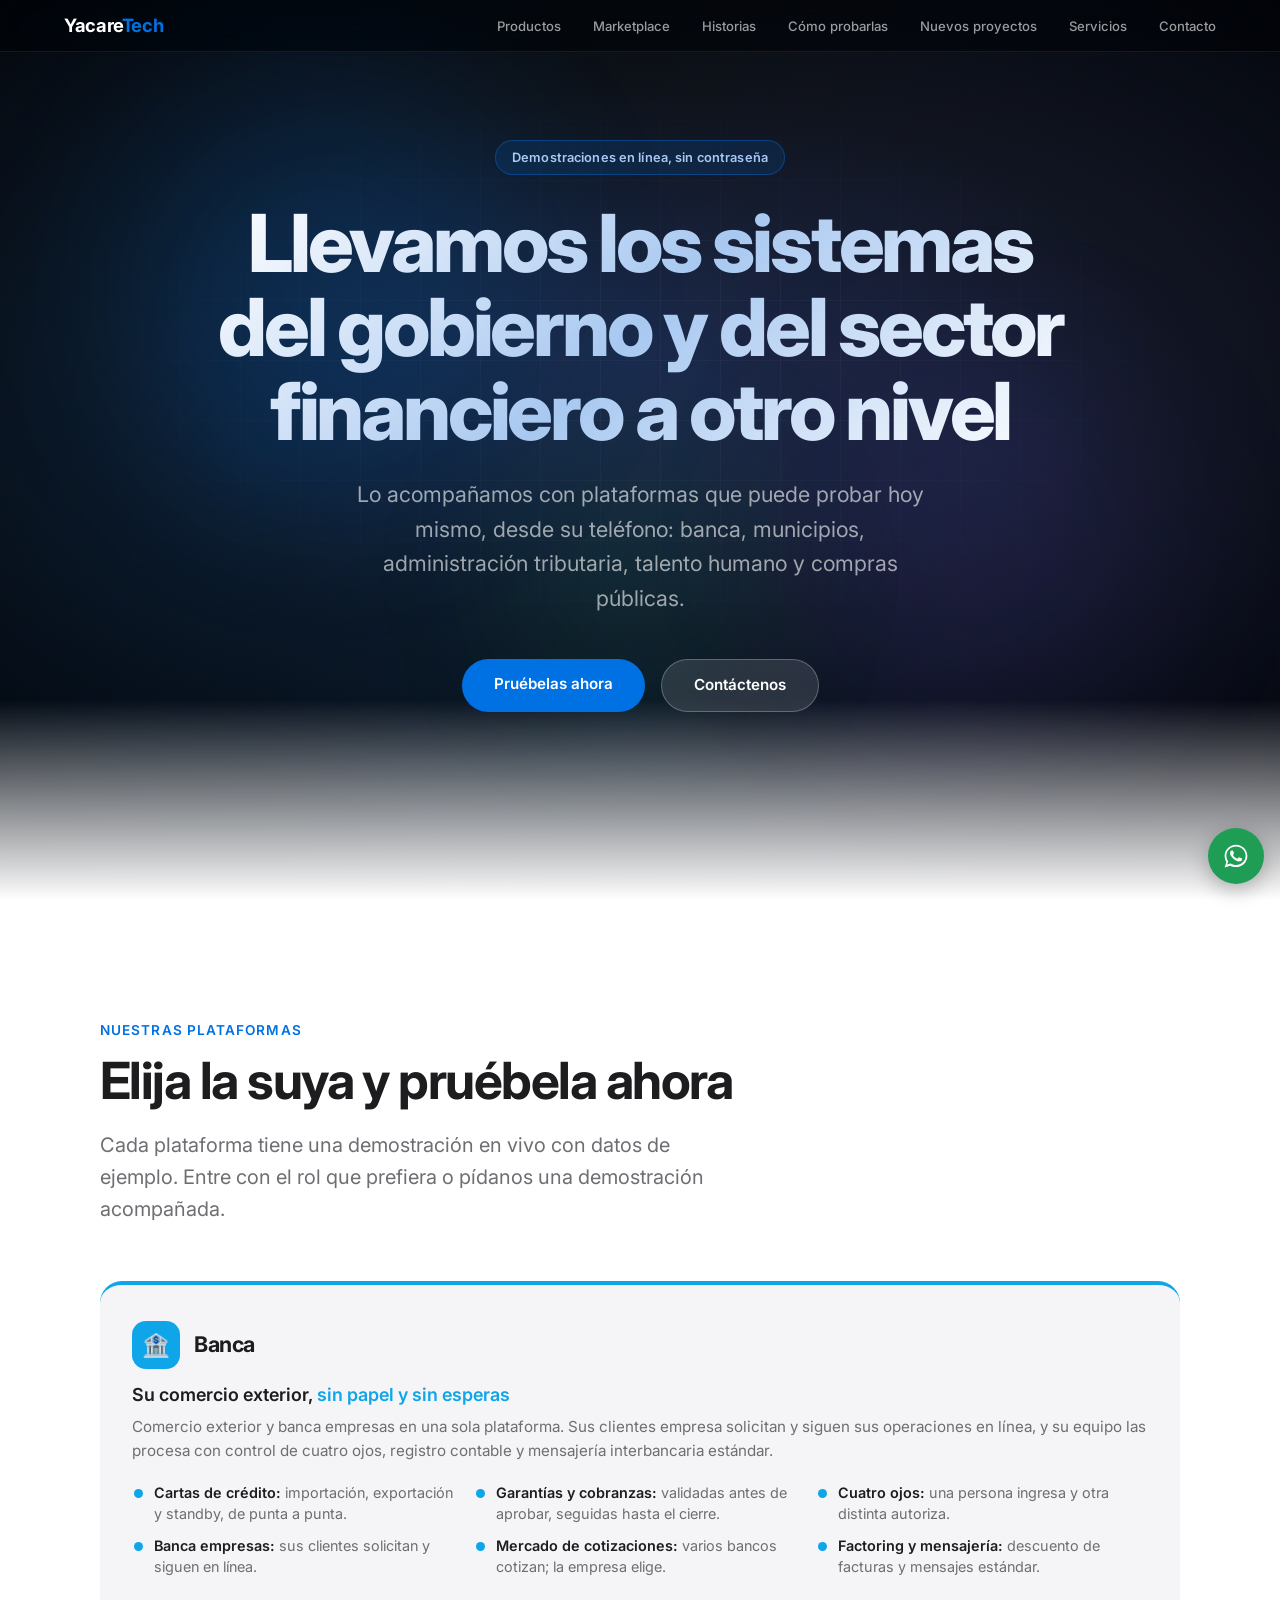
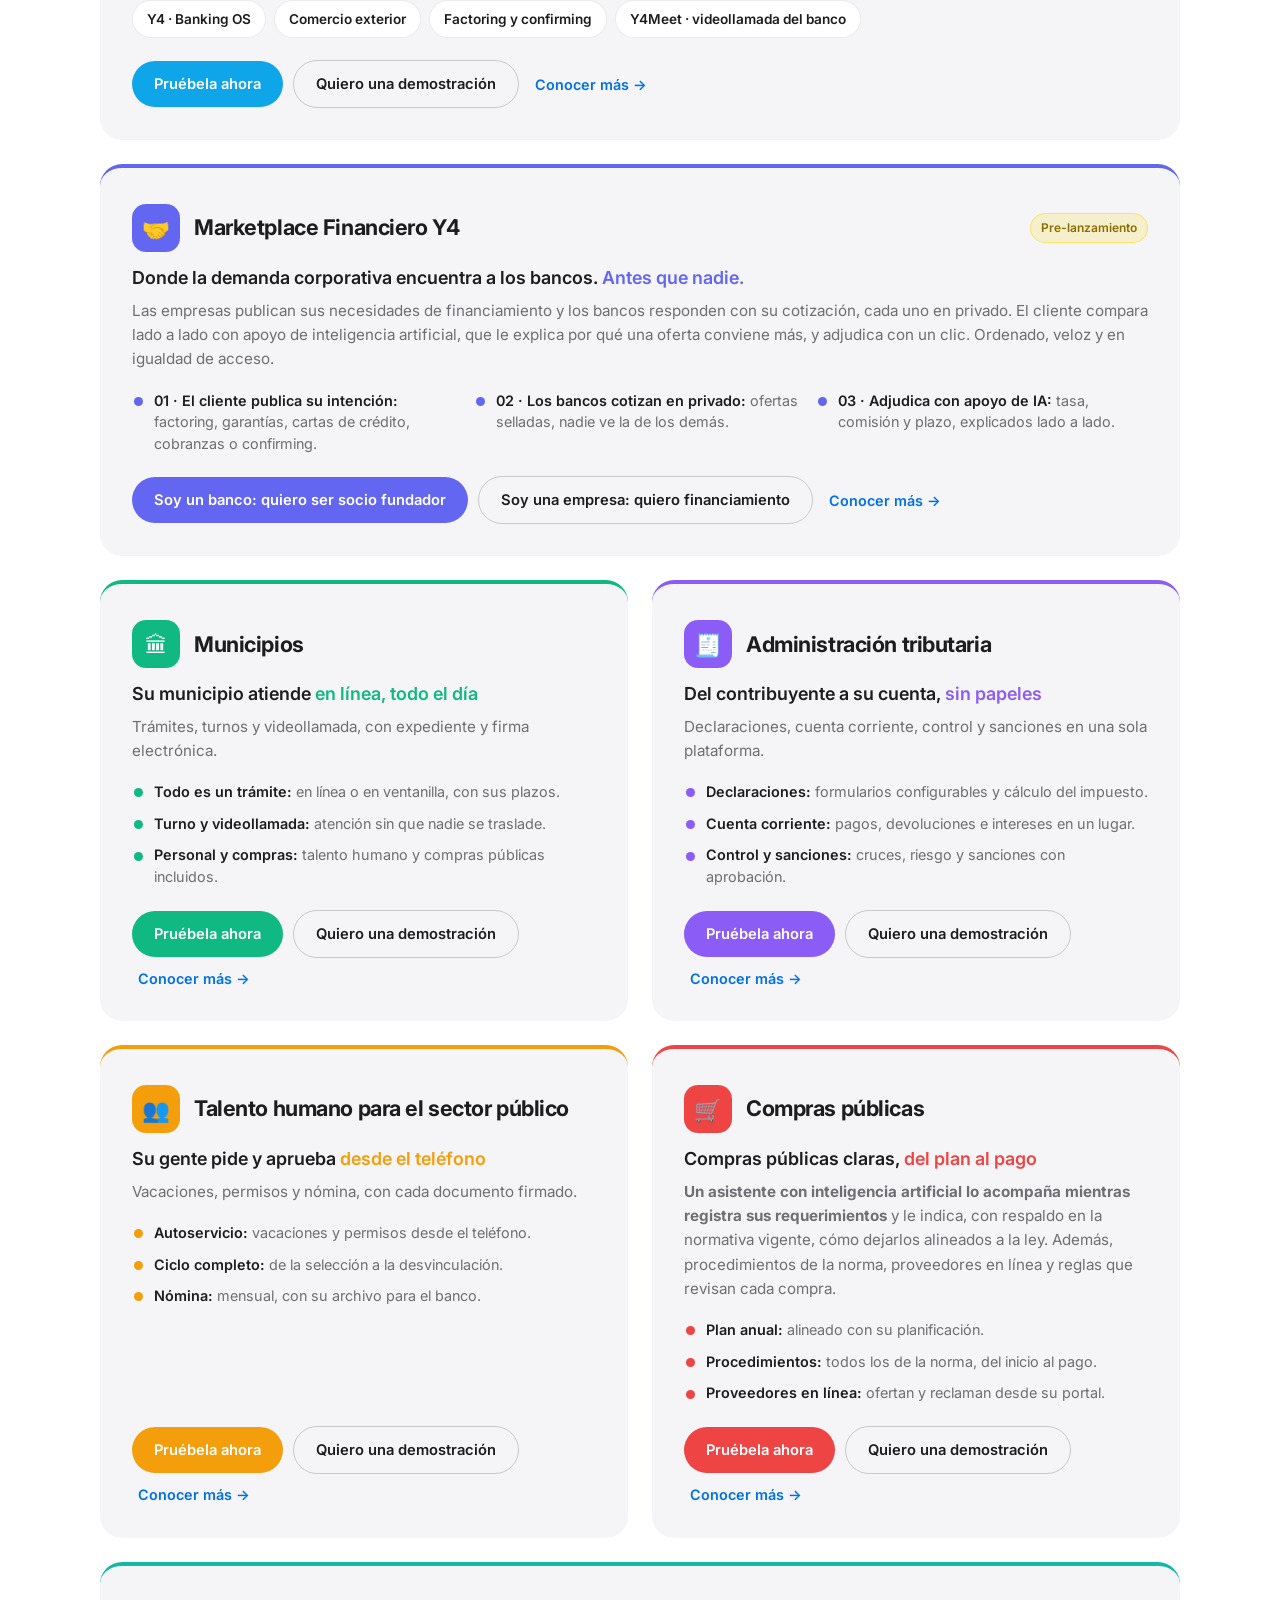
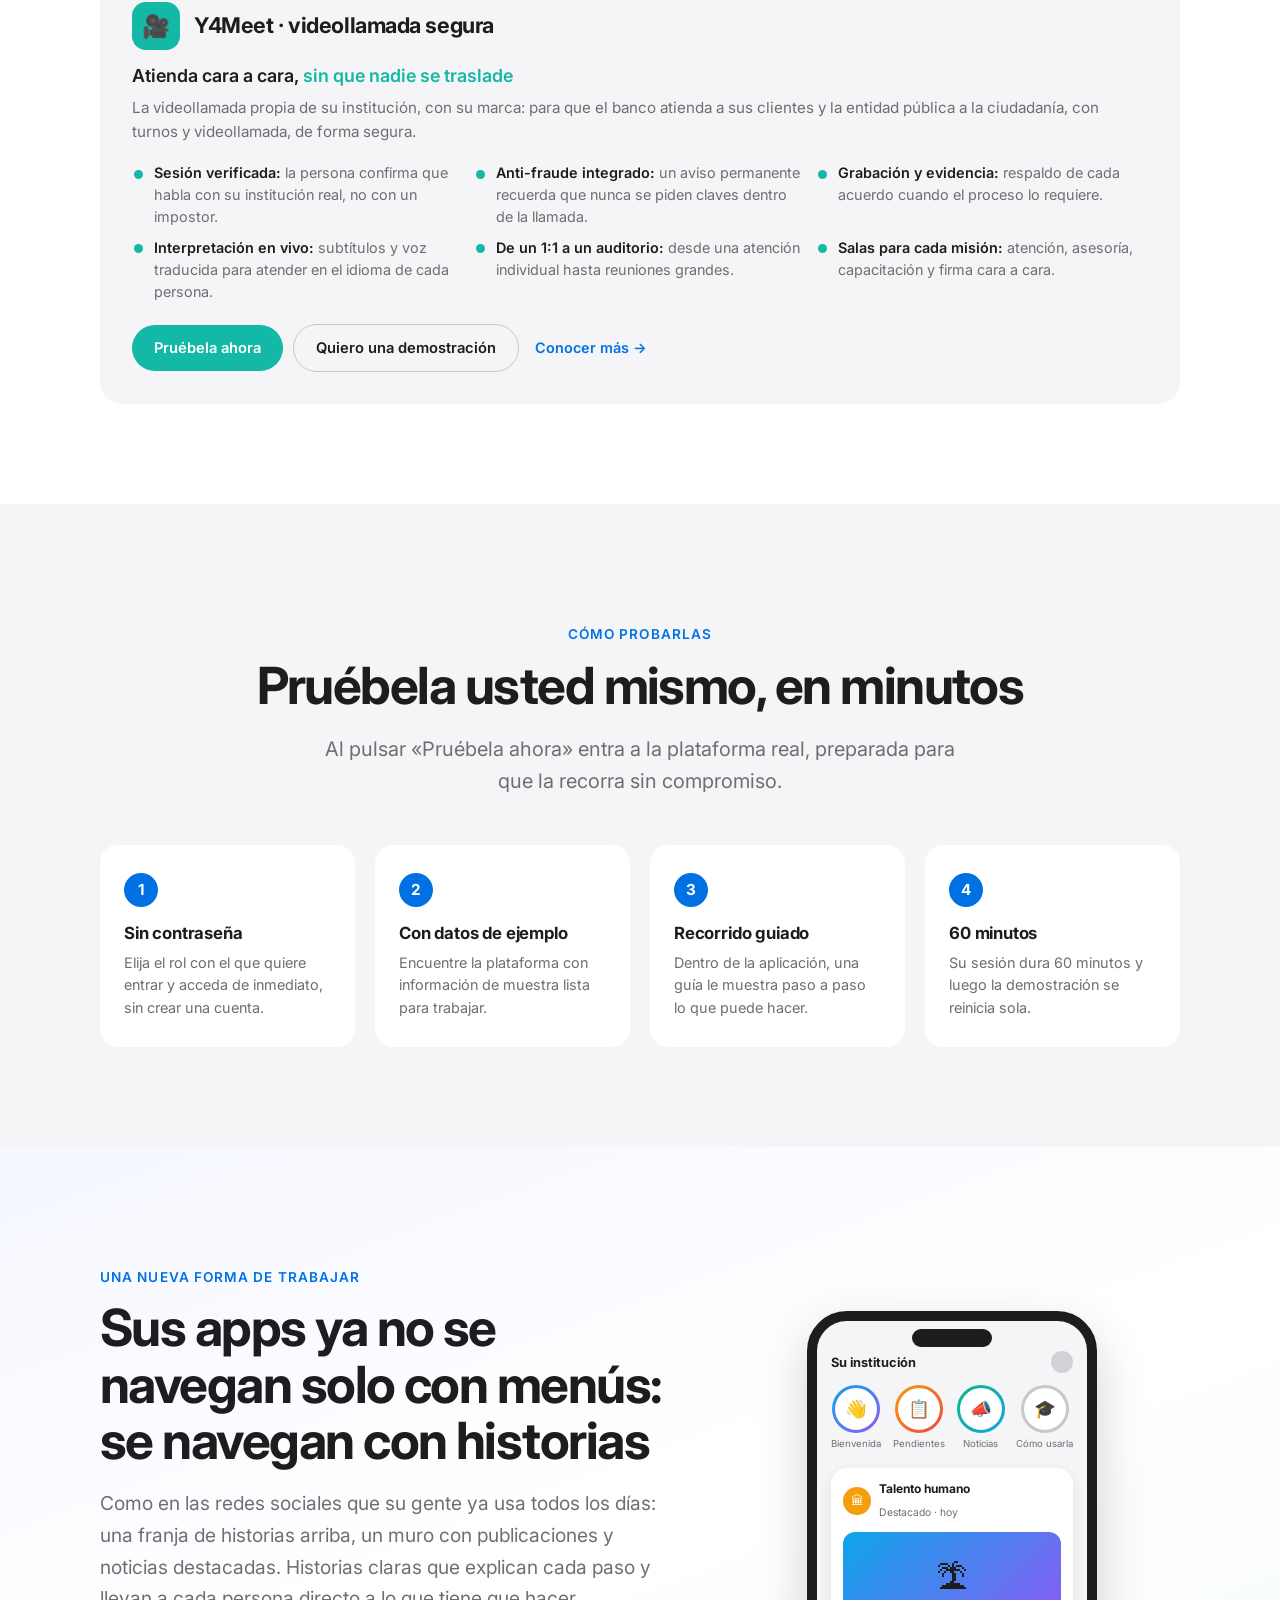
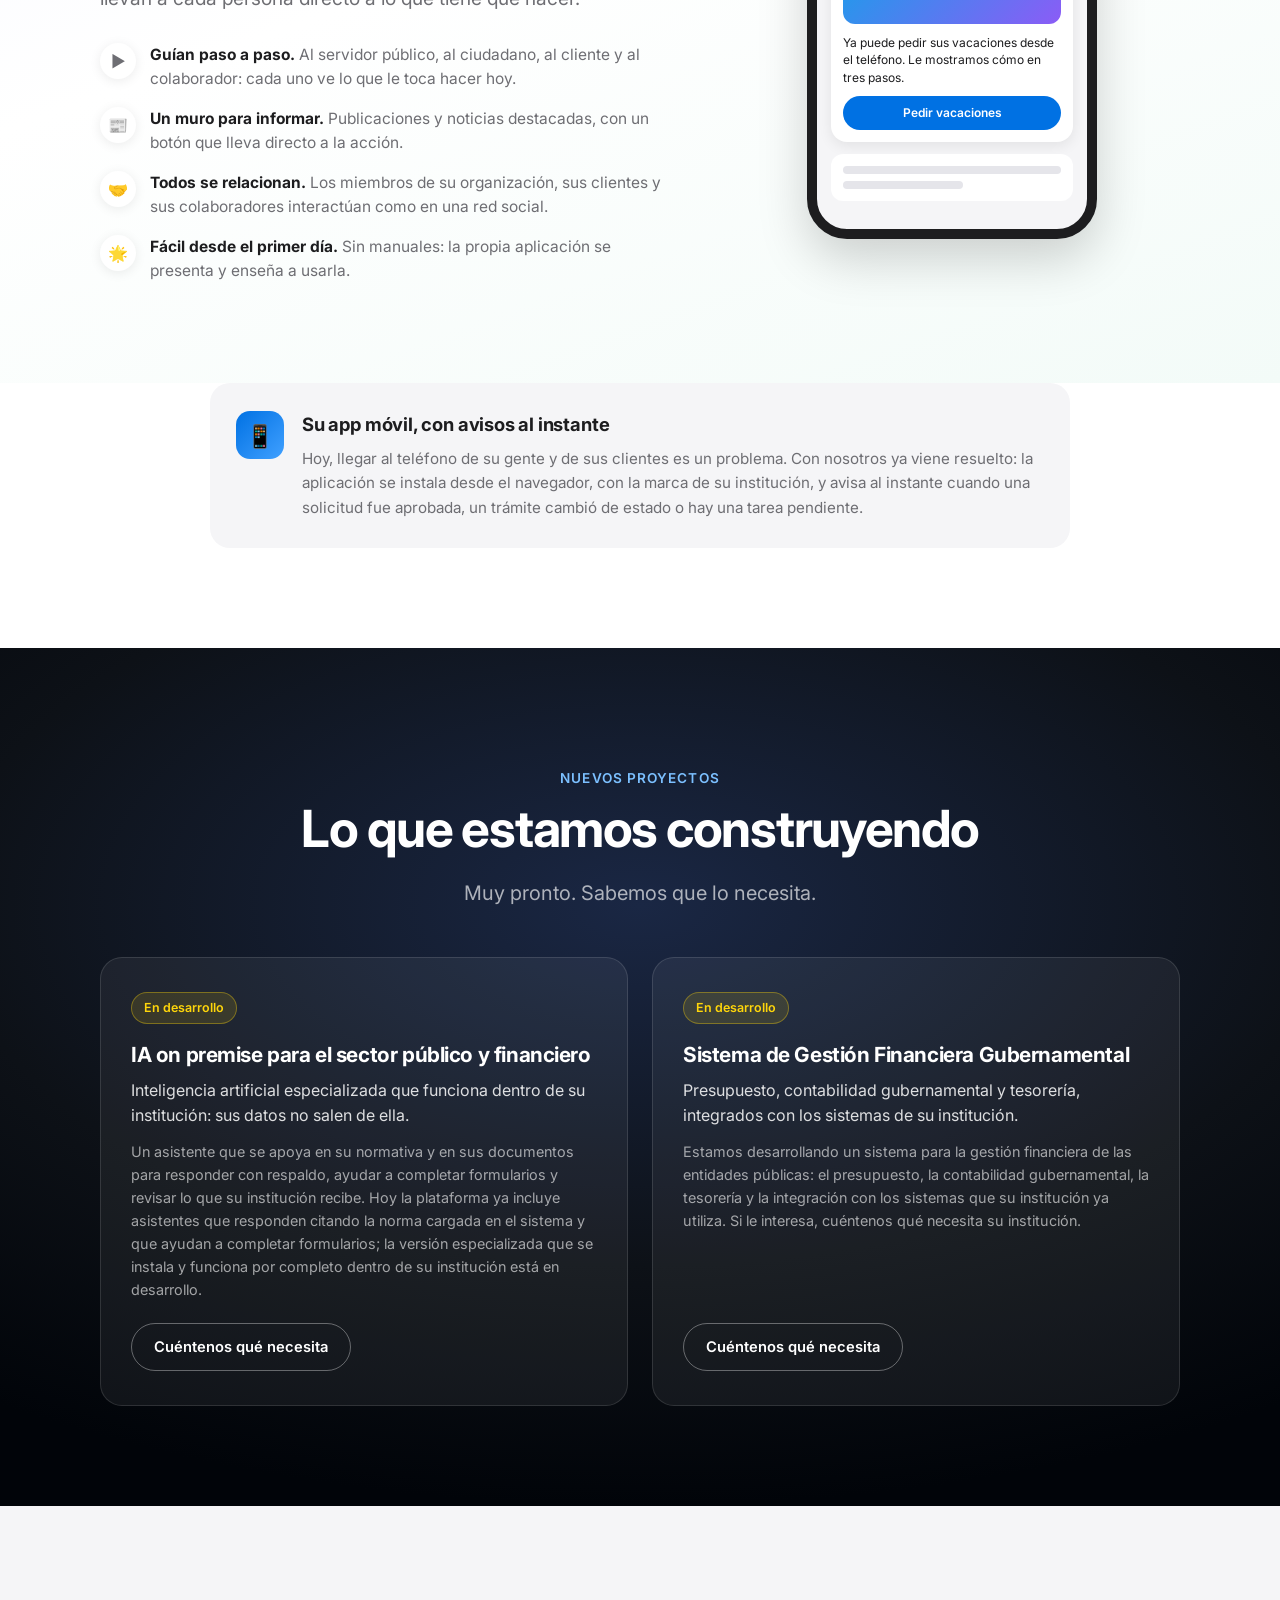
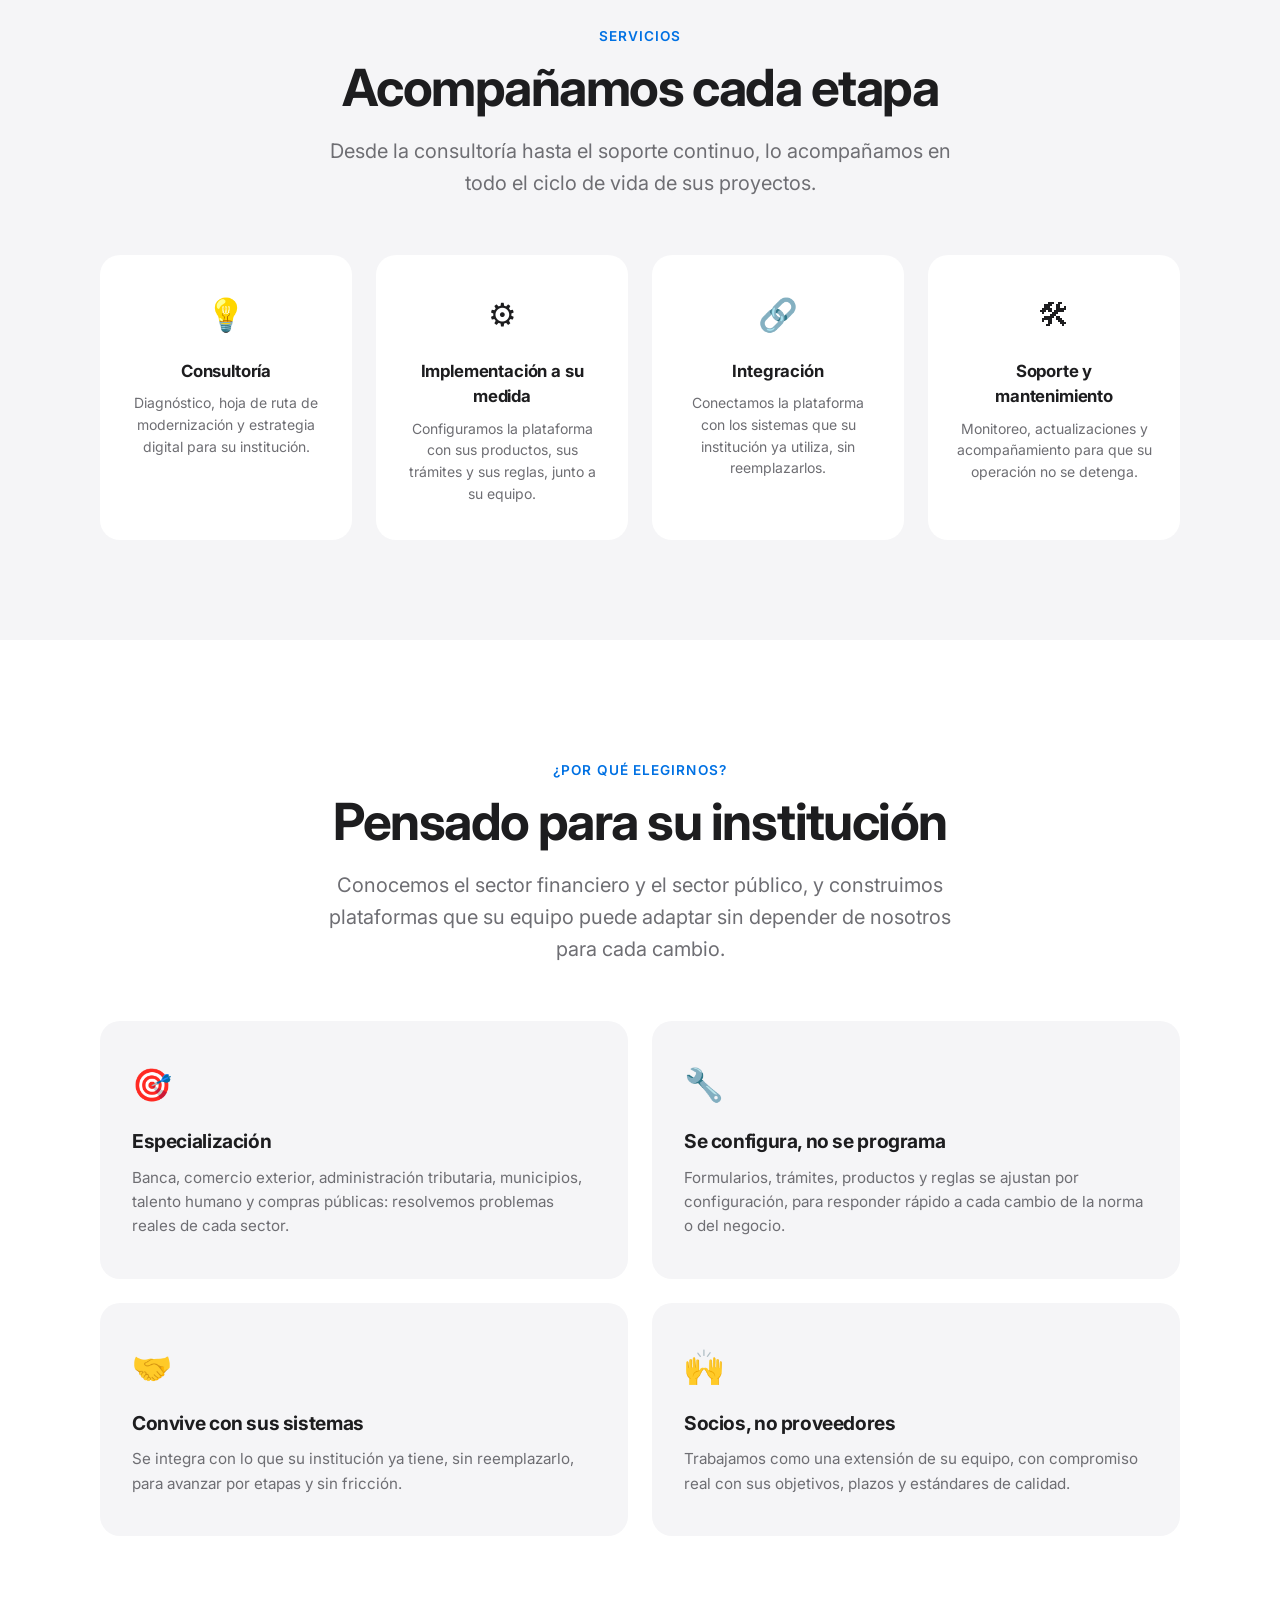
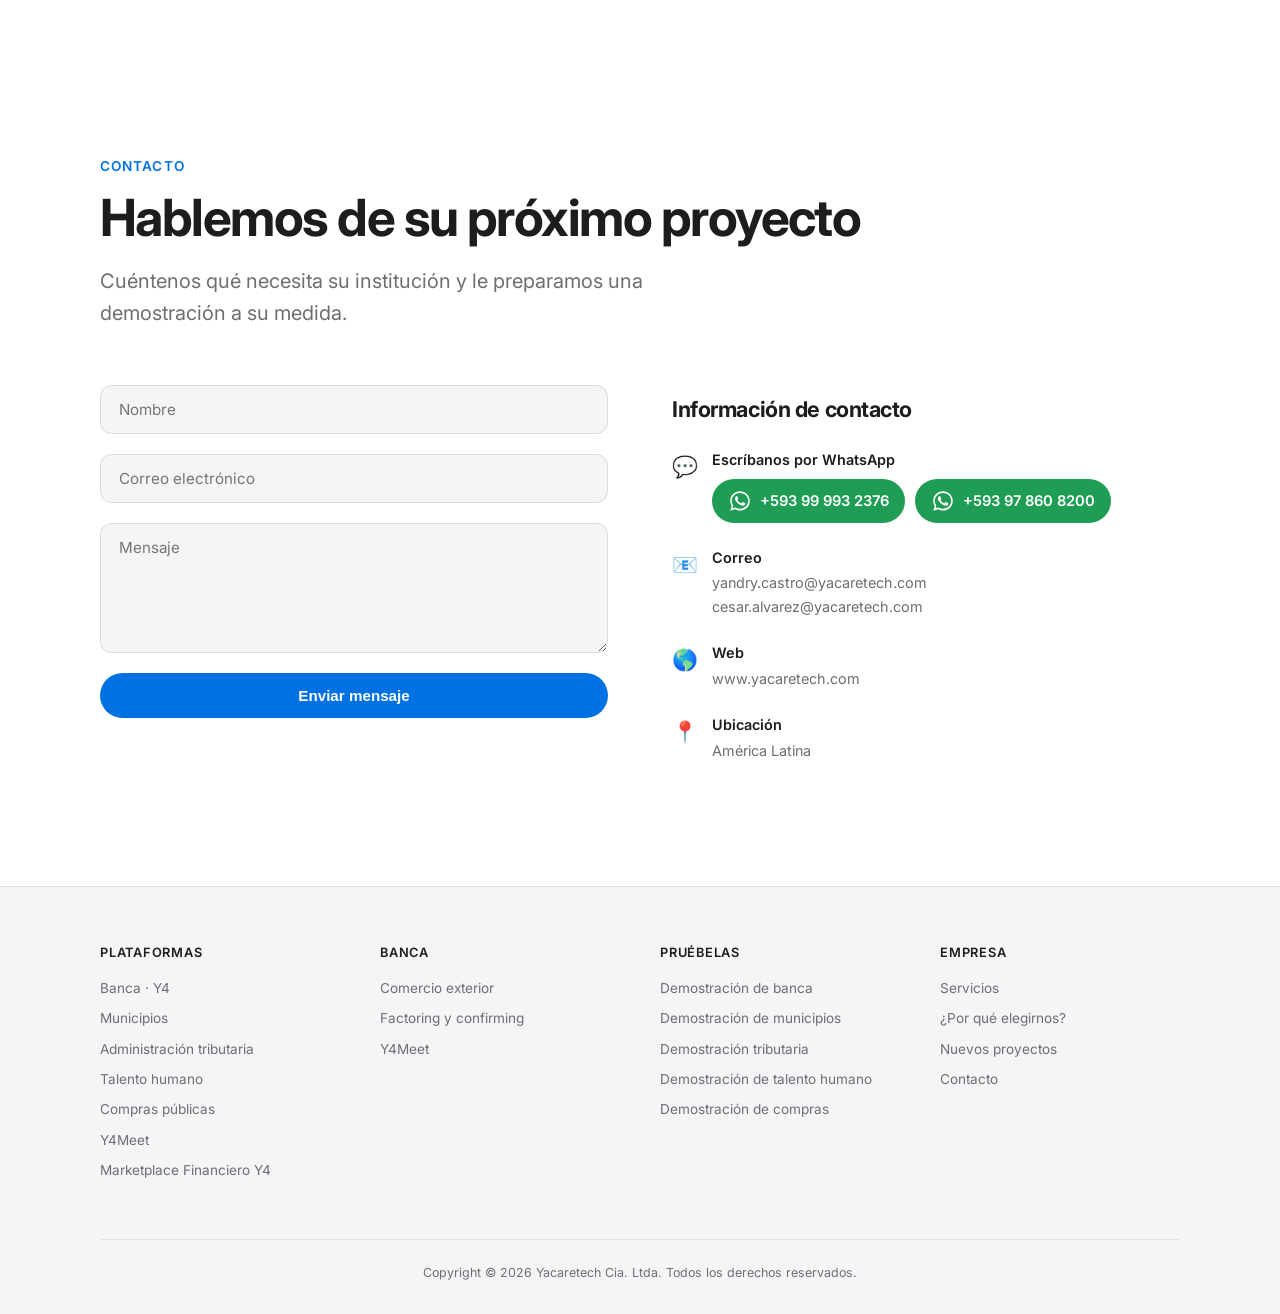
==== commit 4d3f2216: "Marketplace Financiero Y4: tarjeta destacada en el inicio y página propia Pre-lanzamiento: invitació" ====
--- a/index.html
+++ b/index.html
@@ -799,6 +799,7 @@
 }
 .vcard:hover { box-shadow: var(--card-hover-shadow); transform: translateY(-3px); }
 .vcard-wide { grid-column: 1 / -1; }
+.vcard-badge { margin-left: auto; font-size: 0.75rem; font-weight: 600; color: #8a6d00; background: rgba(255,214,10,0.18); border: 1px solid rgba(255,214,10,0.5); padding: 5px 10px; border-radius: 980px; white-space: nowrap; }
 .vcard-head { display: flex; align-items: center; gap: 14px; margin-bottom: 14px; }
 .vcard-icon {
   width: 48px; height: 48px; flex: 0 0 48px;
@@ -964,6 +965,7 @@
 <a href="#" class="nav-logo">Yacare<span>Tech</span></a>
 <ul class="nav-links" id="navLinks">
 <li><a href="#productos">Productos</a></li>
+<li><a href="marketplace.html">Marketplace</a></li>
 <li><a href="#historias">Historias</a></li>
 <li><a href="#demostracion">C&oacute;mo probarlas</a></li>
 <li><a href="#proyectos">Nuevos proyectos</a></li>
@@ -1030,6 +1032,23 @@
 </div>
 </article>
 
+<!-- MARKETPLACE -->
+<article class="vcard vcard-wide fade-in" style="--vc:#6366F1" id="marketplace">
+<div class="vcard-head"><div class="vcard-icon">&#129309;</div><h3>Marketplace Financiero Y4</h3><span class="vcard-badge">Pre-lanzamiento</span></div>
+<p class="vcard-hook">Donde la demanda corporativa encuentra a los bancos. <em>Antes que nadie.</em></p>
+<p class="vcard-benefit">Las empresas publican sus necesidades de financiamiento y los bancos responden con su cotizaci&oacute;n, cada uno en privado. El cliente compara lado a lado con apoyo de inteligencia artificial, que le explica por qu&eacute; una oferta conviene m&aacute;s, y adjudica con un clic. Ordenado, veloz y en igualdad de acceso.</p>
+<ul class="vcard-caps">
+<li><strong>01 &middot; El cliente publica su intenci&oacute;n:</strong> factoring, garant&iacute;as, cartas de cr&eacute;dito, cobranzas o confirming.</li>
+<li><strong>02 &middot; Los bancos cotizan en privado:</strong> ofertas selladas, nadie ve la de los dem&aacute;s.</li>
+<li><strong>03 &middot; Adjudica con apoyo de IA:</strong> tasa, comisi&oacute;n y plazo, explicados lado a lado.</li>
+</ul>
+<div class="vcard-actions">
+<a class="btn-try" href="#contacto" data-topic="Soy un banco: quiero ser socio fundador del Marketplace Financiero Y4">Soy un banco: quiero ser socio fundador</a>
+<a class="btn-lead" href="#contacto" data-topic="Soy una empresa: quiero financiamiento en el Marketplace Financiero Y4">Soy una empresa: quiero financiamiento</a>
+<a class="vcard-more" href="marketplace.html">Conocer m&aacute;s &rarr;</a>
+</div>
+</article>
+
 <!-- MUNICIPIOS -->
 <article class="vcard fade-in" style="--vc:#10B981" id="municipios">
 <div class="vcard-head"><div class="vcard-icon">&#127963;</div><h3>Municipios</h3></div>
@@ -1344,6 +1363,7 @@
 <a href="talento.html">Talento humano</a>
 <a href="compras.html">Compras p&uacute;blicas</a>
 <a href="y4meet.html">Y4Meet</a>
+<a href="marketplace.html">Marketplace Financiero Y4</a>
 </div>
 <div class="footer-col">
 <h4>Banca</h4>
@@ -1411,6 +1431,15 @@
     window.scrollTo({ top: target.offsetTop - 60, behavior: 'smooth' });
   });
 });
+
+// ---- Topic coming from another page (index.html?tema=...#contacto) ----
+(function () {
+  try {
+    const tema = new URLSearchParams(location.search).get('tema');
+    const msg = document.querySelector('#contactForm textarea');
+    if (tema && msg && !msg.value) msg.value = 'Me interesa: ' + tema.slice(0, 200) + '.\n\n';
+  } catch (e) { /* ignore */ }
+})();
 
 // ---- Contact form -> opens the visitor's e-mail with the message (static site, no backend) ----
 const contactForm = document.getElementById('contactForm');
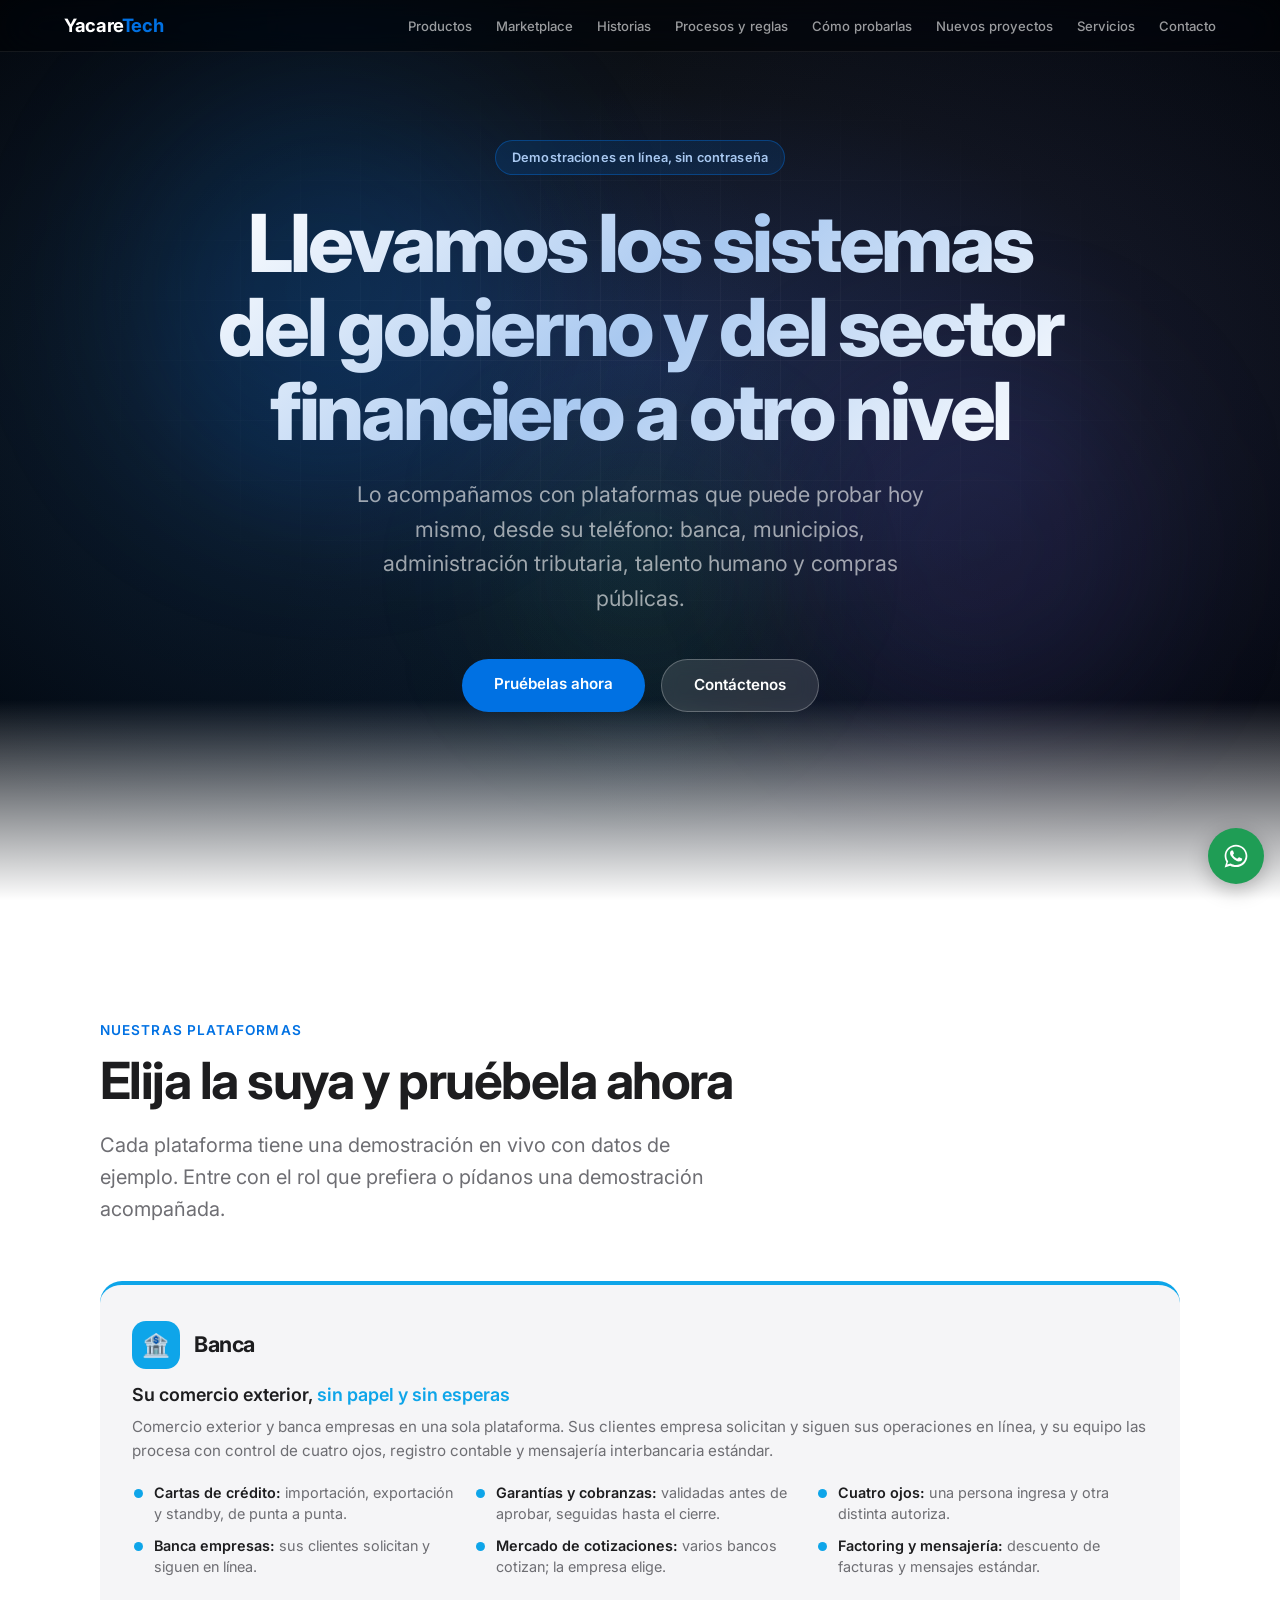
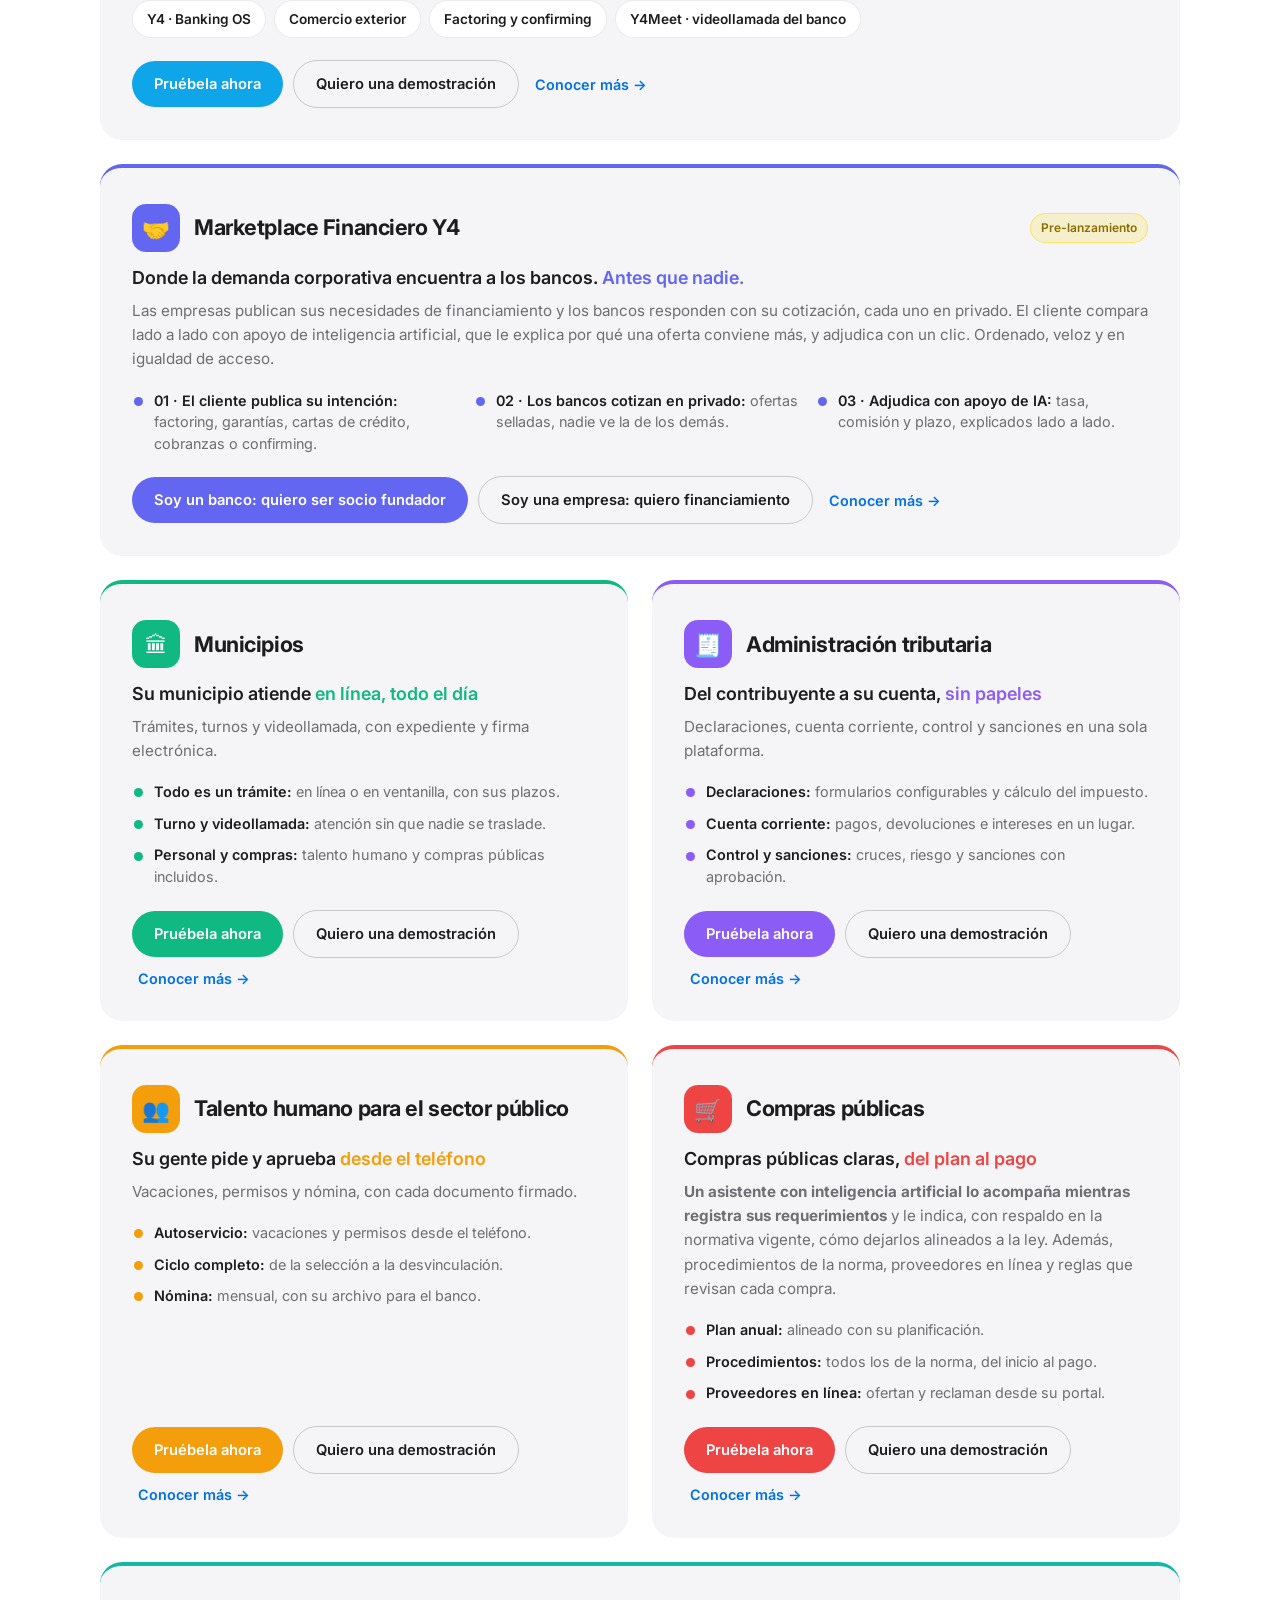
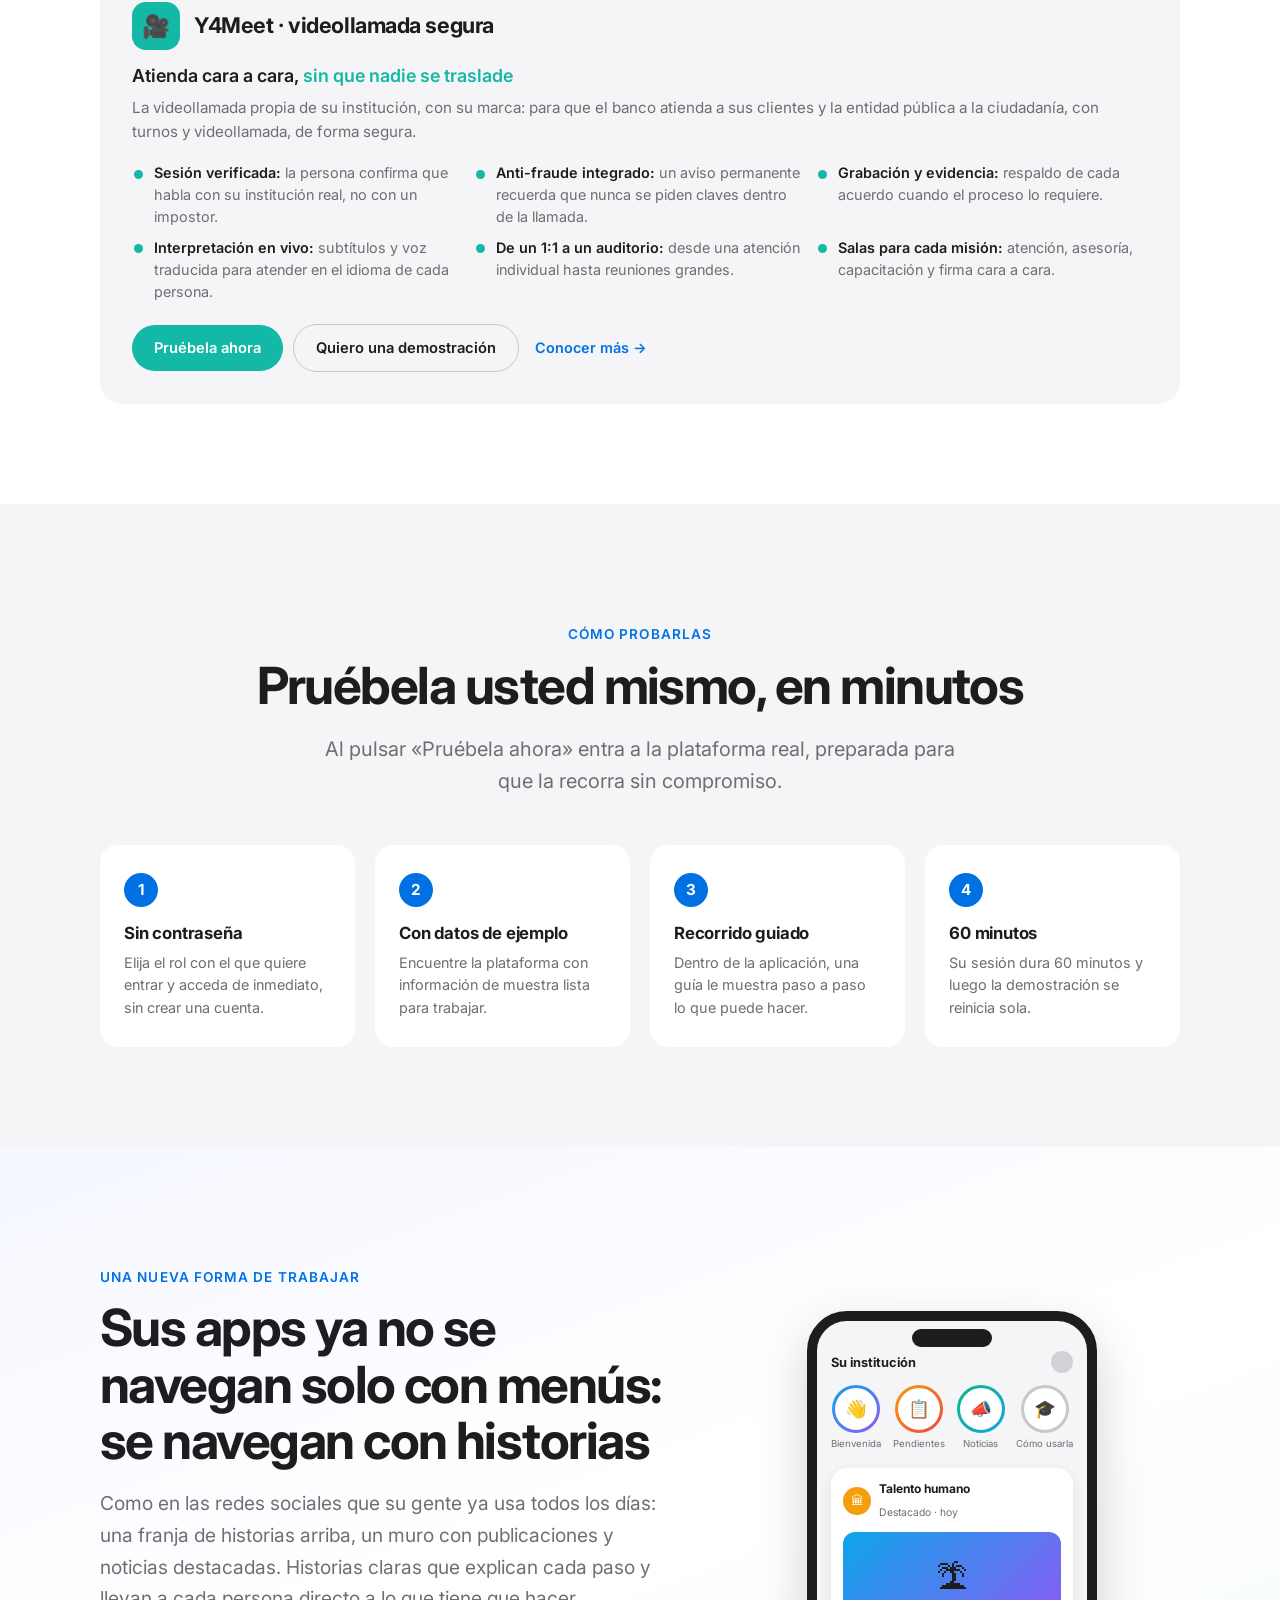
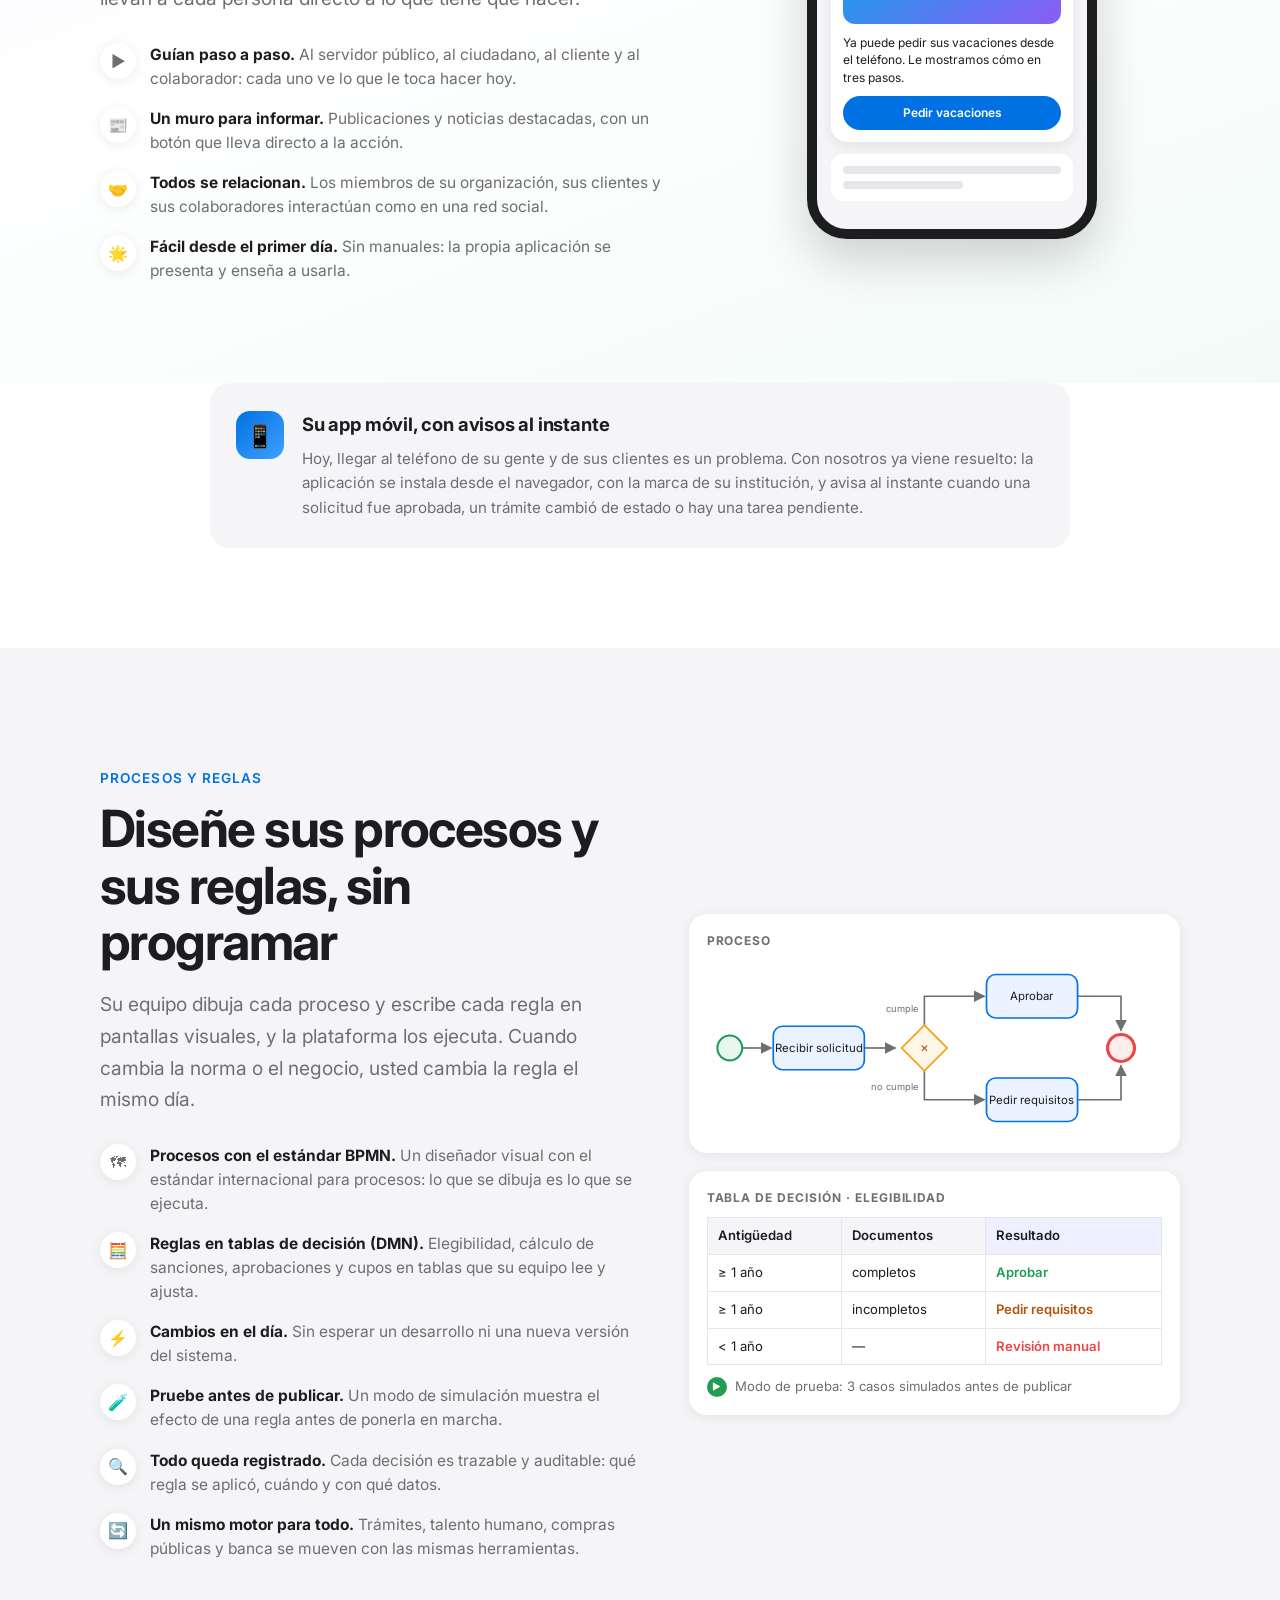
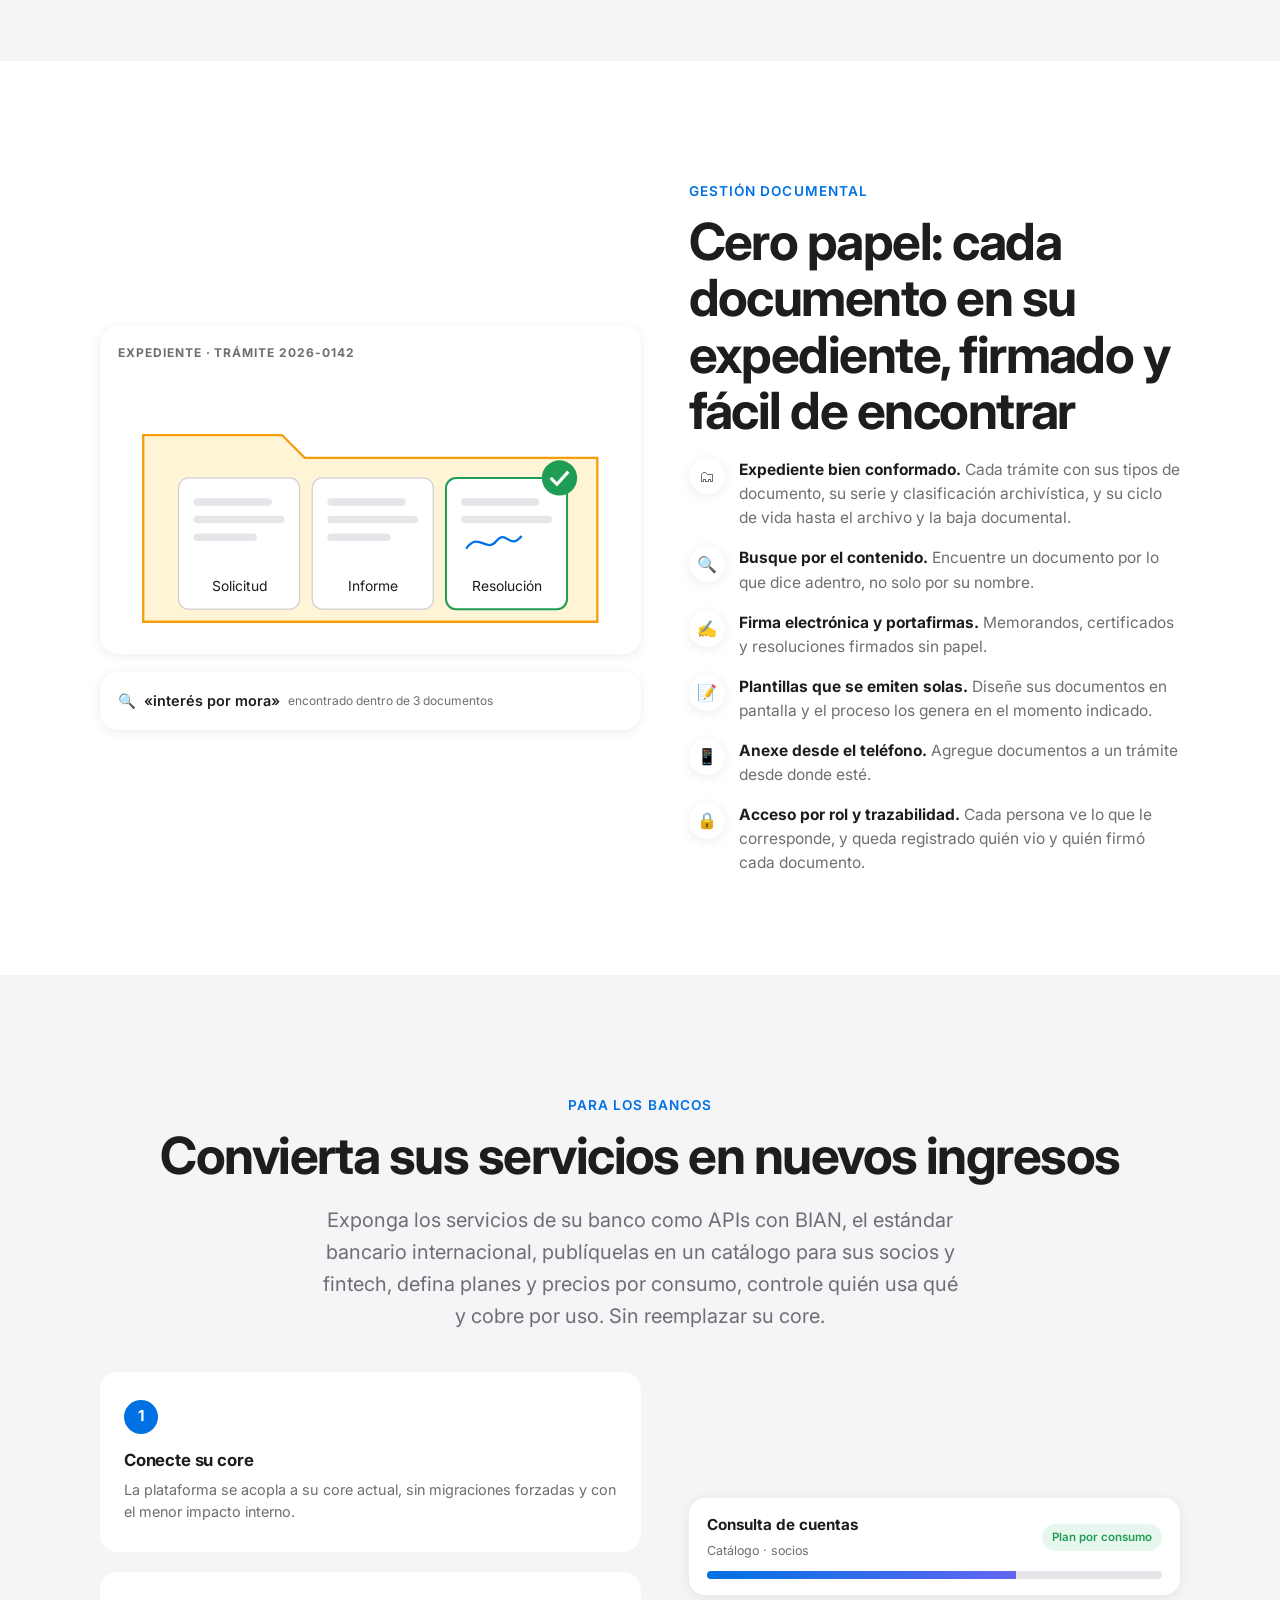
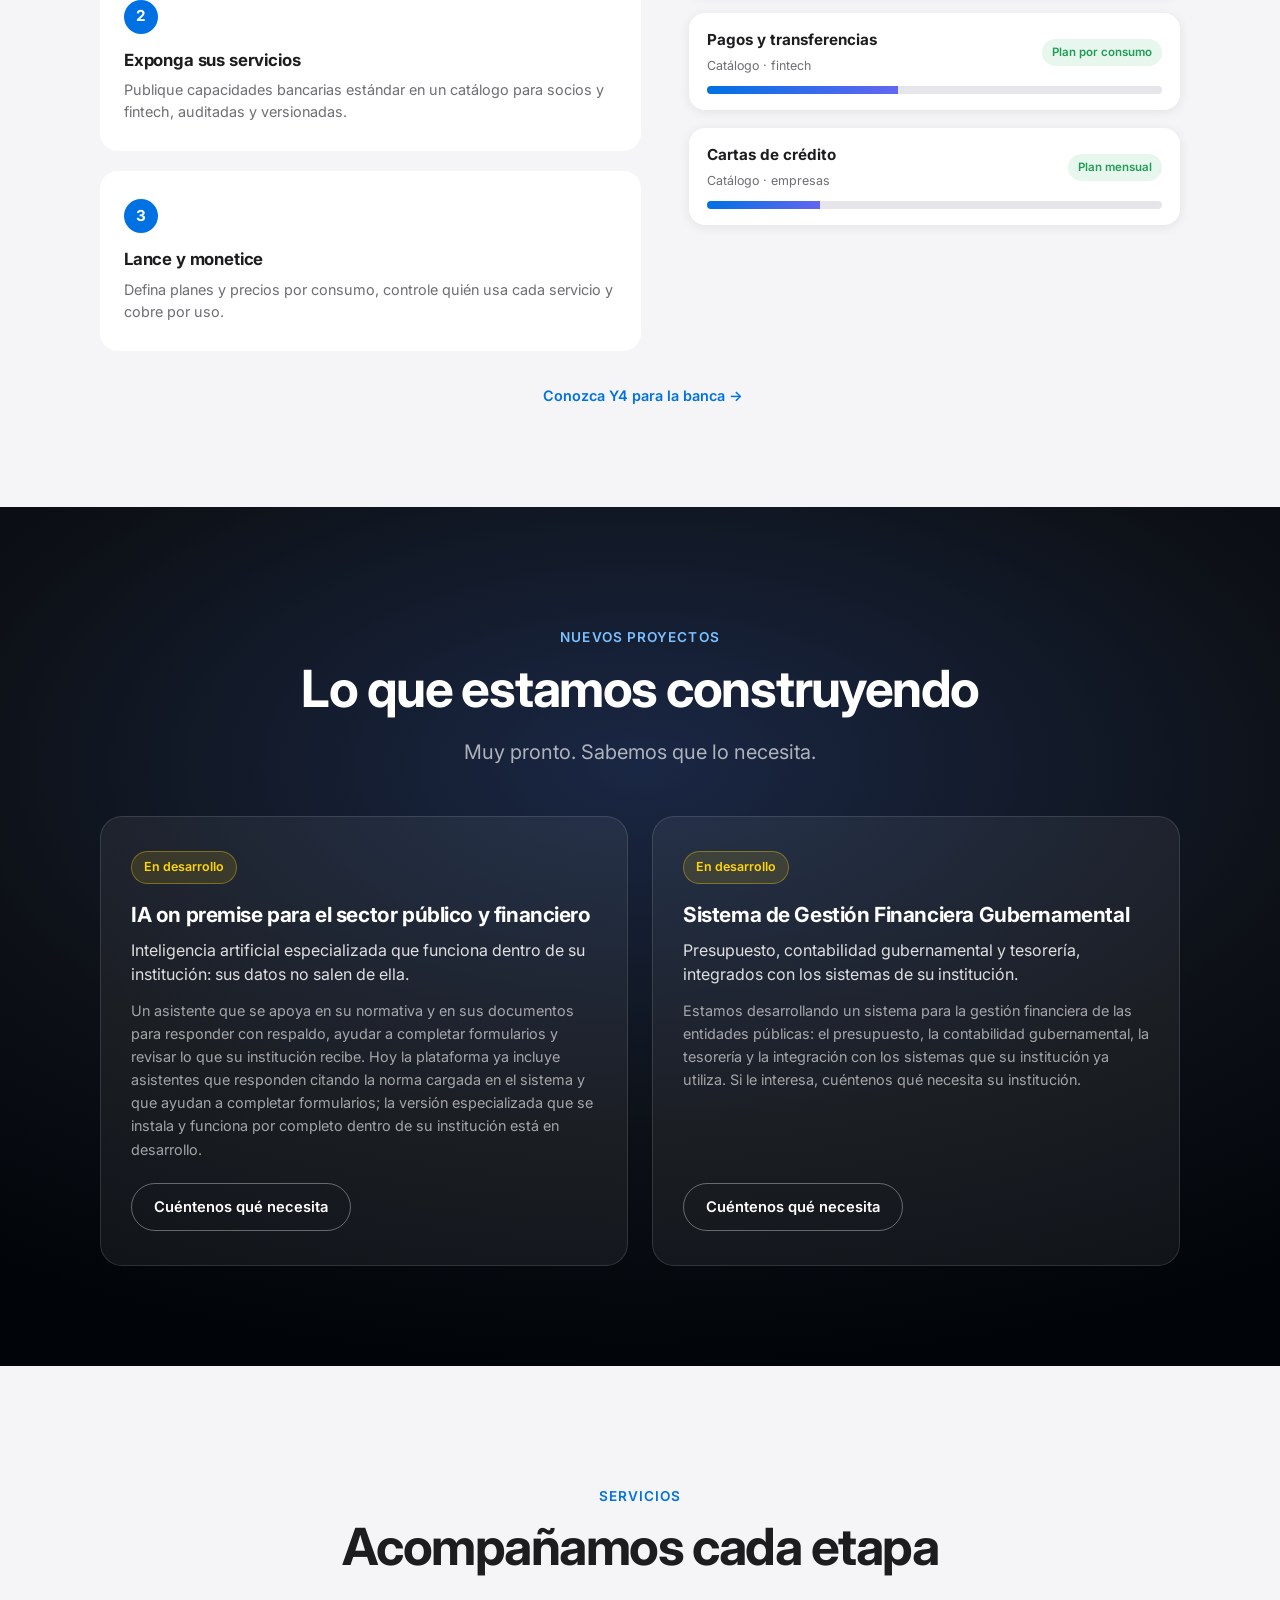
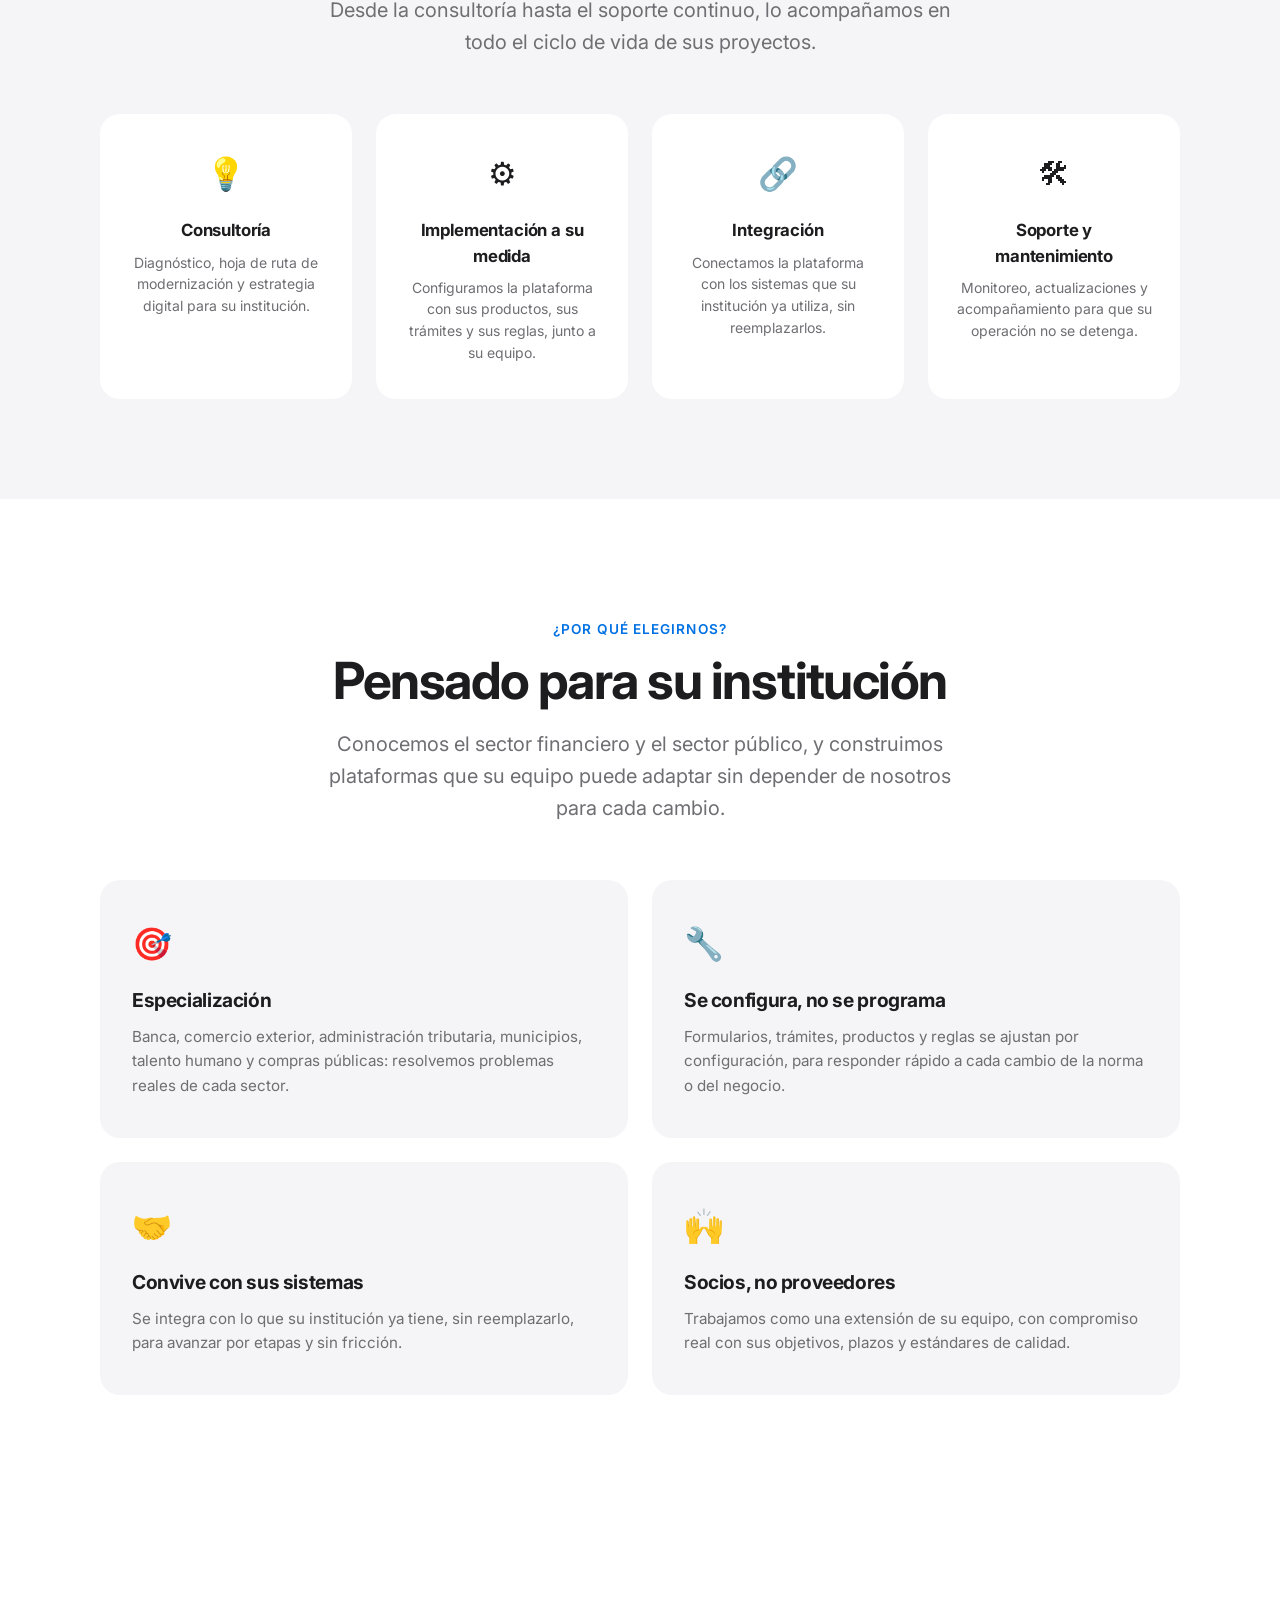
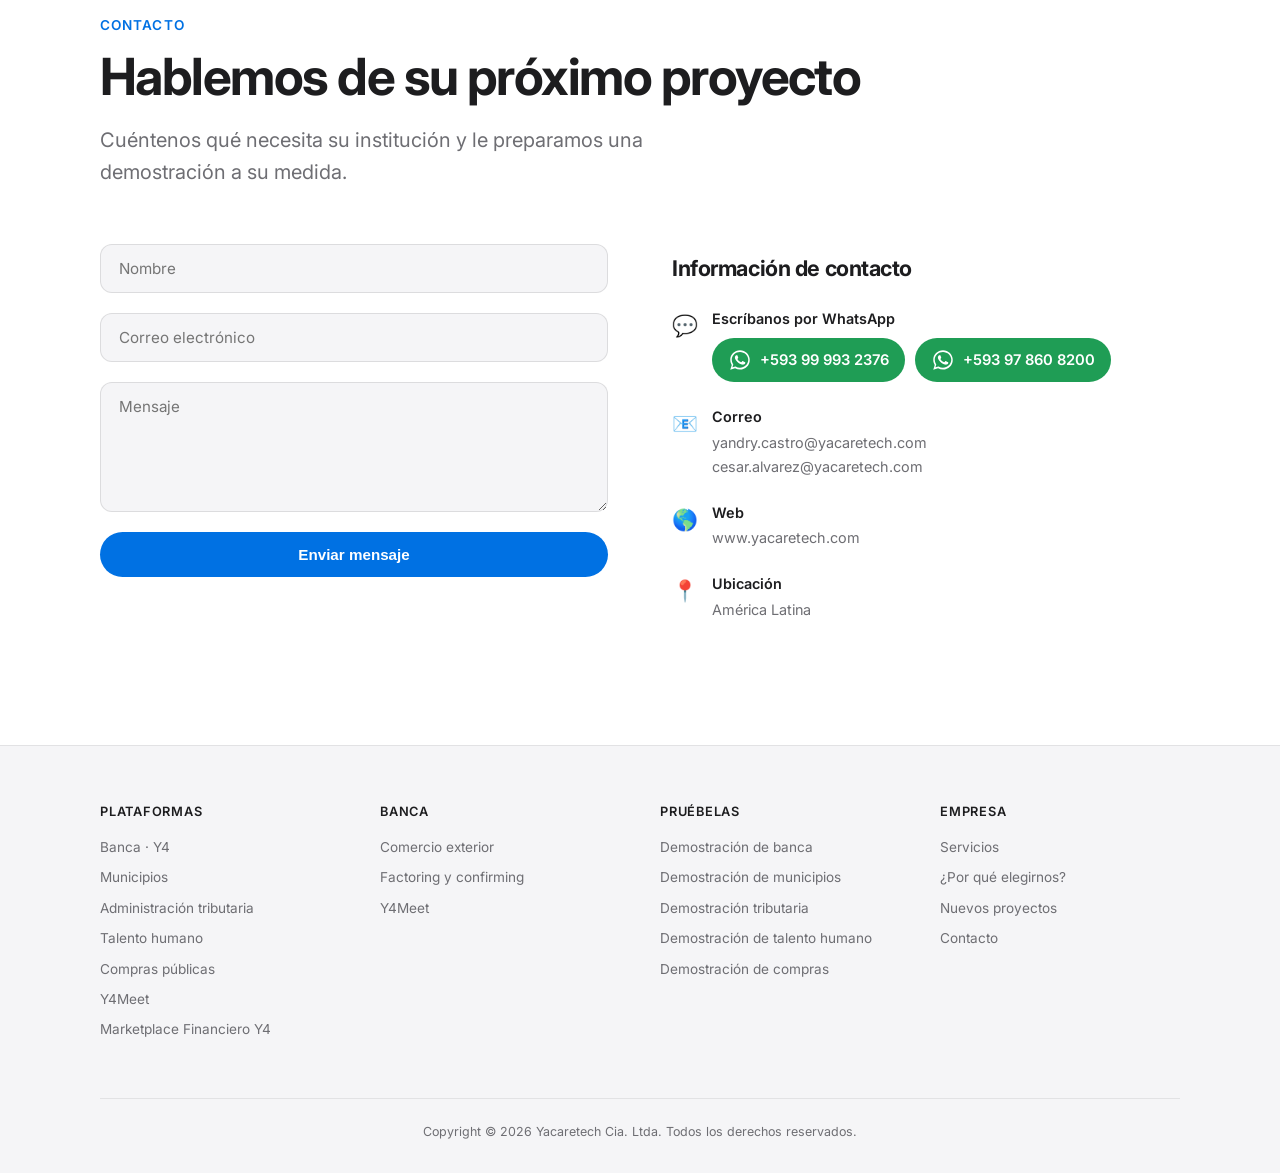
==== commit 2514ab47: "Inicio: procesos y reglas sin programar, gestión documental y monetización de APIs Tres secciones nu" ====
--- a/index.html
+++ b/index.html
@@ -917,6 +917,54 @@
   .stories-grid { grid-template-columns: 1fr; gap: 40px; }
 }
 
+/* ---- Process designer and rules ---- */
+.motor-section { background: var(--bg-alt); }
+.motor-grid { display: grid; grid-template-columns: minmax(0, 1.1fr) minmax(0, 1fr); gap: 48px; align-items: center; }
+.motor-visual { display: grid; gap: 18px; min-width: 0; }
+.motor-panel { background: #fff; border-radius: 18px; padding: 18px; box-shadow: var(--card-shadow); min-width: 0; }
+.motor-panel-title { font-size: 0.75rem; font-weight: 700; text-transform: uppercase; letter-spacing: 0.08em; color: var(--text-secondary); margin-bottom: 10px; }
+.bpmn { width: 100%; height: auto; display: block; font-family: inherit; }
+.dmn-wrap { overflow-x: auto; }
+.dmn { width: 100%; border-collapse: collapse; font-size: 0.82rem; }
+.dmn th, .dmn td { border: 1px solid #e5e5ea; padding: 8px 10px; text-align: left; white-space: nowrap; }
+.dmn th { background: #f5f5f7; font-weight: 600; }
+.dmn th.out { background: #eef0ff; }
+.dmn td.out { font-weight: 600; }
+.dmn td.ok { color: #1f9d55; } .dmn td.warn { color: #b45309; } .dmn td.no { color: #EF4444; }
+.motor-sim { margin-top: 12px; font-size: 0.82rem; color: var(--text-secondary); display: flex; gap: 8px; align-items: center; }
+.motor-sim span { color: #fff; background: #1f9d55; border-radius: 50%; width: 20px; height: 20px; display: inline-flex; align-items: center; justify-content: center; font-size: 0.6rem; }
+@media (max-width: 860px) { .motor-grid { grid-template-columns: 1fr; gap: 36px; } }
+
+/* ---- Documents and APIs ---- */
+.docs-section { background: var(--bg-primary); }
+.search-mock { display: flex; flex-wrap: wrap; gap: 8px; align-items: center; font-size: 0.9rem; font-weight: 600; }
+.search-mock small { font-weight: 400; color: var(--text-secondary); }
+.apis-section { background: var(--bg-alt); }
+.apis-grid { margin-top: 40px; }
+.apis-steps { grid-template-columns: 1fr; margin-top: 0; }
+.api-card { background: #fff; border-radius: 16px; padding: 16px 18px; box-shadow: var(--card-shadow); display: grid; grid-template-columns: 1fr auto; gap: 10px 12px; align-items: center; }
+.api-card b { display: block; font-size: 0.95rem; }
+.api-card small { font-size: 0.78rem; color: var(--text-secondary); }
+.api-tag { font-size: 0.72rem; font-weight: 600; color: #1f9d55; background: #e8f7ee; border-radius: 980px; padding: 5px 10px; white-space: nowrap; }
+.api-meter { grid-column: 1 / -1; height: 8px; border-radius: 4px; background: #e5e5ea; overflow: hidden; }
+.api-meter i { display: block; height: 100%; background: linear-gradient(90deg, #0071e3, #6366F1); }
+@media (max-width: 860px) { .docs-section .motor-visual { order: 2; } }
+
+
+/* ---- Nav: the menu has many entries, collapse it earlier ---- */
+.nav-links { gap: 24px; }
+@media (max-width: 1180px) {
+  .nav-links { display: none; }
+  .nav-hamburger { display: flex; }
+  .nav-links.open {
+    display: flex; flex-direction: column; position: absolute; top: 52px; left: 0; right: 0;
+    background: var(--nav-bg); backdrop-filter: saturate(180%) blur(20px); -webkit-backdrop-filter: saturate(180%) blur(20px);
+    padding: 20px 24px; gap: 18px; border-bottom: 1px solid var(--nav-border);
+  }
+  nav.nav-dark .nav-links.open { background: rgba(0, 0, 0, 0.85); border-bottom-color: rgba(255,255,255,0.08); }
+  .nav-links.open a { font-size: 1rem; }
+}
+
 /* ---- New projects ---- */
 .projects-section { background: radial-gradient(ellipse 90% 70% at 50% 30%, #1a2744 0%, #0d1117 60%, #010409 100%); color: #fff; }
 .projects-section .section-title { color: #fff; }
@@ -967,6 +1015,7 @@
 <li><a href="#productos">Productos</a></li>
 <li><a href="marketplace.html">Marketplace</a></li>
 <li><a href="#historias">Historias</a></li>
+<li><a href="#procesos">Procesos y reglas</a></li>
 <li><a href="#demostracion">C&oacute;mo probarlas</a></li>
 <li><a href="#proyectos">Nuevos proyectos</a></li>
 <li><a href="#servicios">Servicios</a></li>
@@ -1205,6 +1254,131 @@
 <p>Hoy, llegar al tel&eacute;fono de su gente y de sus clientes es un problema. Con nosotros ya viene resuelto: la aplicaci&oacute;n se instala desde el navegador, con la marca de su instituci&oacute;n, y avisa al instante cuando una solicitud fue aprobada, un tr&aacute;mite cambi&oacute; de estado o hay una tarea pendiente.</p>
 </div>
 </div>
+</div>
+</section>
+
+<!-- ===== PROCESOS Y REGLAS ===== -->
+<section class="motor-section" id="procesos">
+<div class="container motor-grid">
+<div class="motor-copy fade-in">
+<p class="section-label">Procesos y reglas</p>
+<h2 class="section-title">Dise&ntilde;e sus procesos y sus reglas, sin programar</h2>
+<p class="stories-lead">Su equipo dibuja cada proceso y escribe cada regla en pantallas visuales, y la plataforma los ejecuta. Cuando cambia la norma o el negocio, usted cambia la regla el mismo d&iacute;a.</p>
+<ul class="stories-points">
+<li><span>&#128506;</span><div><strong>Procesos con el est&aacute;ndar BPMN.</strong> Un dise&ntilde;ador visual con el est&aacute;ndar internacional para procesos: lo que se dibuja es lo que se ejecuta.</div></li>
+<li><span>&#129518;</span><div><strong>Reglas en tablas de decisi&oacute;n (DMN).</strong> Elegibilidad, c&aacute;lculo de sanciones, aprobaciones y cupos en tablas que su equipo lee y ajusta.</div></li>
+<li><span>&#9889;</span><div><strong>Cambios en el d&iacute;a.</strong> Sin esperar un desarrollo ni una nueva versi&oacute;n del sistema.</div></li>
+<li><span>&#129514;</span><div><strong>Pruebe antes de publicar.</strong> Un modo de simulaci&oacute;n muestra el efecto de una regla antes de ponerla en marcha.</div></li>
+<li><span>&#128269;</span><div><strong>Todo queda registrado.</strong> Cada decisi&oacute;n es trazable y auditable: qu&eacute; regla se aplic&oacute;, cu&aacute;ndo y con qu&eacute; datos.</div></li>
+<li><span>&#128260;</span><div><strong>Un mismo motor para todo.</strong> Tr&aacute;mites, talento humano, compras p&uacute;blicas y banca se mueven con las mismas herramientas.</div></li>
+</ul>
+</div>
+<div class="motor-visual fade-in" aria-hidden="true">
+<div class="motor-panel">
+<p class="motor-panel-title">Proceso</p>
+<svg viewBox="0 0 440 170" class="bpmn" role="img">
+<defs><marker id="arr" viewBox="0 0 10 10" refX="9" refY="5" markerWidth="7" markerHeight="7" orient="auto-start-reverse"><path d="M0,0 L10,5 L0,10 z" fill="#6e6e73"/></marker></defs>
+<g fill="none" stroke="#6e6e73" stroke-width="1.6" marker-end="url(#arr)">
+<line x1="34" y1="85" x2="62" y2="85"/>
+<line x1="152" y1="85" x2="182" y2="85"/>
+<polyline points="210,63 210,35 268,35"/>
+<polyline points="210,107 210,135 268,135"/>
+<polyline points="358,35 400,35 400,68"/>
+<polyline points="358,135 400,135 400,102"/>
+</g>
+<circle cx="22" cy="85" r="12" fill="#e8f7ee" stroke="#1f9d55" stroke-width="2"/>
+<rect x="64" y="64" width="88" height="42" rx="9" fill="#eaf3ff" stroke="#0071e3" stroke-width="1.6"/>
+<text x="108" y="89" text-anchor="middle" font-size="11" fill="#1d1d1f">Recibir solicitud</text>
+<polygon points="210,63 232,85 210,107 188,85" fill="#fff7e6" stroke="#F59E0B" stroke-width="1.6"/>
+<text x="210" y="89" text-anchor="middle" font-size="13" fill="#b45309">&#215;</text>
+<rect x="270" y="14" width="88" height="42" rx="9" fill="#eaf3ff" stroke="#0071e3" stroke-width="1.6"/>
+<text x="314" y="39" text-anchor="middle" font-size="11" fill="#1d1d1f">Aprobar</text>
+<rect x="270" y="114" width="88" height="42" rx="9" fill="#eaf3ff" stroke="#0071e3" stroke-width="1.6"/>
+<text x="314" y="139" text-anchor="middle" font-size="11" fill="#1d1d1f">Pedir requisitos</text>
+<circle cx="400" cy="85" r="13" fill="#fdecec" stroke="#EF4444" stroke-width="3"/>
+<text x="204" y="50" text-anchor="end" font-size="9" fill="#6e6e73">cumple</text>
+<text x="204" y="126" text-anchor="end" font-size="9" fill="#6e6e73">no cumple</text>
+</svg>
+</div>
+<div class="motor-panel">
+<p class="motor-panel-title">Tabla de decisi&oacute;n &middot; Elegibilidad</p>
+<div class="dmn-wrap">
+<table class="dmn">
+<thead><tr><th>Antig&uuml;edad</th><th>Documentos</th><th class="out">Resultado</th></tr></thead>
+<tbody>
+<tr><td>&ge; 1 a&ntilde;o</td><td>completos</td><td class="out ok">Aprobar</td></tr>
+<tr><td>&ge; 1 a&ntilde;o</td><td>incompletos</td><td class="out warn">Pedir requisitos</td></tr>
+<tr><td>&lt; 1 a&ntilde;o</td><td>&mdash;</td><td class="out no">Revisi&oacute;n manual</td></tr>
+</tbody>
+</table>
+</div>
+<p class="motor-sim"><span>&#9654;</span> Modo de prueba: 3 casos simulados antes de publicar</p>
+</div>
+</div>
+</div>
+</section>
+
+<!-- ===== GESTOR DOCUMENTAL ===== -->
+<section class="docs-section" id="documentos">
+<div class="container motor-grid">
+<div class="motor-visual fade-in" aria-hidden="true">
+<div class="motor-panel">
+<p class="motor-panel-title">Expediente &middot; Tr&aacute;mite 2026-0142</p>
+<svg viewBox="0 0 400 210" class="bpmn">
+<path d="M20 50 h110 l18 18 h232 v130 h-360 z" fill="#fff4d6" stroke="#F59E0B" stroke-width="1.8"/>
+<g font-size="11" fill="#1d1d1f">
+<rect x="48" y="84" width="96" height="104" rx="8" fill="#fff" stroke="#d1d1d6"/>
+<rect x="60" y="100" width="62" height="6" rx="3" fill="#e5e5ea"/><rect x="60" y="114" width="72" height="6" rx="3" fill="#e5e5ea"/><rect x="60" y="128" width="50" height="6" rx="3" fill="#e5e5ea"/>
+<text x="96" y="174" text-anchor="middle">Solicitud</text>
+<rect x="154" y="84" width="96" height="104" rx="8" fill="#fff" stroke="#d1d1d6"/>
+<rect x="166" y="100" width="62" height="6" rx="3" fill="#e5e5ea"/><rect x="166" y="114" width="72" height="6" rx="3" fill="#e5e5ea"/><rect x="166" y="128" width="50" height="6" rx="3" fill="#e5e5ea"/>
+<text x="202" y="174" text-anchor="middle">Informe</text>
+<rect x="260" y="84" width="96" height="104" rx="8" fill="#fff" stroke="#1f9d55" stroke-width="1.6"/>
+<rect x="272" y="100" width="62" height="6" rx="3" fill="#e5e5ea"/><rect x="272" y="114" width="72" height="6" rx="3" fill="#e5e5ea"/>
+<path d="M276 140 c10 -14 16 4 24 -6 s10 8 20 -4" fill="none" stroke="#0071e3" stroke-width="1.8"/>
+<text x="308" y="174" text-anchor="middle">Resoluci&#243;n</text>
+<circle cx="350" cy="84" r="14" fill="#1f9d55"/><path d="M343 84 l5 5 l9 -10" fill="none" stroke="#fff" stroke-width="2.5"/>
+</g>
+</svg>
+</div>
+<div class="motor-panel search-mock"><span>&#128269;</span> &laquo;inter&eacute;s por mora&raquo; <small>encontrado dentro de 3 documentos</small></div>
+</div>
+<div class="motor-copy fade-in">
+<p class="section-label">Gesti&oacute;n documental</p>
+<h2 class="section-title">Cero papel: cada documento en su expediente, firmado y f&aacute;cil de encontrar</h2>
+<ul class="stories-points">
+<li><span>&#128450;</span><div><strong>Expediente bien conformado.</strong> Cada tr&aacute;mite con sus tipos de documento, su serie y clasificaci&oacute;n archiv&iacute;stica, y su ciclo de vida hasta el archivo y la baja documental.</div></li>
+<li><span>&#128269;</span><div><strong>Busque por el contenido.</strong> Encuentre un documento por lo que dice adentro, no solo por su nombre.</div></li>
+<li><span>&#9997;</span><div><strong>Firma electr&oacute;nica y portafirmas.</strong> Memorandos, certificados y resoluciones firmados sin papel.</div></li>
+<li><span>&#128221;</span><div><strong>Plantillas que se emiten solas.</strong> Dise&ntilde;e sus documentos en pantalla y el proceso los genera en el momento indicado.</div></li>
+<li><span>&#128241;</span><div><strong>Anexe desde el tel&eacute;fono.</strong> Agregue documentos a un tr&aacute;mite desde donde est&eacute;.</div></li>
+<li><span>&#128274;</span><div><strong>Acceso por rol y trazabilidad.</strong> Cada persona ve lo que le corresponde, y queda registrado qui&eacute;n vio y qui&eacute;n firm&oacute; cada documento.</div></li>
+</ul>
+</div>
+</div>
+</section>
+
+<!-- ===== MONETIZACION DE APIS ===== -->
+<section class="apis-section" id="apis">
+<div class="container">
+<div class="fade-in" style="text-align:center;">
+<p class="section-label">Para los bancos</p>
+<h2 class="section-title">Convierta sus servicios en nuevos ingresos</h2>
+<p class="section-subtitle" style="margin:0 auto;">Exponga los servicios de su banco como APIs con BIAN, el est&aacute;ndar bancario internacional, publ&iacute;quelas en un cat&aacute;logo para sus socios y fintech, defina planes y precios por consumo, controle qui&eacute;n usa qu&eacute; y cobre por uso. Sin reemplazar su core.</p>
+</div>
+<div class="motor-grid apis-grid">
+<ol class="demo-steps apis-steps fade-in">
+<li><h3>Conecte su core</h3><p>La plataforma se acopla a su core actual, sin migraciones forzadas y con el menor impacto interno.</p></li>
+<li><h3>Exponga sus servicios</h3><p>Publique capacidades bancarias est&aacute;ndar en un cat&aacute;logo para socios y fintech, auditadas y versionadas.</p></li>
+<li><h3>Lance y monetice</h3><p>Defina planes y precios por consumo, controle qui&eacute;n usa cada servicio y cobre por uso.</p></li>
+</ol>
+<div class="motor-visual fade-in" aria-hidden="true">
+<div class="api-card"><div><b>Consulta de cuentas</b><small>Cat&aacute;logo &middot; socios</small></div><span class="api-tag">Plan por consumo</span><div class="api-meter"><i style="width:68%"></i></div></div>
+<div class="api-card"><div><b>Pagos y transferencias</b><small>Cat&aacute;logo &middot; fintech</small></div><span class="api-tag">Plan por consumo</span><div class="api-meter"><i style="width:42%"></i></div></div>
+<div class="api-card"><div><b>Cartas de cr&eacute;dito</b><small>Cat&aacute;logo &middot; empresas</small></div><span class="api-tag">Plan mensual</span><div class="api-meter"><i style="width:25%"></i></div></div>
+</div>
+</div>
+<div style="text-align:center;margin-top:32px" class="fade-in"><a class="vcard-more" href="y4.html">Conozca Y4 para la banca &rarr;</a></div>
 </div>
 </section>
 
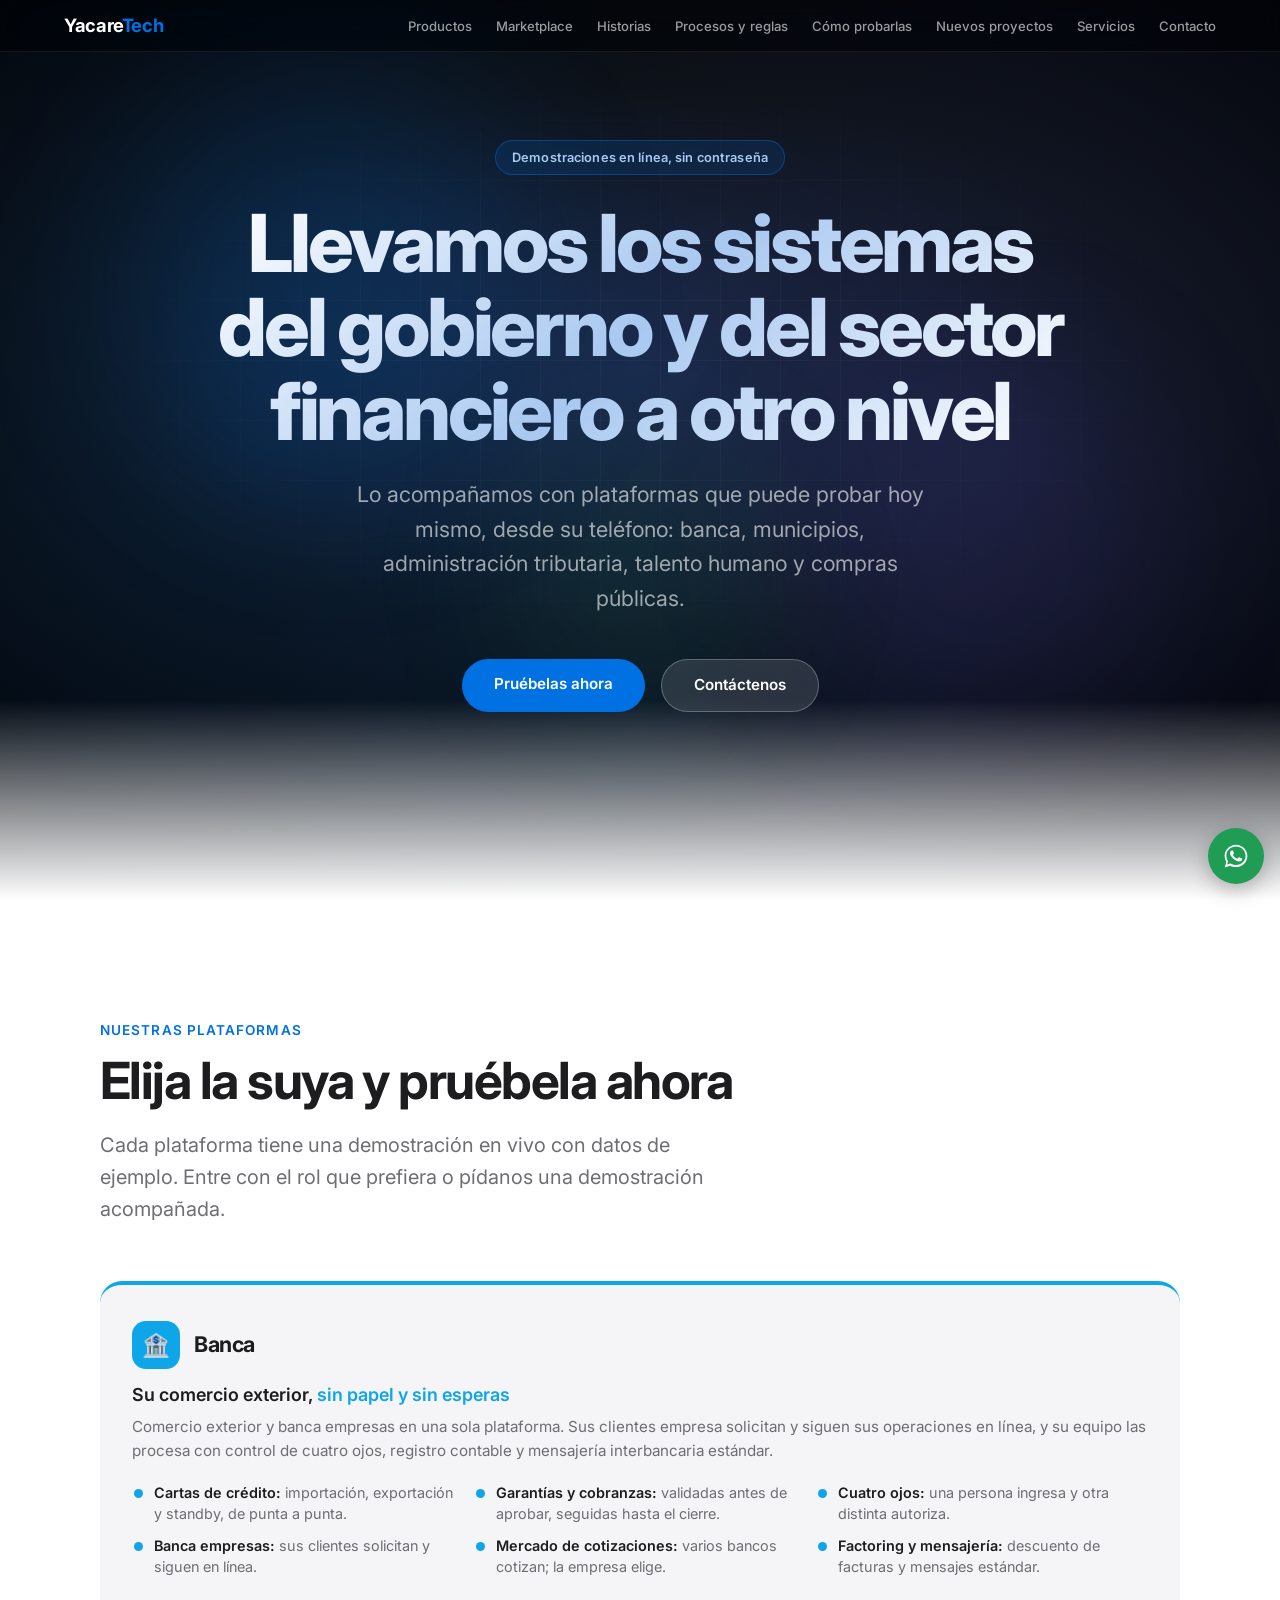
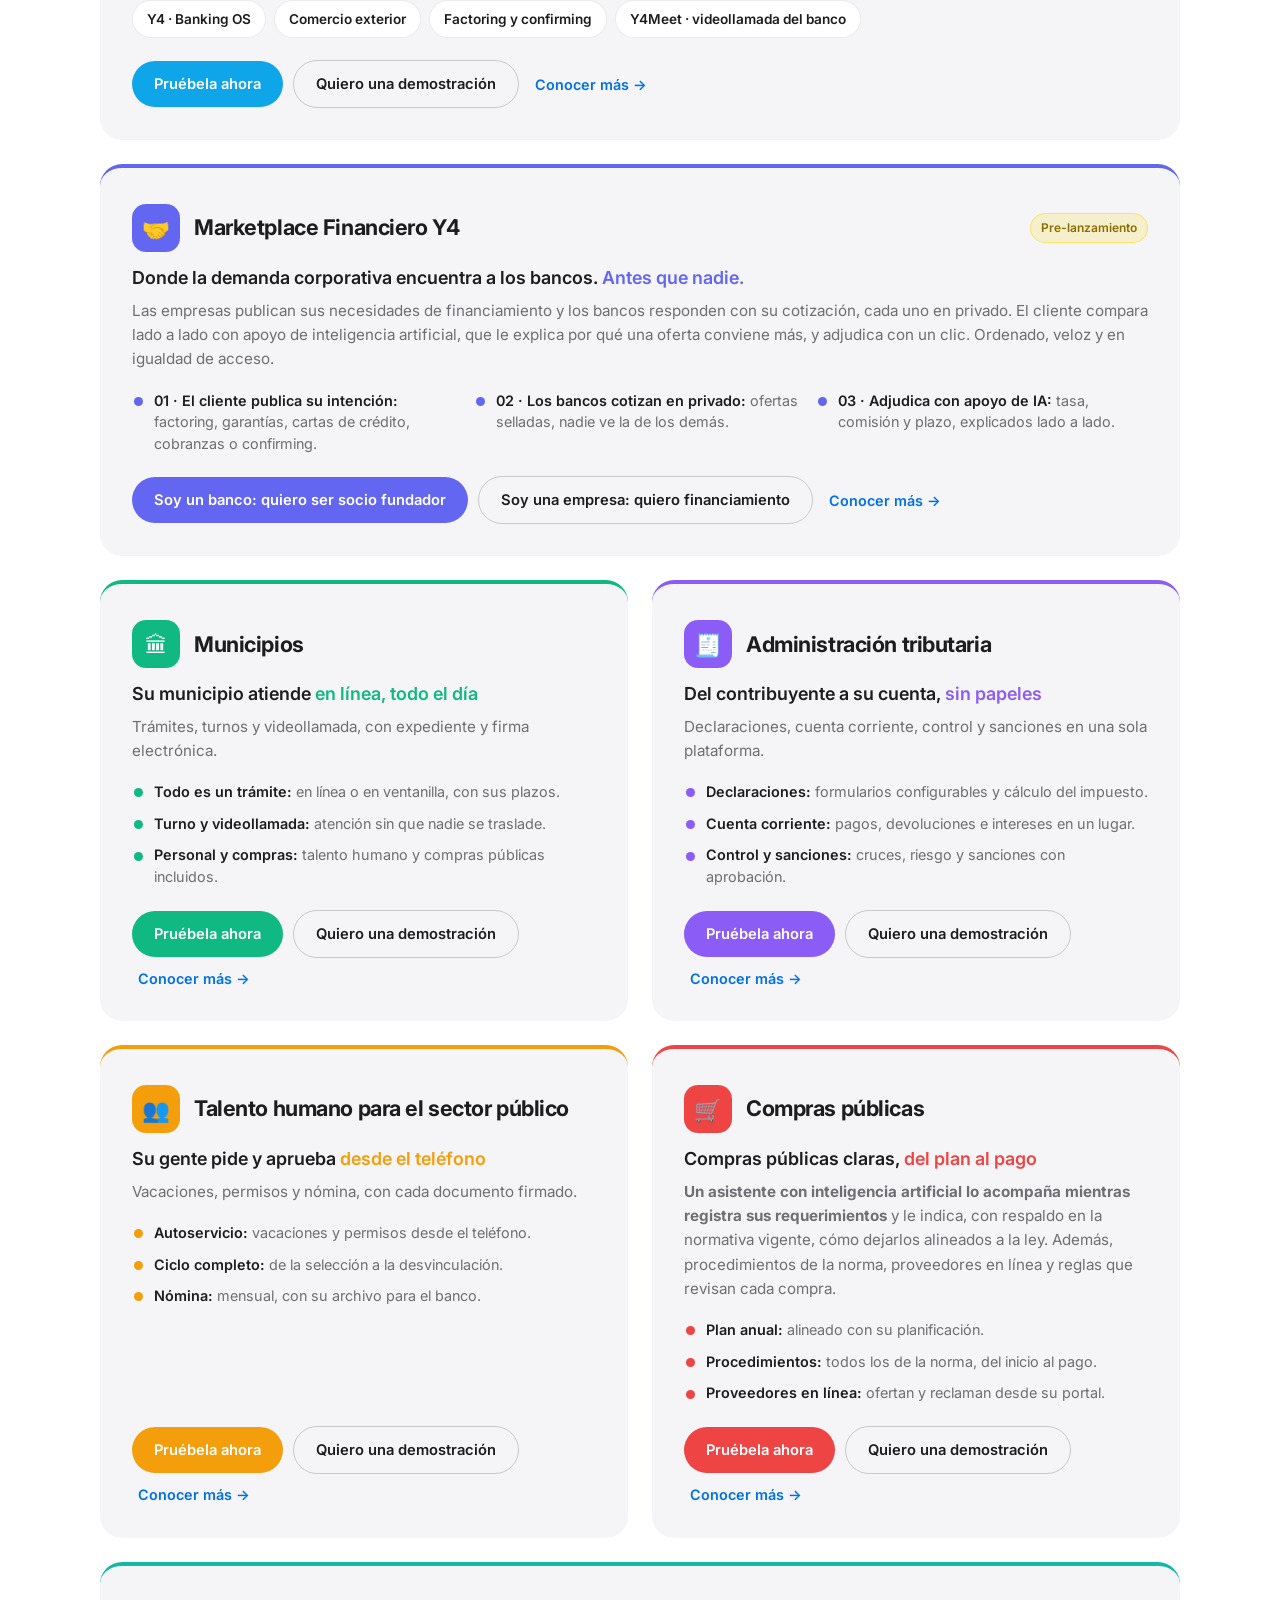
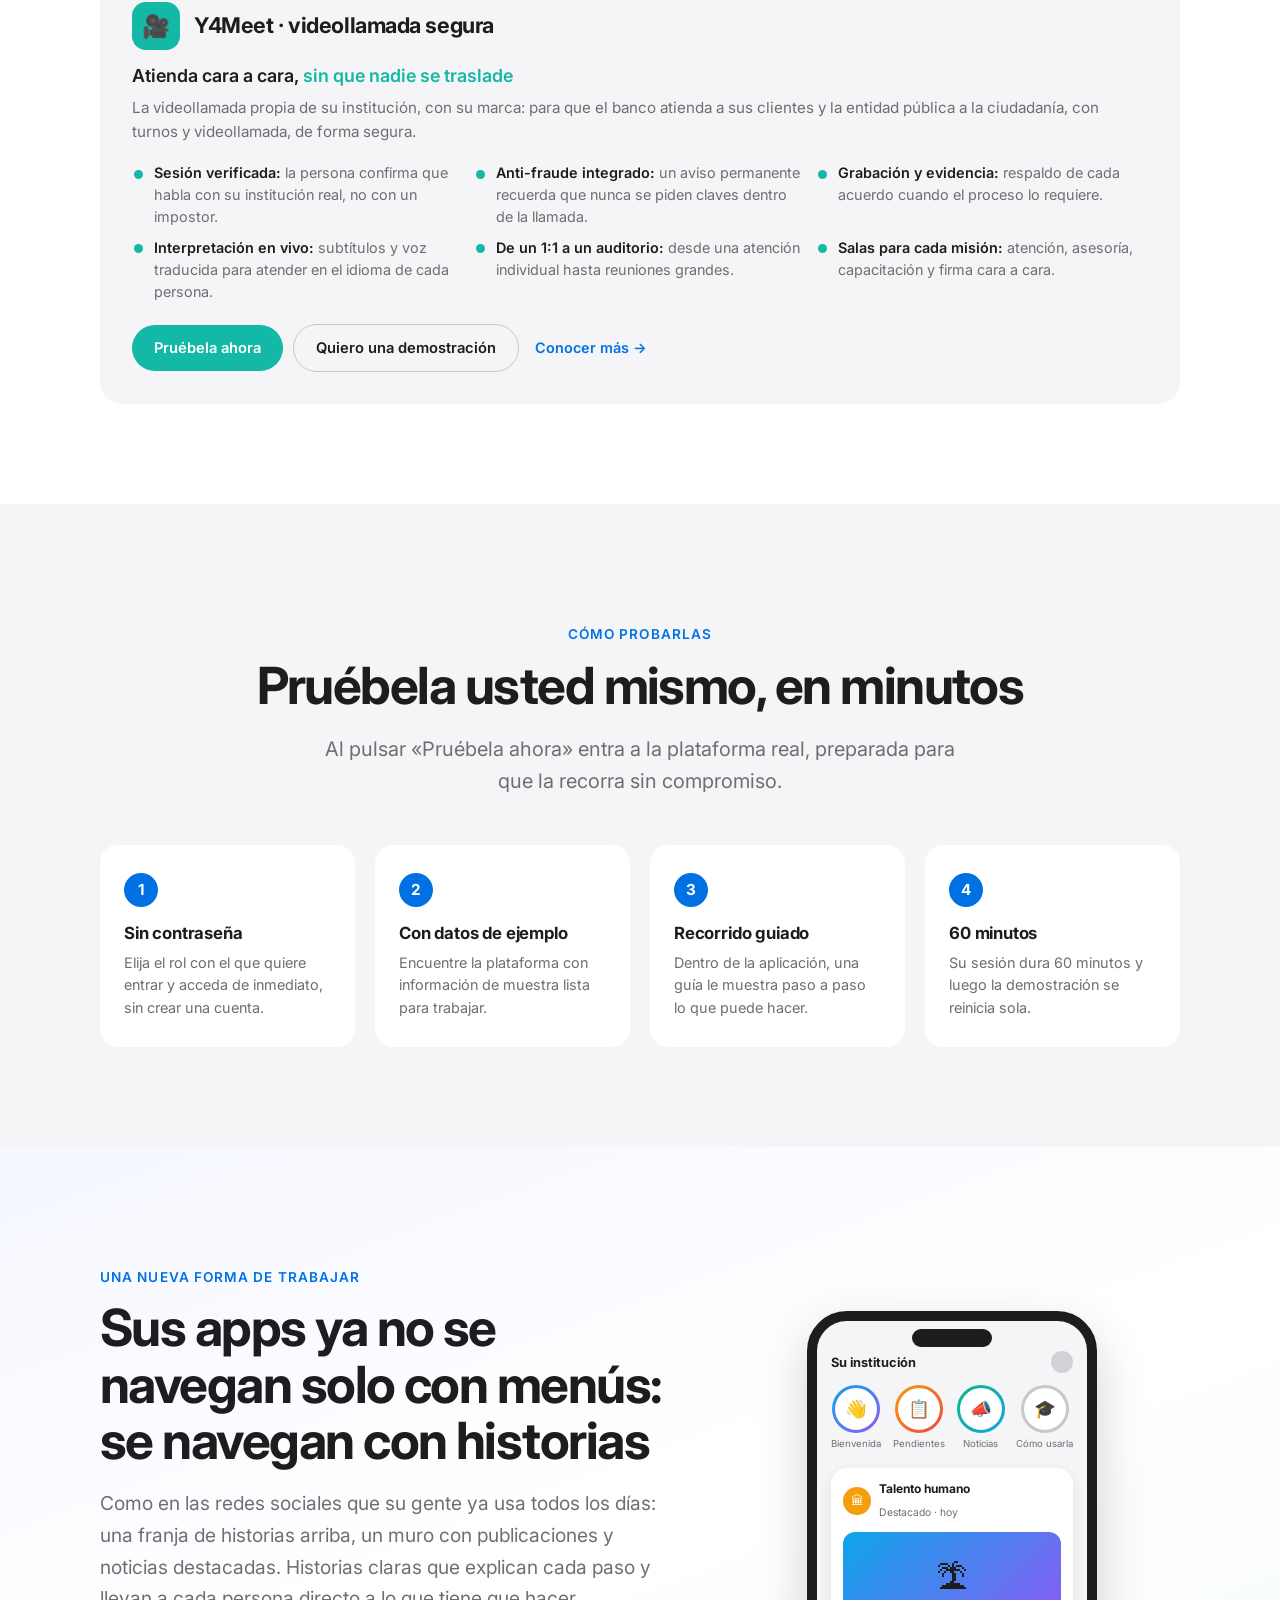
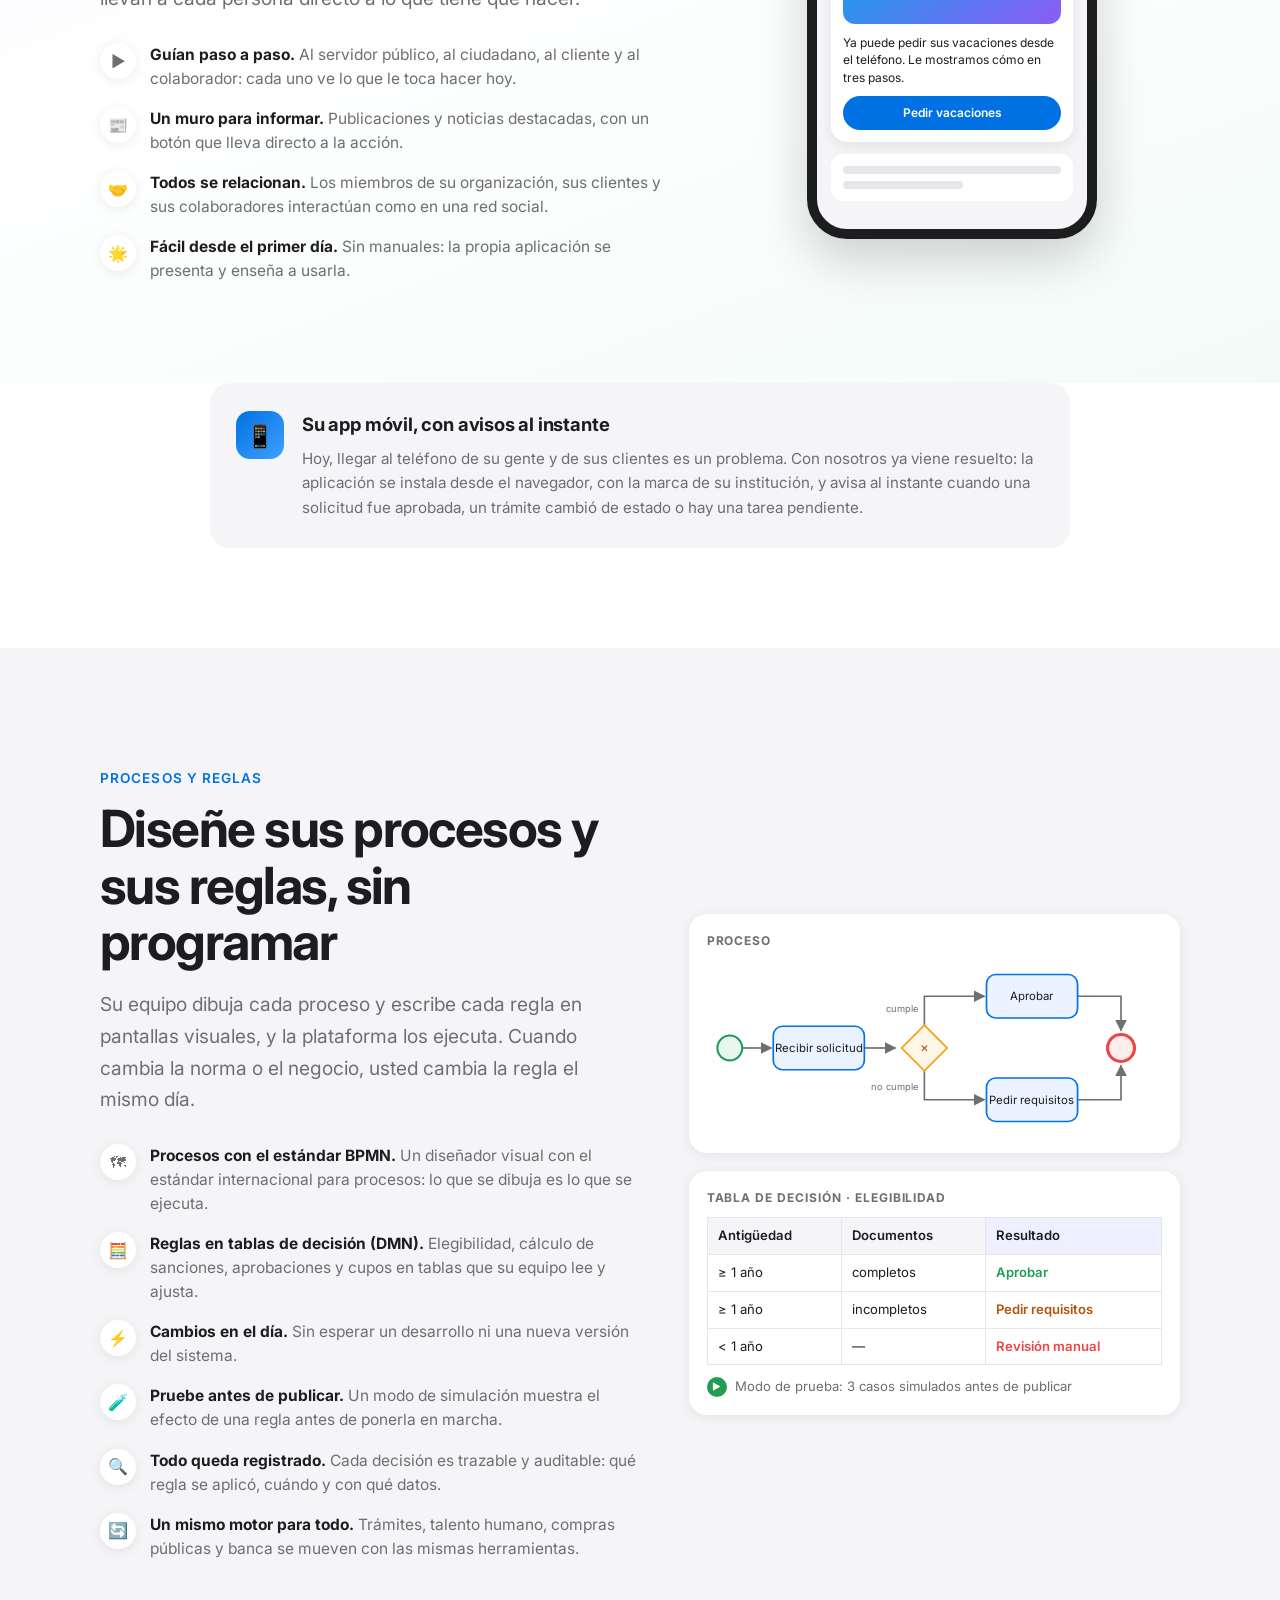
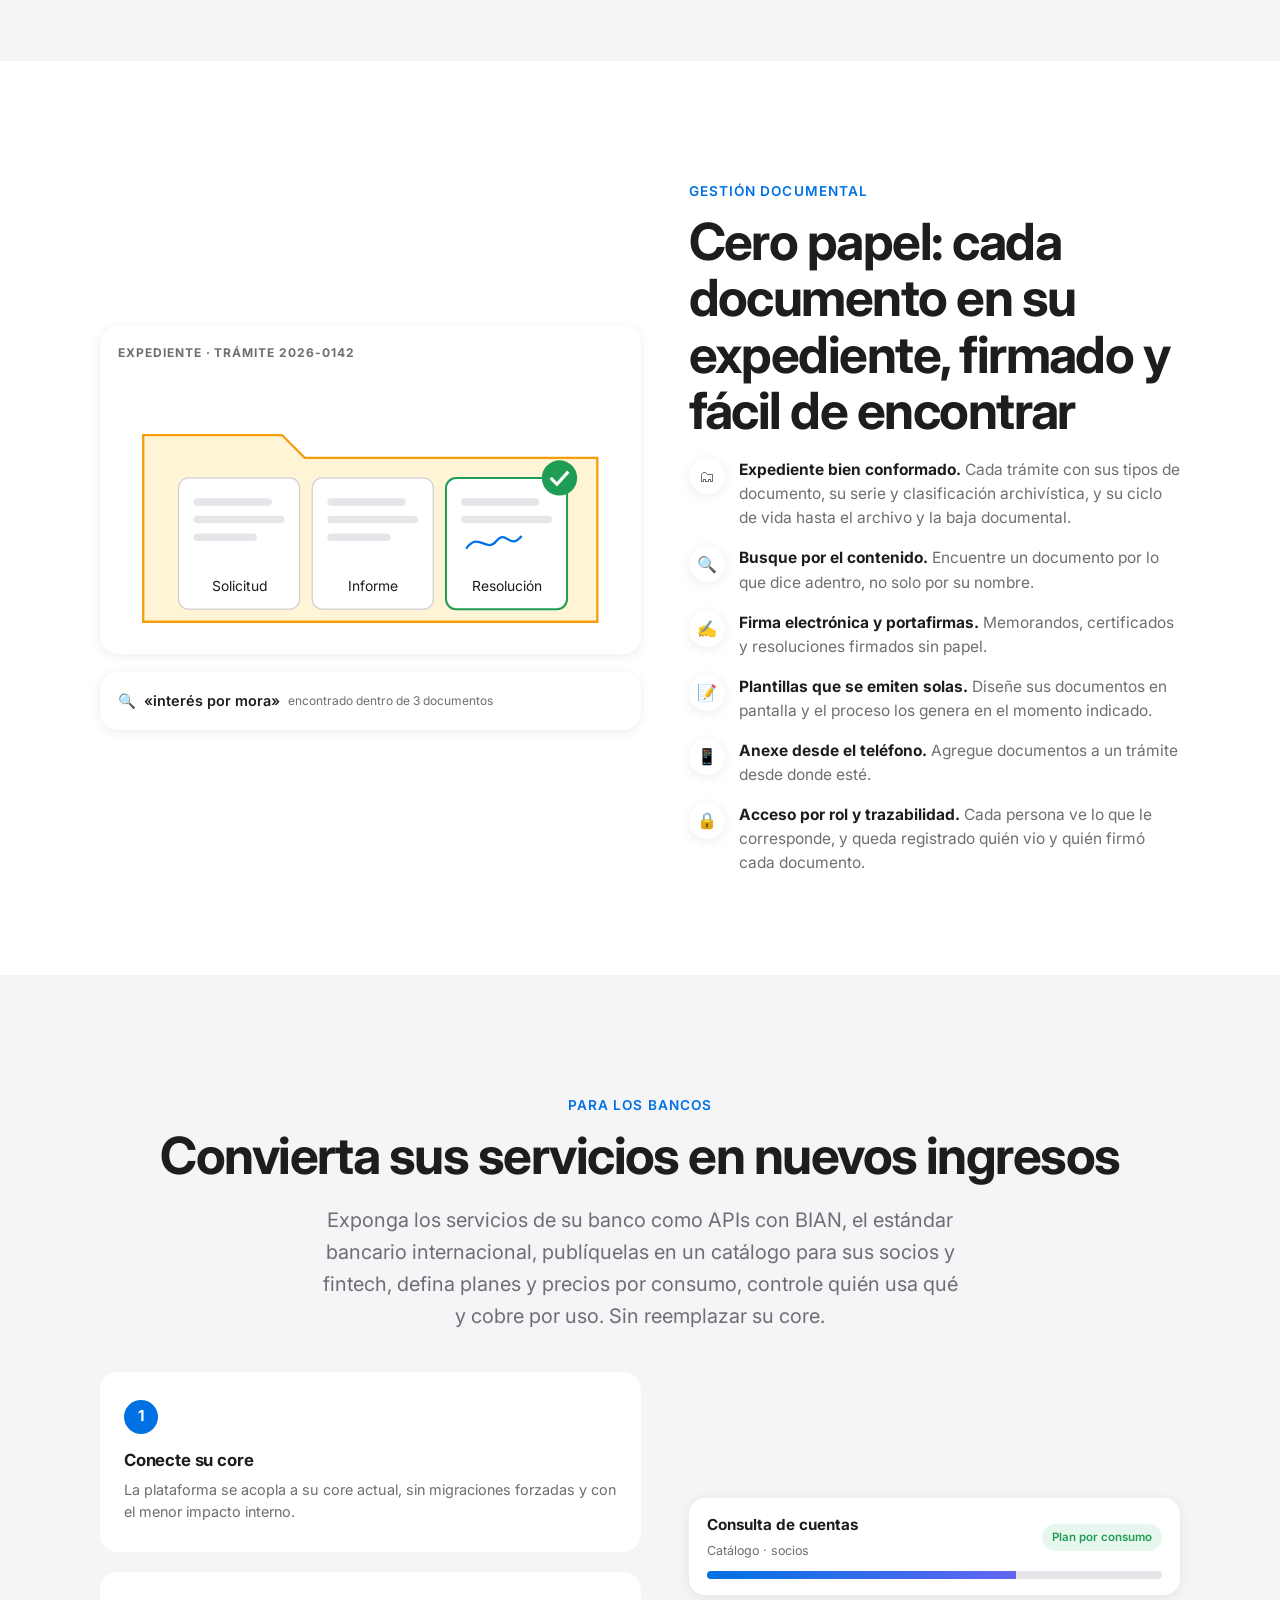
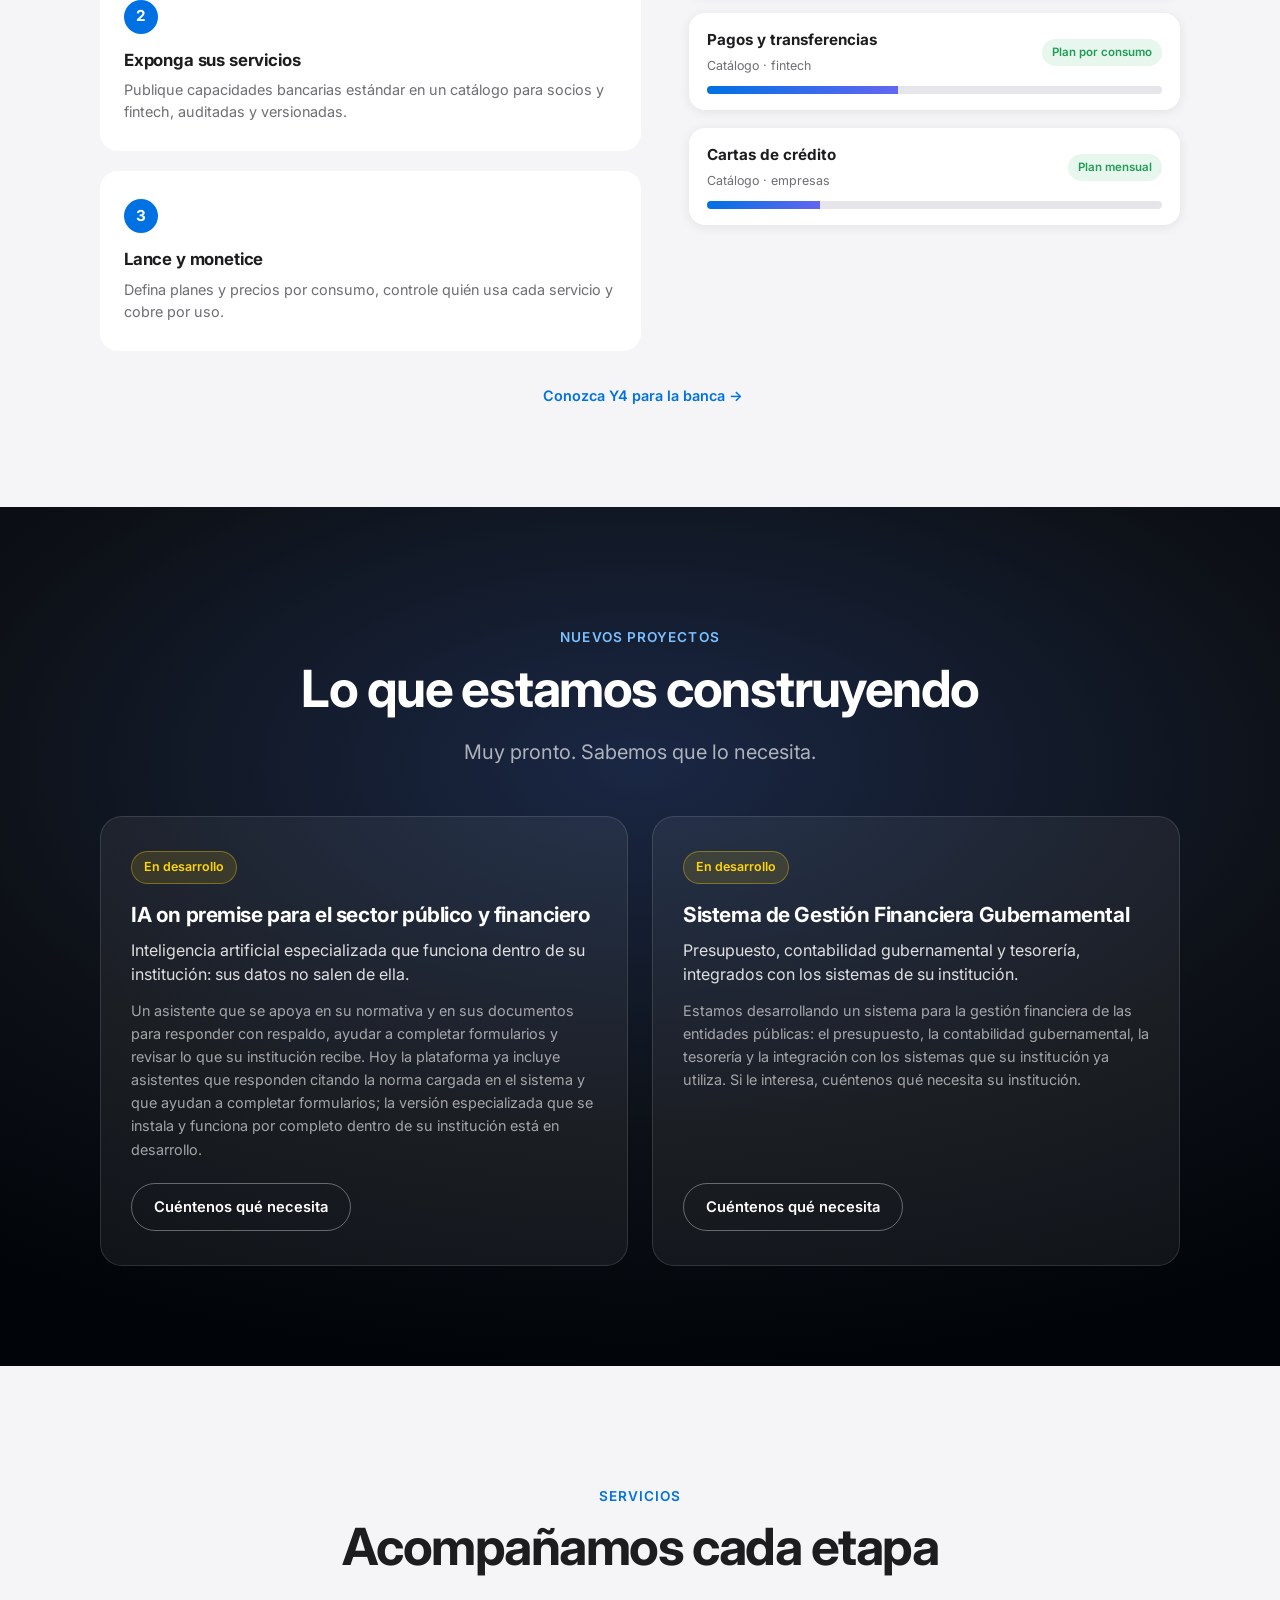
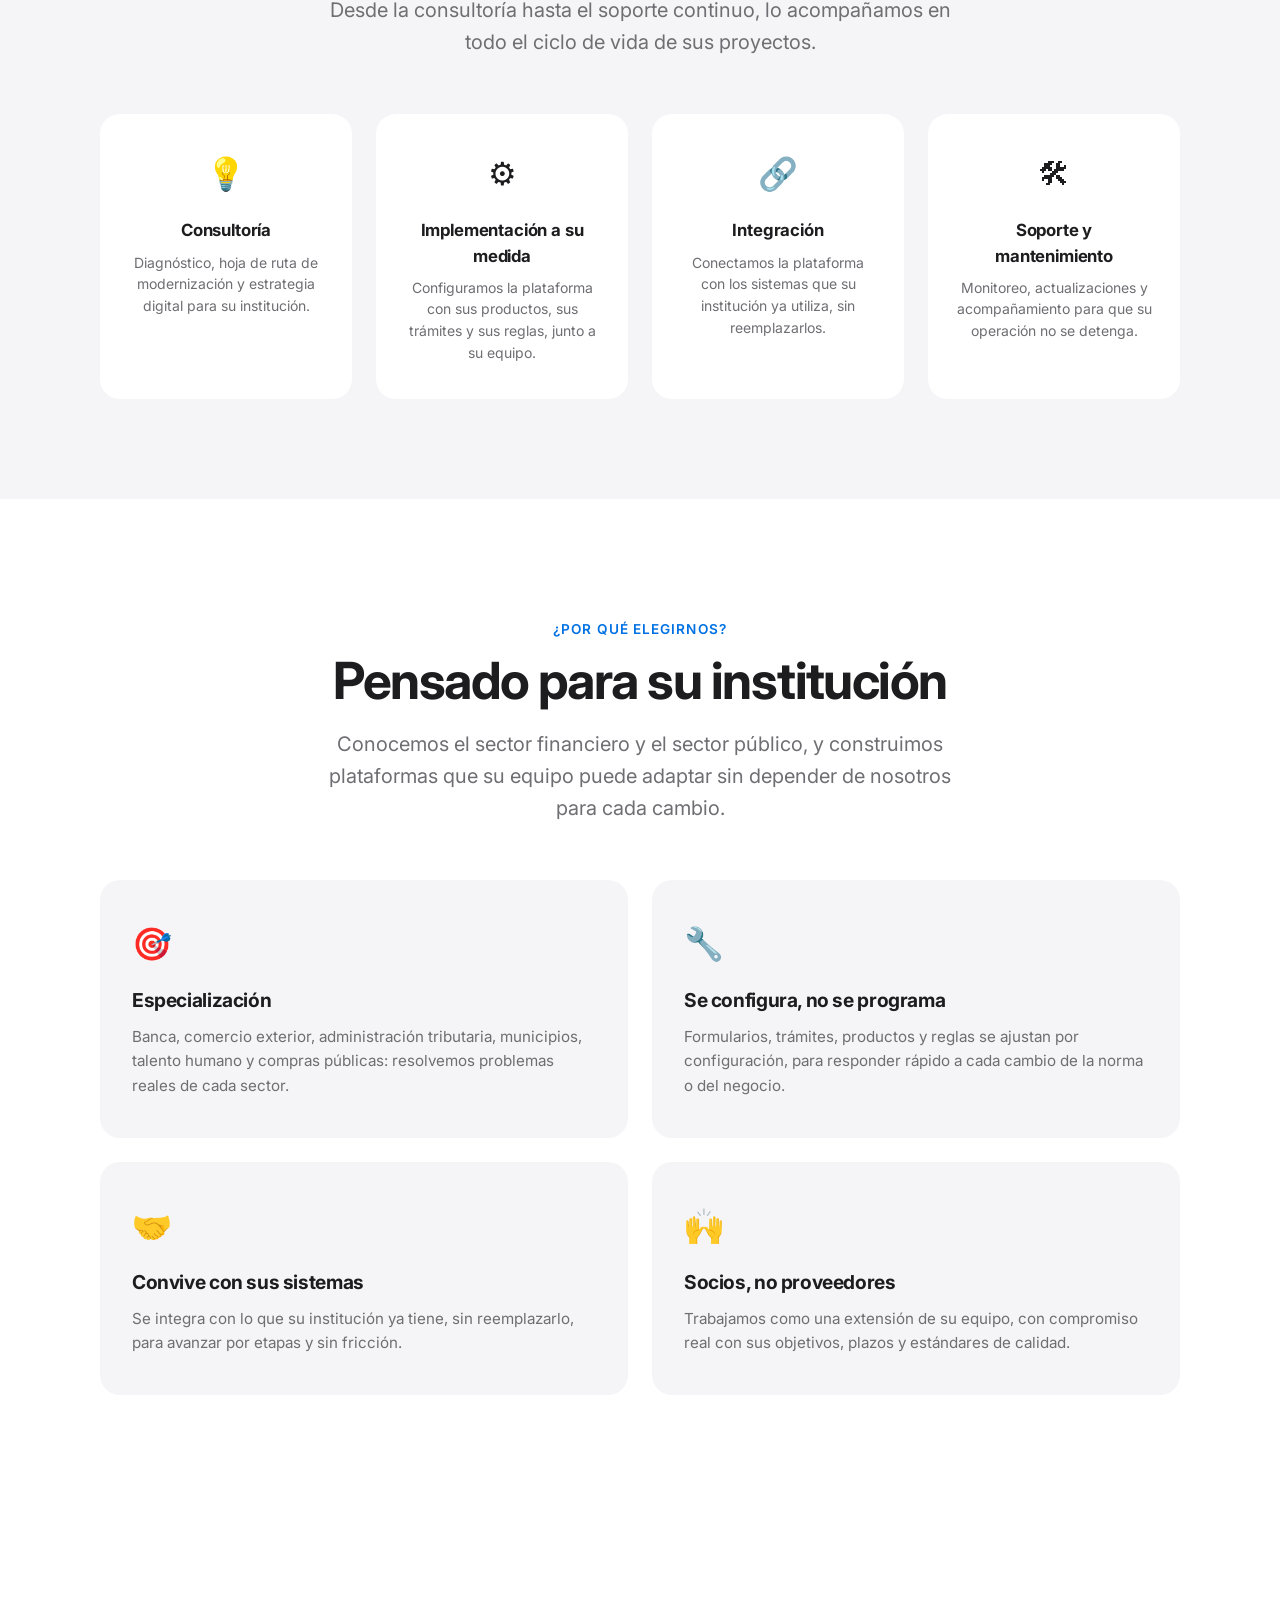
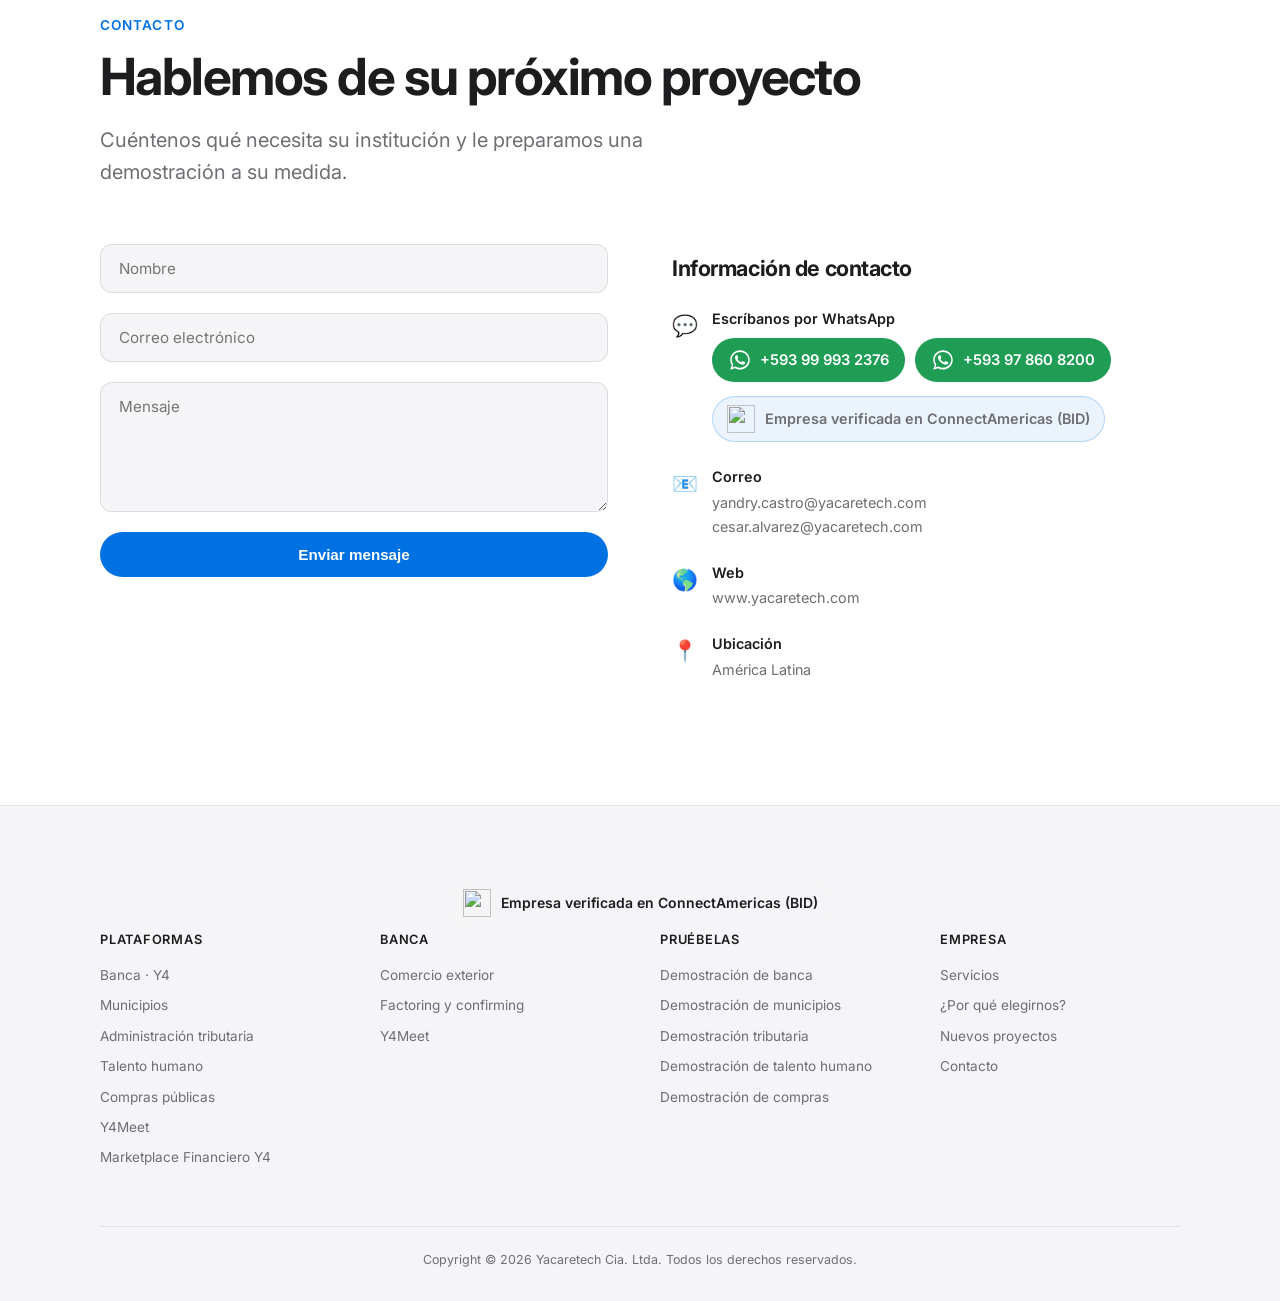
==== commit 2e95b8ae: "Sello de empresa verificada en ConnectAmericas (BID) en el pie de todas las páginas y en el contacto" ====
--- a/index.html
+++ b/index.html
@@ -1497,6 +1497,7 @@
 <div class="contact-item-text">
 <strong>Escr&iacute;banos por WhatsApp</strong>
 <div data-whatsapp-list style="margin-top:8px;"></div>
+<div data-verified style="margin-top:14px;"></div>
 </div>
 </div>
 <div class="contact-item">
